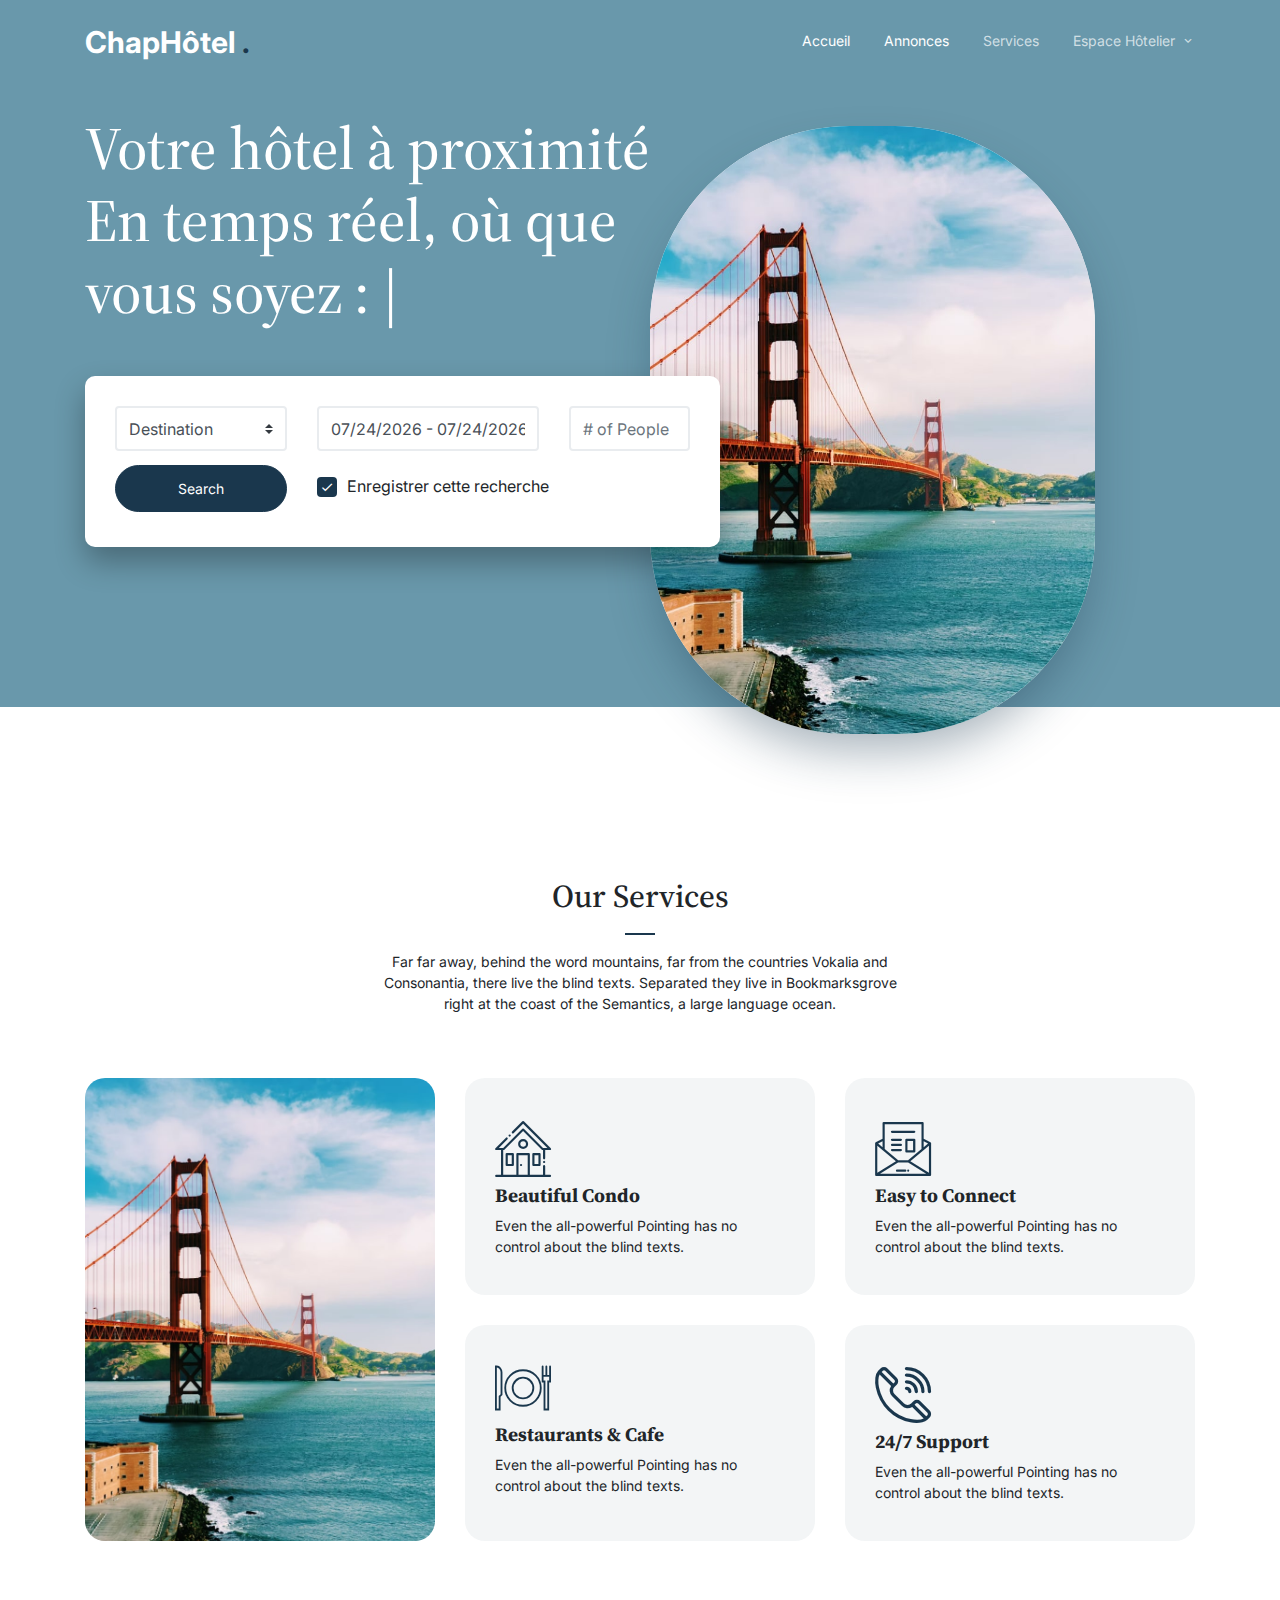
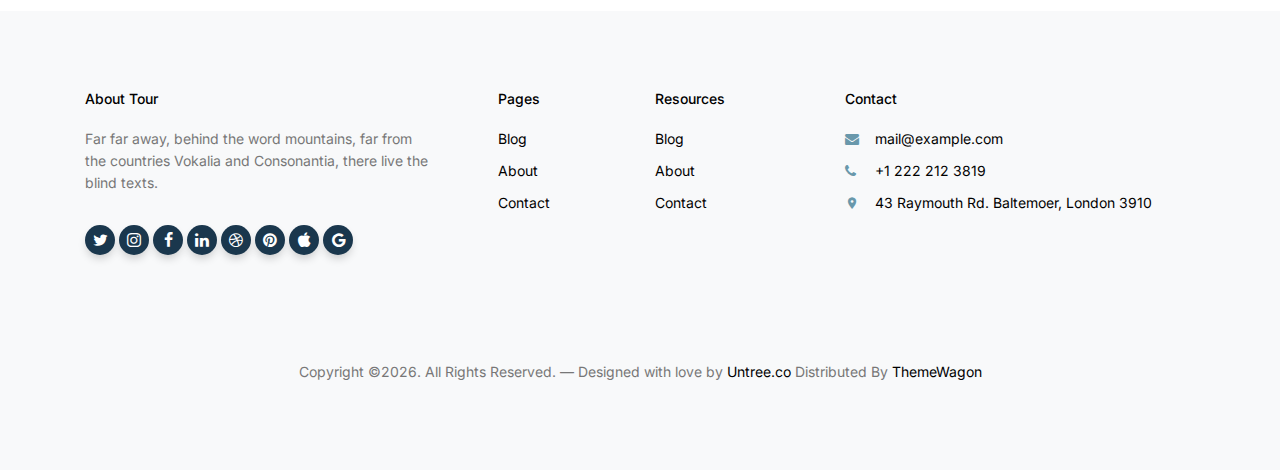
==== index.html @ 7b9534d4 "Mo projet" ====
<!-- /*
* Template Name: Tour
* Template Author: Untree.co
* Tempalte URI: https://untree.co/
* License: https://creativecommons.org/licenses/by/3.0/
*/ -->
<!doctype html>
<html lang="en">
<head>
	<meta charset="utf-8">
	<meta name="viewport" content="width=device-width, initial-scale=1, shrink-to-fit=no">
	<meta name="author" content="Untree.co">
	<link rel="shortcut icon" href="favicon.png">

	<meta name="description" content="" />
	<meta name="keywords" content="bootstrap, bootstrap4" />

	<link rel="preconnect" href="https://fonts.googleapis.com">
	<link rel="preconnect" href="https://fonts.gstatic.com" crossorigin>
	<link href="https://fonts.googleapis.com/css2?family=Inter:wght@400;700&family=Source+Serif+Pro:wght@400;700&display=swap" rel="stylesheet">

	<link rel="stylesheet" href="css/bootstrap.min.css">
	<link rel="stylesheet" href="css/owl.carousel.min.css">
	<link rel="stylesheet" href="css/owl.theme.default.min.css">
	<link rel="stylesheet" href="css/jquery.fancybox.min.css">
	<link rel="stylesheet" href="fonts/icomoon/style.css">
	<link rel="stylesheet" href="fonts/flaticon/font/flaticon.css">
	<link rel="stylesheet" href="css/daterangepicker.css">
	<link rel="stylesheet" href="css/aos.css">
	<link rel="stylesheet" href="css/style.css">

	<title>ChapHotel</title>
</head>

<body>


	<div class="site-mobile-menu site-navbar-target">
		<div class="site-mobile-menu-header">
			<div class="site-mobile-menu-close">
				<span class="icofont-close js-menu-toggle"></span>
			</div>
		</div>
		<div class="site-mobile-menu-body"></div>
	</div>

	<nav class="site-nav">
		<div class="container">
			<div class="site-navigation">
				<a href="index.html" class="logo m-0">ChapHôtel <span class="text-primary">.</span></a>

				<ul class="js-clone-nav d-none d-lg-inline-block text-left site-menu float-right">
					<li class="active"><a href="index.html">Accueil</a></li>
					<li class="active">
						<a href="annonces.html">Annonces</a>
					</li>
					<li><a href="services.html">Services</a></li>
					<li class="has-children">
						<a href="#">Espace Hôtelier</a>
						<ul class="dropdown">
							<li><a href="connexion.html">Se connecter</a></li>
							<li><a href="inscription.html">S'inscrire</a></li>
						</ul>
					</li>
				</ul>

				<a href="#" class="burger ml-auto float-right site-menu-toggle js-menu-toggle d-inline-block d-lg-none light" data-toggle="collapse" data-target="#main-navbar">
					<span></span>
				</a>

			</div>
		</div>
	</nav>


	<div class="hero">
		<div class="container">
			<div class="row align-items-center">
				<div class="col-lg-7">
					<div class="intro-wrap">
						<h1 class="mb-5"><span class="d-block">Votre hôtel à proximité </span> En temps réel, où que vous soyez : <span class="typed-words"></span></h1>
						<div class="row">
							<div class="col-12">
								<form class="form">
									<div class="row mb-2">
										<div class="col-sm-12 col-md-6 mb-3 mb-lg-0 col-lg-4">
											<select name="" id="" class="form-control custom-select">
												<option value="">Destination</option>
												<option value="">Peru</option>
												<option value="">Japan</option>
												<option value="">Thailand</option>
												<option value="">Brazil</option>
												<option value="">United States</option>
												<option value="">Israel</option>
												<option value="">China</option>
												<option value="">Russia</option>
											</select>
										</div>
										<div class="col-sm-12 col-md-6 mb-3 mb-lg-0 col-lg-5">
											<input type="text" class="form-control" name="daterange">
										</div>
										<div class="col-sm-12 col-md-6 mb-3 mb-lg-0 col-lg-3">
											<input type="text" class="form-control" placeholder="# of People">
										</div>

									</div>    
									<div class="row align-items-center">
										<div class="col-sm-12 col-md-6 mb-3 mb-lg-0 col-lg-4">
											<input type="submit" class="btn btn-primary btn-block" value="Search">
										</div>
										<div class="col-lg-8">
											<label class="control control--checkbox mt-3">
												<span class="caption">Enregistrer cette recherche</span>
												<input type="checkbox" checked="checked" />
												<div class="control__indicator"></div>
											</label>
										</div>
									</div>
								</form>
							</div>
						</div>
					</div>
				</div>
				<div class="col-lg-5">
					<div class="slides">
						<img src="images/hero-slider-1.jpg" alt="Image" class="img-fluid active">
						<img src="images/hero-slider-2.jpg" alt="Image" class="img-fluid">
						<img src="images/hero-slider-3.jpg" alt="Image" class="img-fluid">
						<img src="images/hero-slider-4.jpg" alt="Image" class="img-fluid">
						<img src="images/hero-slider-5.jpg" alt="Image" class="img-fluid">
					</div>
				</div>
			</div>
		</div>
	</div>


	<div class="untree_co-section">
		<div class="container">
			<div class="row mb-5 justify-content-center">
				<div class="col-lg-6 text-center">
					<h2 class="section-title text-center mb-3">Our Services</h2>
					<p>Far far away, behind the word mountains, far from the countries Vokalia and Consonantia, there live the blind texts. Separated they live in Bookmarksgrove right at the coast of the Semantics, a large language ocean.</p>
				</div>
			</div>
			<div class="row align-items-stretch">
				<div class="col-lg-4 order-lg-1">
					<div class="h-100"><div class="frame h-100"><div class="feature-img-bg h-100" style="background-image: url('images/hero-slider-1.jpg');"></div></div></div>
				</div>

				<div class="col-6 col-sm-6 col-lg-4 feature-1-wrap d-md-flex flex-md-column order-lg-1" >

					<div class="feature-1 d-md-flex">
						<div class="align-self-center">
							<span class="flaticon-house display-4 text-primary"></span>
							<h3>Beautiful Condo</h3>
							<p class="mb-0">Even the all-powerful Pointing has no control about the blind texts.</p>
						</div>
					</div>

					<div class="feature-1 ">
						<div class="align-self-center">
							<span class="flaticon-restaurant display-4 text-primary"></span>
							<h3>Restaurants & Cafe</h3>
							<p class="mb-0">Even the all-powerful Pointing has no control about the blind texts.</p>
						</div>
					</div>

				</div>

				<div class="col-6 col-sm-6 col-lg-4 feature-1-wrap d-md-flex flex-md-column order-lg-3" >

					<div class="feature-1 d-md-flex">
						<div class="align-self-center">
							<span class="flaticon-mail display-4 text-primary"></span>
							<h3>Easy to Connect</h3>
							<p class="mb-0">Even the all-powerful Pointing has no control about the blind texts.</p>
						</div>
					</div>

					<div class="feature-1 d-md-flex">
						<div class="align-self-center">
							<span class="flaticon-phone-call display-4 text-primary"></span>
							<h3>24/7 Support</h3>
							<p class="mb-0">Even the all-powerful Pointing has no control about the blind texts.</p>
						</div>
					</div>

				</div>

			</div>
		</div>
	</div>

	<div class="site-footer">
		<div class="inner first">
			<div class="container">
				<div class="row">
					<div class="col-md-6 col-lg-4">
						<div class="widget">
							<h3 class="heading">About Tour</h3>
							<p>Far far away, behind the word mountains, far from the countries Vokalia and Consonantia, there live the blind texts.</p>
						</div>
						<div class="widget">
							<ul class="list-unstyled social">
								<li><a href="#"><span class="icon-twitter"></span></a></li>
								<li><a href="#"><span class="icon-instagram"></span></a></li>
								<li><a href="#"><span class="icon-facebook"></span></a></li>
								<li><a href="#"><span class="icon-linkedin"></span></a></li>
								<li><a href="#"><span class="icon-dribbble"></span></a></li>
								<li><a href="#"><span class="icon-pinterest"></span></a></li>
								<li><a href="#"><span class="icon-apple"></span></a></li>
								<li><a href="#"><span class="icon-google"></span></a></li>
							</ul>
						</div>
					</div>
					<div class="col-md-6 col-lg-2 pl-lg-5">
						<div class="widget">
							<h3 class="heading">Pages</h3>
							<ul class="links list-unstyled">
								<li><a href="#">Blog</a></li>
								<li><a href="#">About</a></li>
								<li><a href="#">Contact</a></li>
							</ul>
						</div>
					</div>
					<div class="col-md-6 col-lg-2">
						<div class="widget">
							<h3 class="heading">Resources</h3>
							<ul class="links list-unstyled">
								<li><a href="#">Blog</a></li>
								<li><a href="#">About</a></li>
								<li><a href="#">Contact</a></li>
							</ul>
						</div>
					</div>
					<div class="col-md-6 col-lg-4">
						<div class="widget">
							<h3 class="heading">Contact</h3>
							<ul class="list-unstyled quick-info links">
								<li class="email"><a href="#">mail@example.com</a></li>
								<li class="phone"><a href="#">+1 222 212 3819</a></li>
								<li class="address"><a href="#">43 Raymouth Rd. Baltemoer, London 3910</a></li>
							</ul>
						</div>
					</div>
				</div>
			</div>
		</div>



		<div class="inner dark">
			<div class="container">
				<div class="row text-center">
					<div class="col-md-8 mb-3 mb-md-0 mx-auto">
						<p>Copyright &copy;<script>document.write(new Date().getFullYear());</script>. All Rights Reserved. &mdash; Designed with love by <a href="https://untree.co" class="link-highlight">Untree.co</a> <!-- License information: https://untree.co/license/ -->Distributed By <a href="https://themewagon.com" target="_blank" >ThemeWagon</a>
						</p>
					</div>
					
				</div>
			</div>
		</div>
	</div>

	<div id="overlayer"></div>
	<div class="loader">
		<div class="spinner-border" role="status">
			<span class="sr-only">Loading...</span>
		</div>
	</div>

	<script src="js/jquery-3.4.1.min.js"></script>
	<script src="js/popper.min.js"></script>
	<script src="js/bootstrap.min.js"></script>
	<script src="js/owl.carousel.min.js"></script>
	<script src="js/jquery.animateNumber.min.js"></script>
	<script src="js/jquery.waypoints.min.js"></script>
	<script src="js/jquery.fancybox.min.js"></script>
	<script src="js/aos.js"></script>
	<script src="js/moment.min.js"></script>
	<script src="js/daterangepicker.js"></script>

	<script src="js/typed.js"></script>
	<script>
		$(function() {
			var slides = $('.slides'),
			images = slides.find('img');

			images.each(function(i) {
				$(this).attr('data-id', i + 1);
			})

			var typed = new Typed('.typed-words', {
				strings: ["San Francisco."," Paris."," New Zealand.", " Maui.", " London."],
				typeSpeed: 80,
				backSpeed: 80,
				backDelay: 4000,
				startDelay: 1000,
				loop: true,
				showCursor: true,
				preStringTyped: (arrayPos, self) => {
					arrayPos++;
					console.log(arrayPos);
					$('.slides img').removeClass('active');
					$('.slides img[data-id="'+arrayPos+'"]').addClass('active');
				}

			});
		})
	</script>

	<script src="js/custom.js"></script>

</body>

</html>
---- fonts/icomoon/style.css ----
@font-face {
  font-family: 'icomoon';
  src:  url('fonts/icomoon.eot?10si43');
  src:  url('fonts/icomoon.eot?10si43#iefix') format('embedded-opentype'),
    url('fonts/icomoon.ttf?10si43') format('truetype'),
    url('fonts/icomoon.woff?10si43') format('woff'),
    url('fonts/icomoon.svg?10si43#icomoon') format('svg');
  font-weight: normal;
  font-style: normal;
}

[class^="icon-"], [class*=" icon-"] {
  /* use !important to prevent issues with browser extensions that change fonts */
  font-family: 'icomoon' !important;
  speak: none;
  font-style: normal;
  font-weight: normal;
  font-variant: normal;
  text-transform: none;
  line-height: 1;

  /* Better Font Rendering =========== */
  -webkit-font-smoothing: antialiased;
  -moz-osx-font-smoothing: grayscale;
}

.icon-asterisk:before {
  content: "\f069";
}
.icon-plus:before {
  content: "\f067";
}
.icon-question:before {
  content: "\f128";
}
.icon-minus:before {
  content: "\f068";
}
.icon-glass:before {
  content: "\f000";
}
.icon-music:before {
  content: "\f001";
}
.icon-search:before {
  content: "\f002";
}
.icon-envelope-o:before {
  content: "\f003";
}
.icon-heart:before {
  content: "\f004";
}
.icon-star:before {
  content: "\f005";
}
.icon-star-o:before {
  content: "\f006";
}
.icon-user:before {
  content: "\f007";
}
.icon-film:before {
  content: "\f008";
}
.icon-th-large:before {
  content: "\f009";
}
.icon-th:before {
  content: "\f00a";
}
.icon-th-list:before {
  content: "\f00b";
}
.icon-check:before {
  content: "\f00c";
}
.icon-close:before {
  content: "\f00d";
}
.icon-remove:before {
  content: "\f00d";
}
.icon-times:before {
  content: "\f00d";
}
.icon-search-plus:before {
  content: "\f00e";
}
.icon-search-minus:before {
  content: "\f010";
}
.icon-power-off:before {
  content: "\f011";
}
.icon-signal:before {
  content: "\f012";
}
.icon-cog:before {
  content: "\f013";
}
.icon-gear:before {
  content: "\f013";
}
.icon-trash-o:before {
  content: "\f014";
}
.icon-home:before {
  content: "\f015";
}
.icon-file-o:before {
  content: "\f016";
}
.icon-clock-o:before {
  content: "\f017";
}
.icon-road:before {
  content: "\f018";
}
.icon-download:before {
  content: "\f019";
}
.icon-arrow-circle-o-down:before {
  content: "\f01a";
}
.icon-arrow-circle-o-up:before {
  content: "\f01b";
}
.icon-inbox:before {
  content: "\f01c";
}
.icon-play-circle-o:before {
  content: "\f01d";
}
.icon-repeat:before {
  content: "\f01e";
}
.icon-rotate-right:before {
  content: "\f01e";
}
.icon-refresh:before {
  content: "\f021";
}
.icon-list-alt:before {
  content: "\f022";
}
.icon-lock:before {
  content: "\f023";
}
.icon-flag:before {
  content: "\f024";
}
.icon-headphones:before {
  content: "\f025";
}
.icon-volume-off:before {
  content: "\f026";
}
.icon-volume-down:before {
  content: "\f027";
}
.icon-volume-up:before {
  content: "\f028";
}
.icon-qrcode:before {
  content: "\f029";
}
.icon-barcode:before {
  content: "\f02a";
}
.icon-tag:before {
  content: "\f02b";
}
.icon-tags:before {
  content: "\f02c";
}
.icon-book:before {
  content: "\f02d";
}
.icon-bookmark:before {
  content: "\f02e";
}
.icon-print:before {
  content: "\f02f";
}
.icon-camera:before {
  content: "\f030";
}
.icon-font:before {
  content: "\f031";
}
.icon-bold:before {
  content: "\f032";
}
.icon-italic:before {
  content: "\f033";
}
.icon-text-height:before {
  content: "\f034";
}
.icon-text-width:before {
  content: "\f035";
}
.icon-align-left:before {
  content: "\f036";
}
.icon-align-center:before {
  content: "\f037";
}
.icon-align-right:before {
  content: "\f038";
}
.icon-align-justify:before {
  content: "\f039";
}
.icon-list:before {
  content: "\f03a";
}
.icon-dedent:before {
  content: "\f03b";
}
.icon-outdent:before {
  content: "\f03b";
}
.icon-indent:before {
  content: "\f03c";
}
.icon-video-camera:before {
  content: "\f03d";
}
.icon-image:before {
  content: "\f03e";
}
.icon-photo:before {
  content: "\f03e";
}
.icon-picture-o:before {
  content: "\f03e";
}
.icon-pencil:before {
  content: "\f040";
}
.icon-map-marker:before {
  content: "\f041";
}
.icon-adjust:before {
  content: "\f042";
}
.icon-tint:before {
  content: "\f043";
}
.icon-edit:before {
  content: "\f044";
}
.icon-pencil-square-o:before {
  content: "\f044";
}
.icon-share-square-o:before {
  content: "\f045";
}
.icon-check-square-o:before {
  content: "\f046";
}
.icon-arrows:before {
  content: "\f047";
}
.icon-step-backward:before {
  content: "\f048";
}
.icon-fast-backward:before {
  content: "\f049";
}
.icon-backward:before {
  content: "\f04a";
}
.icon-play:before {
  content: "\f04b";
}
.icon-pause:before {
  content: "\f04c";
}
.icon-stop:before {
  content: "\f04d";
}
.icon-forward:before {
  content: "\f04e";
}
.icon-fast-forward:before {
  content: "\f050";
}
.icon-step-forward:before {
  content: "\f051";
}
.icon-eject:before {
  content: "\f052";
}
.icon-chevron-left:before {
  content: "\f053";
}
.icon-chevron-right:before {
  content: "\f054";
}
.icon-plus-circle:before {
  content: "\f055";
}
.icon-minus-circle:before {
  content: "\f056";
}
.icon-times-circle:before {
  content: "\f057";
}
.icon-check-circle:before {
  content: "\f058";
}
.icon-question-circle:before {
  content: "\f059";
}
.icon-info-circle:before {
  content: "\f05a";
}
.icon-crosshairs:before {
  content: "\f05b";
}
.icon-times-circle-o:before {
  content: "\f05c";
}
.icon-check-circle-o:before {
  content: "\f05d";
}
.icon-ban:before {
  content: "\f05e";
}
.icon-arrow-left:before {
  content: "\f060";
}
.icon-arrow-right:before {
  content: "\f061";
}
.icon-arrow-up:before {
  content: "\f062";
}
.icon-arrow-down:before {
  content: "\f063";
}
.icon-mail-forward:before {
  content: "\f064";
}
.icon-share:before {
  content: "\f064";
}
.icon-expand:before {
  content: "\f065";
}
.icon-compress:before {
  content: "\f066";
}
.icon-exclamation-circle:before {
  content: "\f06a";
}
.icon-gift:before {
  content: "\f06b";
}
.icon-leaf:before {
  content: "\f06c";
}
.icon-fire:before {
  content: "\f06d";
}
.icon-eye:before {
  content: "\f06e";
}
.icon-eye-slash:before {
  content: "\f070";
}
.icon-exclamation-triangle:before {
  content: "\f071";
}
.icon-warning:before {
  content: "\f071";
}
.icon-plane:before {
  content: "\f072";
}
.icon-calendar:before {
  content: "\f073";
}
.icon-random:before {
  content: "\f074";
}
.icon-comment:before {
  content: "\f075";
}
.icon-magnet:before {
  content: "\f076";
}
.icon-chevron-up:before {
  content: "\f077";
}
.icon-chevron-down:before {
  content: "\f078";
}
.icon-retweet:before {
  content: "\f079";
}
.icon-shopping-cart:before {
  content: "\f07a";
}
.icon-folder:before {
  content: "\f07b";
}
.icon-folder-open:before {
  content: "\f07c";
}
.icon-arrows-v:before {
  content: "\f07d";
}
.icon-arrows-h:before {
  content: "\f07e";
}
.icon-bar-chart:before {
  content: "\f080";
}
.icon-bar-chart-o:before {
  content: "\f080";
}
.icon-twitter-square:before {
  content: "\f081";
}
.icon-facebook-square:before {
  content: "\f082";
}
.icon-camera-retro:before {
  content: "\f083";
}
.icon-key:before {
  content: "\f084";
}
.icon-cogs:before {
  content: "\f085";
}
.icon-gears:before {
  content: "\f085";
}
.icon-comments:before {
  content: "\f086";
}
.icon-thumbs-o-up:before {
  content: "\f087";
}
.icon-thumbs-o-down:before {
  content: "\f088";
}
.icon-star-half:before {
  content: "\f089";
}
.icon-heart-o:before {
  content: "\f08a";
}
.icon-sign-out:before {
  content: "\f08b";
}
.icon-linkedin-square:before {
  content: "\f08c";
}
.icon-thumb-tack:before {
  content: "\f08d";
}
.icon-external-link:before {
  content: "\f08e";
}
.icon-sign-in:before {
  content: "\f090";
}
.icon-trophy:before {
  content: "\f091";
}
.icon-github-square:before {
  content: "\f092";
}
.icon-upload:before {
  content: "\f093";
}
.icon-lemon-o:before {
  content: "\f094";
}
.icon-phone:before {
  content: "\f095";
}
.icon-square-o:before {
  content: "\f096";
}
.icon-bookmark-o:before {
  content: "\f097";
}
.icon-phone-square:before {
  content: "\f098";
}
.icon-twitter:before {
  content: "\f099";
}
.icon-facebook:before {
  content: "\f09a";
}
.icon-facebook-f:before {
  content: "\f09a";
}
.icon-github:before {
  content: "\f09b";
}
.icon-unlock:before {
  content: "\f09c";
}
.icon-credit-card:before {
  content: "\f09d";
}
.icon-feed:before {
  content: "\f09e";
}
.icon-rss:before {
  content: "\f09e";
}
.icon-hdd-o:before {
  content: "\f0a0";
}
.icon-bullhorn:before {
  content: "\f0a1";
}
.icon-bell-o:before {
  content: "\f0a2";
}
.icon-certificate:before {
  content: "\f0a3";
}
.icon-hand-o-right:before {
  content: "\f0a4";
}
.icon-hand-o-left:before {
  content: "\f0a5";
}
.icon-hand-o-up:before {
  content: "\f0a6";
}
.icon-hand-o-down:before {
  content: "\f0a7";
}
.icon-arrow-circle-left:before {
  content: "\f0a8";
}
.icon-arrow-circle-right:before {
  content: "\f0a9";
}
.icon-arrow-circle-up:before {
  content: "\f0aa";
}
.icon-arrow-circle-down:before {
  content: "\f0ab";
}
.icon-globe:before {
  content: "\f0ac";
}
.icon-wrench:before {
  content: "\f0ad";
}
.icon-tasks:before {
  content: "\f0ae";
}
.icon-filter:before {
  content: "\f0b0";
}
.icon-briefcase:before {
  content: "\f0b1";
}
.icon-arrows-alt:before {
  content: "\f0b2";
}
.icon-group:before {
  content: "\f0c0";
}
.icon-users:before {
  content: "\f0c0";
}
.icon-chain:before {
  content: "\f0c1";
}
.icon-link:before {
  content: "\f0c1";
}
.icon-cloud:before {
  content: "\f0c2";
}
.icon-flask:before {
  content: "\f0c3";
}
.icon-cut:before {
  content: "\f0c4";
}
.icon-scissors:before {
  content: "\f0c4";
}
.icon-copy:before {
  content: "\f0c5";
}
.icon-files-o:before {
  content: "\f0c5";
}
.icon-paperclip:before {
  content: "\f0c6";
}
.icon-floppy-o:before {
  content: "\f0c7";
}
.icon-save:before {
  content: "\f0c7";
}
.icon-square:before {
  content: "\f0c8";
}
.icon-bars:before {
  content: "\f0c9";
}
.icon-navicon:before {
  content: "\f0c9";
}
.icon-reorder:before {
  content: "\f0c9";
}
.icon-list-ul:before {
  content: "\f0ca";
}
.icon-list-ol:before {
  content: "\f0cb";
}
.icon-strikethrough:before {
  content: "\f0cc";
}
.icon-underline:before {
  content: "\f0cd";
}
.icon-table:before {
  content: "\f0ce";
}
.icon-magic:before {
  content: "\f0d0";
}
.icon-truck:before {
  content: "\f0d1";
}
.icon-pinterest:before {
  content: "\f0d2";
}
.icon-pinterest-square:before {
  content: "\f0d3";
}
.icon-google-plus-square:before {
  content: "\f0d4";
}
.icon-google-plus:before {
  content: "\f0d5";
}
.icon-money:before {
  content: "\f0d6";
}
.icon-caret-down:before {
  content: "\f0d7";
}
.icon-caret-up:before {
  content: "\f0d8";
}
.icon-caret-left:before {
  content: "\f0d9";
}
.icon-caret-right:before {
  content: "\f0da";
}
.icon-columns:before {
  content: "\f0db";
}
.icon-sort:before {
  content: "\f0dc";
}
.icon-unsorted:before {
  content: "\f0dc";
}
.icon-sort-desc:before {
  content: "\f0dd";
}
.icon-sort-down:before {
  content: "\f0dd";
}
.icon-sort-asc:before {
  content: "\f0de";
}
.icon-sort-up:before {
  content: "\f0de";
}
.icon-envelope:before {
  content: "\f0e0";
}
.icon-linkedin:before {
  content: "\f0e1";
}
.icon-rotate-left:before {
  content: "\f0e2";
}
.icon-undo:before {
  content: "\f0e2";
}
.icon-gavel:before {
  content: "\f0e3";
}
.icon-legal:before {
  content: "\f0e3";
}
.icon-dashboard:before {
  content: "\f0e4";
}
.icon-tachometer:before {
  content: "\f0e4";
}
.icon-comment-o:before {
  content: "\f0e5";
}
.icon-comments-o:before {
  content: "\f0e6";
}
.icon-bolt:before {
  content: "\f0e7";
}
.icon-flash:before {
  content: "\f0e7";
}
.icon-sitemap:before {
  content: "\f0e8";
}
.icon-umbrella:before {
  content: "\f0e9";
}
.icon-clipboard:before {
  content: "\f0ea";
}
.icon-paste:before {
  content: "\f0ea";
}
.icon-lightbulb-o:before {
  content: "\f0eb";
}
.icon-exchange:before {
  content: "\f0ec";
}
.icon-cloud-download:before {
  content: "\f0ed";
}
.icon-cloud-upload:before {
  content: "\f0ee";
}
.icon-user-md:before {
  content: "\f0f0";
}
.icon-stethoscope:before {
  content: "\f0f1";
}
.icon-suitcase:before {
  content: "\f0f2";
}
.icon-bell:before {
  content: "\f0f3";
}
.icon-coffee:before {
  content: "\f0f4";
}
.icon-cutlery:before {
  content: "\f0f5";
}
.icon-file-text-o:before {
  content: "\f0f6";
}
.icon-building-o:before {
  content: "\f0f7";
}
.icon-hospital-o:before {
  content: "\f0f8";
}
.icon-ambulance:before {
  content: "\f0f9";
}
.icon-medkit:before {
  content: "\f0fa";
}
.icon-fighter-jet:before {
  content: "\f0fb";
}
.icon-beer:before {
  content: "\f0fc";
}
.icon-h-square:before {
  content: "\f0fd";
}
.icon-plus-square:before {
  content: "\f0fe";
}
.icon-angle-double-left:before {
  content: "\f100";
}
.icon-angle-double-right:before {
  content: "\f101";
}
.icon-angle-double-up:before {
  content: "\f102";
}
.icon-angle-double-down:before {
  content: "\f103";
}
.icon-angle-left:before {
  content: "\f104";
}
.icon-angle-right:before {
  content: "\f105";
}
.icon-angle-up:before {
  content: "\f106";
}
.icon-angle-down:before {
  content: "\f107";
}
.icon-desktop:before {
  content: "\f108";
}
.icon-laptop:before {
  content: "\f109";
}
.icon-tablet:before {
  content: "\f10a";
}
.icon-mobile:before {
  content: "\f10b";
}
.icon-mobile-phone:before {
  content: "\f10b";
}
.icon-circle-o:before {
  content: "\f10c";
}
.icon-quote-left:before {
  content: "\f10d";
}
.icon-quote-right:before {
  content: "\f10e";
}
.icon-spinner:before {
  content: "\f110";
}
.icon-circle:before {
  content: "\f111";
}
.icon-mail-reply:before {
  content: "\f112";
}
.icon-reply:before {
  content: "\f112";
}
.icon-github-alt:before {
  content: "\f113";
}
.icon-folder-o:before {
  content: "\f114";
}
.icon-folder-open-o:before {
  content: "\f115";
}
.icon-smile-o:before {
  content: "\f118";
}
.icon-frown-o:before {
  content: "\f119";
}
.icon-meh-o:before {
  content: "\f11a";
}
.icon-gamepad:before {
  content: "\f11b";
}
.icon-keyboard-o:before {
  content: "\f11c";
}
.icon-flag-o:before {
  content: "\f11d";
}
.icon-flag-checkered:before {
  content: "\f11e";
}
.icon-terminal:before {
  content: "\f120";
}
.icon-code:before {
  content: "\f121";
}
.icon-mail-reply-all:before {
  content: "\f122";
}
.icon-reply-all:before {
  content: "\f122";
}
.icon-star-half-empty:before {
  content: "\f123";
}
.icon-star-half-full:before {
  content: "\f123";
}
.icon-star-half-o:before {
  content: "\f123";
}
.icon-location-arrow:before {
  content: "\f124";
}
.icon-crop:before {
  content: "\f125";
}
.icon-code-fork:before {
  content: "\f126";
}
.icon-chain-broken:before {
  content: "\f127";
}
.icon-unlink:before {
  content: "\f127";
}
.icon-info:before {
  content: "\f129";
}
.icon-exclamation:before {
  content: "\f12a";
}
.icon-superscript:before {
  content: "\f12b";
}
.icon-subscript:before {
  content: "\f12c";
}
.icon-eraser:before {
  content: "\f12d";
}
.icon-puzzle-piece:before {
  content: "\f12e";
}
.icon-microphone:before {
  content: "\f130";
}
.icon-microphone-slash:before {
  content: "\f131";
}
.icon-shield:before {
  content: "\f132";
}
.icon-calendar-o:before {
  content: "\f133";
}
.icon-fire-extinguisher:before {
  content: "\f134";
}
.icon-rocket:before {
  content: "\f135";
}
.icon-maxcdn:before {
  content: "\f136";
}
.icon-chevron-circle-left:before {
  content: "\f137";
}
.icon-chevron-circle-right:before {
  content: "\f138";
}
.icon-chevron-circle-up:before {
  content: "\f139";
}
.icon-chevron-circle-down:before {
  content: "\f13a";
}
.icon-html5:before {
  content: "\f13b";
}
.icon-css3:before {
  content: "\f13c";
}
.icon-anchor:before {
  content: "\f13d";
}
.icon-unlock-alt:before {
  content: "\f13e";
}
.icon-bullseye:before {
  content: "\f140";
}
.icon-ellipsis-h:before {
  content: "\f141";
}
.icon-ellipsis-v:before {
  content: "\f142";
}
.icon-rss-square:before {
  content: "\f143";
}
.icon-play-circle:before {
  content: "\f144";
}
.icon-ticket:before {
  content: "\f145";
}
.icon-minus-square:before {
  content: "\f146";
}
.icon-minus-square-o:before {
  content: "\f147";
}
.icon-level-up:before {
  content: "\f148";
}
.icon-level-down:before {
  content: "\f149";
}
.icon-check-square:before {
  content: "\f14a";
}
.icon-pencil-square:before {
  content: "\f14b";
}
.icon-external-link-square:before {
  content: "\f14c";
}
.icon-share-square:before {
  content: "\f14d";
}
.icon-compass:before {
  content: "\f14e";
}
.icon-caret-square-o-down:before {
  content: "\f150";
}
.icon-toggle-down:before {
  content: "\f150";
}
.icon-caret-square-o-up:before {
  content: "\f151";
}
.icon-toggle-up:before {
  content: "\f151";
}
.icon-caret-square-o-right:before {
  content: "\f152";
}
.icon-toggle-right:before {
  content: "\f152";
}
.icon-eur:before {
  content: "\f153";
}
.icon-euro:before {
  content: "\f153";
}
.icon-gbp:before {
  content: "\f154";
}
.icon-dollar:before {
  content: "\f155";
}
.icon-usd:before {
  content: "\f155";
}
.icon-inr:before {
  content: "\f156";
}
.icon-rupee:before {
  content: "\f156";
}
.icon-cny:before {
  content: "\f157";
}
.icon-jpy:before {
  content: "\f157";
}
.icon-rmb:before {
  content: "\f157";
}
.icon-yen:before {
  content: "\f157";
}
.icon-rouble:before {
  content: "\f158";
}
.icon-rub:before {
  content: "\f158";
}
.icon-ruble:before {
  content: "\f158";
}
.icon-krw:before {
  content: "\f159";
}
.icon-won:before {
  content: "\f159";
}
.icon-bitcoin:before {
  content: "\f15a";
}
.icon-btc:before {
  content: "\f15a";
}
.icon-file:before {
  content: "\f15b";
}
.icon-file-text:before {
  content: "\f15c";
}
.icon-sort-alpha-asc:before {
  content: "\f15d";
}
.icon-sort-alpha-desc:before {
  content: "\f15e";
}
.icon-sort-amount-asc:before {
  content: "\f160";
}
.icon-sort-amount-desc:before {
  content: "\f161";
}
.icon-sort-numeric-asc:before {
  content: "\f162";
}
.icon-sort-numeric-desc:before {
  content: "\f163";
}
.icon-thumbs-up:before {
  content: "\f164";
}
.icon-thumbs-down:before {
  content: "\f165";
}
.icon-youtube-square:before {
  content: "\f166";
}
.icon-youtube:before {
  content: "\f167";
}
.icon-xing:before {
  content: "\f168";
}
.icon-xing-square:before {
  content: "\f169";
}
.icon-youtube-play:before {
  content: "\f16a";
}
.icon-dropbox:before {
  content: "\f16b";
}
.icon-stack-overflow:before {
  content: "\f16c";
}
.icon-instagram:before {
  content: "\f16d";
}
.icon-flickr:before {
  content: "\f16e";
}
.icon-adn:before {
  content: "\f170";
}
.icon-bitbucket:before {
  content: "\f171";
}
.icon-bitbucket-square:before {
  content: "\f172";
}
.icon-tumblr:before {
  content: "\f173";
}
.icon-tumblr-square:before {
  content: "\f174";
}
.icon-long-arrow-down:before {
  content: "\f175";
}
.icon-long-arrow-up:before {
  content: "\f176";
}
.icon-long-arrow-left:before {
  content: "\f177";
}
.icon-long-arrow-right:before {
  content: "\f178";
}
.icon-apple:before {
  content: "\f179";
}
.icon-windows:before {
  content: "\f17a";
}
.icon-android:before {
  content: "\f17b";
}
.icon-linux:before {
  content: "\f17c";
}
.icon-dribbble:before {
  content: "\f17d";
}
.icon-skype:before {
  content: "\f17e";
}
.icon-foursquare:before {
  content: "\f180";
}
.icon-trello:before {
  content: "\f181";
}
.icon-female:before {
  content: "\f182";
}
.icon-male:before {
  content: "\f183";
}
.icon-gittip:before {
  content: "\f184";
}
.icon-gratipay:before {
  content: "\f184";
}
.icon-sun-o:before {
  content: "\f185";
}
.icon-moon-o:before {
  content: "\f186";
}
.icon-archive:before {
  content: "\f187";
}
.icon-bug:before {
  content: "\f188";
}
.icon-vk:before {
  content: "\f189";
}
.icon-weibo:before {
  content: "\f18a";
}
.icon-renren:before {
  content: "\f18b";
}
.icon-pagelines:before {
  content: "\f18c";
}
.icon-stack-exchange:before {
  content: "\f18d";
}
.icon-arrow-circle-o-right:before {
  content: "\f18e";
}
.icon-arrow-circle-o-left:before {
  content: "\f190";
}
.icon-caret-square-o-left:before {
  content: "\f191";
}
.icon-toggle-left:before {
  content: "\f191";
}
.icon-dot-circle-o:before {
  content: "\f192";
}
.icon-wheelchair:before {
  content: "\f193";
}
.icon-vimeo-square:before {
  content: "\f194";
}
.icon-try:before {
  content: "\f195";
}
.icon-turkish-lira:before {
  content: "\f195";
}
.icon-plus-square-o:before {
  content: "\f196";
}
.icon-space-shuttle:before {
  content: "\f197";
}
.icon-slack:before {
  content: "\f198";
}
.icon-envelope-square:before {
  content: "\f199";
}
.icon-wordpress:before {
  content: "\f19a";
}
.icon-openid:before {
  content: "\f19b";
}
.icon-bank:before {
  content: "\f19c";
}
.icon-institution:before {
  content: "\f19c";
}
.icon-university:before {
  content: "\f19c";
}
.icon-graduation-cap:before {
  content: "\f19d";
}
.icon-mortar-board:before {
  content: "\f19d";
}
.icon-yahoo:before {
  content: "\f19e";
}
.icon-google:before {
  content: "\f1a0";
}
.icon-reddit:before {
  content: "\f1a1";
}
.icon-reddit-square:before {
  content: "\f1a2";
}
.icon-stumbleupon-circle:before {
  content: "\f1a3";
}
.icon-stumbleupon:before {
  content: "\f1a4";
}
.icon-delicious:before {
  content: "\f1a5";
}
.icon-digg:before {
  content: "\f1a6";
}
.icon-pied-piper-pp:before {
  content: "\f1a7";
}
.icon-pied-piper-alt:before {
  content: "\f1a8";
}
.icon-drupal:before {
  content: "\f1a9";
}
.icon-joomla:before {
  content: "\f1aa";
}
.icon-language:before {
  content: "\f1ab";
}
.icon-fax:before {
  content: "\f1ac";
}
.icon-building:before {
  content: "\f1ad";
}
.icon-child:before {
  content: "\f1ae";
}
.icon-paw:before {
  content: "\f1b0";
}
.icon-spoon:before {
  content: "\f1b1";
}
.icon-cube:before {
  content: "\f1b2";
}
.icon-cubes:before {
  content: "\f1b3";
}
.icon-behance:before {
  content: "\f1b4";
}
.icon-behance-square:before {
  content: "\f1b5";
}
.icon-steam:before {
  content: "\f1b6";
}
.icon-steam-square:before {
  content: "\f1b7";
}
.icon-recycle:before {
  content: "\f1b8";
}
.icon-automobile:before {
  content: "\f1b9";
}
.icon-car:before {
  content: "\f1b9";
}
.icon-cab:before {
  content: "\f1ba";
}
.icon-taxi:before {
  content: "\f1ba";
}
.icon-tree:before {
  content: "\f1bb";
}
.icon-spotify:before {
  content: "\f1bc";
}
.icon-deviantart:before {
  content: "\f1bd";
}
.icon-soundcloud:before {
  content: "\f1be";
}
.icon-database:before {
  content: "\f1c0";
}
.icon-file-pdf-o:before {
  content: "\f1c1";
}
.icon-file-word-o:before {
  content: "\f1c2";
}
.icon-file-excel-o:before {
  content: "\f1c3";
}
.icon-file-powerpoint-o:before {
  content: "\f1c4";
}
.icon-file-image-o:before {
  content: "\f1c5";
}
.icon-file-photo-o:before {
  content: "\f1c5";
}
.icon-file-picture-o:before {
  content: "\f1c5";
}
.icon-file-archive-o:before {
  content: "\f1c6";
}
.icon-file-zip-o:before {
  content: "\f1c6";
}
.icon-file-audio-o:before {
  content: "\f1c7";
}
.icon-file-sound-o:before {
  content: "\f1c7";
}
.icon-file-movie-o:before {
  content: "\f1c8";
}
.icon-file-video-o:before {
  content: "\f1c8";
}
.icon-file-code-o:before {
  content: "\f1c9";
}
.icon-vine:before {
  content: "\f1ca";
}
.icon-codepen:before {
  content: "\f1cb";
}
.icon-jsfiddle:before {
  content: "\f1cc";
}
.icon-life-bouy:before {
  content: "\f1cd";
}
.icon-life-buoy:before {
  content: "\f1cd";
}
.icon-life-ring:before {
  content: "\f1cd";
}
.icon-life-saver:before {
  content: "\f1cd";
}
.icon-support:before {
  content: "\f1cd";
}
.icon-circle-o-notch:before {
  content: "\f1ce";
}
.icon-ra:before {
  content: "\f1d0";
}
.icon-rebel:before {
  content: "\f1d0";
}
.icon-resistance:before {
  content: "\f1d0";
}
.icon-empire:before {
  content: "\f1d1";
}
.icon-ge:before {
  content: "\f1d1";
}
.icon-git-square:before {
  content: "\f1d2";
}
.icon-git:before {
  content: "\f1d3";
}
.icon-hacker-news:before {
  content: "\f1d4";
}
.icon-y-combinator-square:before {
  content: "\f1d4";
}
.icon-yc-square:before {
  content: "\f1d4";
}
.icon-tencent-weibo:before {
  content: "\f1d5";
}
.icon-qq:before {
  content: "\f1d6";
}
.icon-wechat:before {
  content: "\f1d7";
}
.icon-weixin:before {
  content: "\f1d7";
}
.icon-paper-plane:before {
  content: "\f1d8";
}
.icon-send:before {
  content: "\f1d8";
}
.icon-paper-plane-o:before {
  content: "\f1d9";
}
.icon-send-o:before {
  content: "\f1d9";
}
.icon-history:before {
  content: "\f1da";
}
.icon-circle-thin:before {
  content: "\f1db";
}
.icon-header:before {
  content: "\f1dc";
}
.icon-paragraph:before {
  content: "\f1dd";
}
.icon-sliders:before {
  content: "\f1de";
}
.icon-share-alt:before {
  content: "\f1e0";
}
.icon-share-alt-square:before {
  content: "\f1e1";
}
.icon-bomb:before {
  content: "\f1e2";
}
.icon-futbol-o:before {
  content: "\f1e3";
}
.icon-soccer-ball-o:before {
  content: "\f1e3";
}
.icon-tty:before {
  content: "\f1e4";
}
.icon-binoculars:before {
  content: "\f1e5";
}
.icon-plug:before {
  content: "\f1e6";
}
.icon-slideshare:before {
  content: "\f1e7";
}
.icon-twitch:before {
  content: "\f1e8";
}
.icon-yelp:before {
  content: "\f1e9";
}
.icon-newspaper-o:before {
  content: "\f1ea";
}
.icon-wifi:before {
  content: "\f1eb";
}
.icon-calculator:before {
  content: "\f1ec";
}
.icon-paypal:before {
  content: "\f1ed";
}
.icon-google-wallet:before {
  content: "\f1ee";
}
.icon-cc-visa:before {
  content: "\f1f0";
}
.icon-cc-mastercard:before {
  content: "\f1f1";
}
.icon-cc-discover:before {
  content: "\f1f2";
}
.icon-cc-amex:before {
  content: "\f1f3";
}
.icon-cc-paypal:before {
  content: "\f1f4";
}
.icon-cc-stripe:before {
  content: "\f1f5";
}
.icon-bell-slash:before {
  content: "\f1f6";
}
.icon-bell-slash-o:before {
  content: "\f1f7";
}
.icon-trash:before {
  content: "\f1f8";
}
.icon-copyright:before {
  content: "\f1f9";
}
.icon-at:before {
  content: "\f1fa";
}
.icon-eyedropper:before {
  content: "\f1fb";
}
.icon-paint-brush:before {
  content: "\f1fc";
}
.icon-birthday-cake:before {
  content: "\f1fd";
}
.icon-area-chart:before {
  content: "\f1fe";
}
.icon-pie-chart:before {
  content: "\f200";
}
.icon-line-chart:before {
  content: "\f201";
}
.icon-lastfm:before {
  content: "\f202";
}
.icon-lastfm-square:before {
  content: "\f203";
}
.icon-toggle-off:before {
  content: "\f204";
}
.icon-toggle-on:before {
  content: "\f205";
}
.icon-bicycle:before {
  content: "\f206";
}
.icon-bus:before {
  content: "\f207";
}
.icon-ioxhost:before {
  content: "\f208";
}
.icon-angellist:before {
  content: "\f209";
}
.icon-cc:before {
  content: "\f20a";
}
.icon-ils:before {
  content: "\f20b";
}
.icon-shekel:before {
  content: "\f20b";
}
.icon-sheqel:before {
  content: "\f20b";
}
.icon-meanpath:before {
  content: "\f20c";
}
.icon-buysellads:before {
  content: "\f20d";
}
.icon-connectdevelop:before {
  content: "\f20e";
}
.icon-dashcube:before {
  content: "\f210";
}
.icon-forumbee:before {
  content: "\f211";
}
.icon-leanpub:before {
  content: "\f212";
}
.icon-sellsy:before {
  content: "\f213";
}
.icon-shirtsinbulk:before {
  content: "\f214";
}
.icon-simplybuilt:before {
  content: "\f215";
}
.icon-skyatlas:before {
  content: "\f216";
}
.icon-cart-plus:before {
  content: "\f217";
}
.icon-cart-arrow-down:before {
  content: "\f218";
}
.icon-diamond:before {
  content: "\f219";
}
.icon-ship:before {
  content: "\f21a";
}
.icon-user-secret:before {
  content: "\f21b";
}
.icon-motorcycle:before {
  content: "\f21c";
}
.icon-street-view:before {
  content: "\f21d";
}
.icon-heartbeat:before {
  content: "\f21e";
}
.icon-venus:before {
  content: "\f221";
}
.icon-mars:before {
  content: "\f222";
}
.icon-mercury:before {
  content: "\f223";
}
.icon-intersex:before {
  content: "\f224";
}
.icon-transgender:before {
  content: "\f224";
}
.icon-transgender-alt:before {
  content: "\f225";
}
.icon-venus-double:before {
  content: "\f226";
}
.icon-mars-double:before {
  content: "\f227";
}
.icon-venus-mars:before {
  content: "\f228";
}
.icon-mars-stroke:before {
  content: "\f229";
}
.icon-mars-stroke-v:before {
  content: "\f22a";
}
.icon-mars-stroke-h:before {
  content: "\f22b";
}
.icon-neuter:before {
  content: "\f22c";
}
.icon-genderless:before {
  content: "\f22d";
}
.icon-facebook-official:before {
  content: "\f230";
}
.icon-pinterest-p:before {
  content: "\f231";
}
.icon-whatsapp:before {
  content: "\f232";
}
.icon-server:before {
  content: "\f233";
}
.icon-user-plus:before {
  content: "\f234";
}
.icon-user-times:before {
  content: "\f235";
}
.icon-bed:before {
  content: "\f236";
}
.icon-hotel:before {
  content: "\f236";
}
.icon-viacoin:before {
  content: "\f237";
}
.icon-train:before {
  content: "\f238";
}
.icon-subway:before {
  content: "\f239";
}
.icon-medium:before {
  content: "\f23a";
}
.icon-y-combinator:before {
  content: "\f23b";
}
.icon-yc:before {
  content: "\f23b";
}
.icon-optin-monster:before {
  content: "\f23c";
}
.icon-opencart:before {
  content: "\f23d";
}
.icon-expeditedssl:before {
  content: "\f23e";
}
.icon-battery:before {
  content: "\f240";
}
.icon-battery-4:before {
  content: "\f240";
}
.icon-battery-full:before {
  content: "\f240";
}
.icon-battery-3:before {
  content: "\f241";
}
.icon-battery-three-quarters:before {
  content: "\f241";
}
.icon-battery-2:before {
  content: "\f242";
}
.icon-battery-half:before {
  content: "\f242";
}
.icon-battery-1:before {
  content: "\f243";
}
.icon-battery-quarter:before {
  content: "\f243";
}
.icon-battery-0:before {
  content: "\f244";
}
.icon-battery-empty:before {
  content: "\f244";
}
.icon-mouse-pointer:before {
  content: "\f245";
}
.icon-i-cursor:before {
  content: "\f246";
}
.icon-object-group:before {
  content: "\f247";
}
.icon-object-ungroup:before {
  content: "\f248";
}
.icon-sticky-note:before {
  content: "\f249";
}
.icon-sticky-note-o:before {
  content: "\f24a";
}
.icon-cc-jcb:before {
  content: "\f24b";
}
.icon-cc-diners-club:before {
  content: "\f24c";
}
.icon-clone:before {
  content: "\f24d";
}
.icon-balance-scale:before {
  content: "\f24e";
}
.icon-hourglass-o:before {
  content: "\f250";
}
.icon-hourglass-1:before {
  content: "\f251";
}
.icon-hourglass-start:before {
  content: "\f251";
}
.icon-hourglass-2:before {
  content: "\f252";
}
.icon-hourglass-half:before {
  content: "\f252";
}
.icon-hourglass-3:before {
  content: "\f253";
}
.icon-hourglass-end:before {
  content: "\f253";
}
.icon-hourglass:before {
  content: "\f254";
}
.icon-hand-grab-o:before {
  content: "\f255";
}
.icon-hand-rock-o:before {
  content: "\f255";
}
.icon-hand-paper-o:before {
  content: "\f256";
}
.icon-hand-stop-o:before {
  content: "\f256";
}
.icon-hand-scissors-o:before {
  content: "\f257";
}
.icon-hand-lizard-o:before {
  content: "\f258";
}
.icon-hand-spock-o:before {
  content: "\f259";
}
.icon-hand-pointer-o:before {
  content: "\f25a";
}
.icon-hand-peace-o:before {
  content: "\f25b";
}
.icon-trademark:before {
  content: "\f25c";
}
.icon-registered:before {
  content: "\f25d";
}
.icon-creative-commons:before {
  content: "\f25e";
}
.icon-gg:before {
  content: "\f260";
}
.icon-gg-circle:before {
  content: "\f261";
}
.icon-tripadvisor:before {
  content: "\f262";
}
.icon-odnoklassniki:before {
  content: "\f263";
}
.icon-odnoklassniki-square:before {
  content: "\f264";
}
.icon-get-pocket:before {
  content: "\f265";
}
.icon-wikipedia-w:before {
  content: "\f266";
}
.icon-safari:before {
  content: "\f267";
}
.icon-chrome:before {
  content: "\f268";
}
.icon-firefox:before {
  content: "\f269";
}
.icon-opera:before {
  content: "\f26a";
}
.icon-internet-explorer:before {
  content: "\f26b";
}
.icon-television:before {
  content: "\f26c";
}
.icon-tv:before {
  content: "\f26c";
}
.icon-contao:before {
  content: "\f26d";
}
.icon-500px:before {
  content: "\f26e";
}
.icon-amazon:before {
  content: "\f270";
}
.icon-calendar-plus-o:before {
  content: "\f271";
}
.icon-calendar-minus-o:before {
  content: "\f272";
}
.icon-calendar-times-o:before {
  content: "\f273";
}
.icon-calendar-check-o:before {
  content: "\f274";
}
.icon-industry:before {
  content: "\f275";
}
.icon-map-pin:before {
  content: "\f276";
}
.icon-map-signs:before {
  content: "\f277";
}
.icon-map-o:before {
  content: "\f278";
}
.icon-map:before {
  content: "\f279";
}
.icon-commenting:before {
  content: "\f27a";
}
.icon-commenting-o:before {
  content: "\f27b";
}
.icon-houzz:before {
  content: "\f27c";
}
.icon-vimeo:before {
  content: "\f27d";
}
.icon-black-tie:before {
  content: "\f27e";
}
.icon-fonticons:before {
  content: "\f280";
}
.icon-reddit-alien:before {
  content: "\f281";
}
.icon-edge:before {
  content: "\f282";
}
.icon-credit-card-alt:before {
  content: "\f283";
}
.icon-codiepie:before {
  content: "\f284";
}
.icon-modx:before {
  content: "\f285";
}
.icon-fort-awesome:before {
  content: "\f286";
}
.icon-usb:before {
  content: "\f287";
}
.icon-product-hunt:before {
  content: "\f288";
}
.icon-mixcloud:before {
  content: "\f289";
}
.icon-scribd:before {
  content: "\f28a";
}
.icon-pause-circle:before {
  content: "\f28b";
}
.icon-pause-circle-o:before {
  content: "\f28c";
}
.icon-stop-circle:before {
  content: "\f28d";
}
.icon-stop-circle-o:before {
  content: "\f28e";
}
.icon-shopping-bag:before {
  content: "\f290";
}
.icon-shopping-basket:before {
  content: "\f291";
}
.icon-hashtag:before {
  content: "\f292";
}
.icon-bluetooth:before {
  content: "\f293";
}
.icon-bluetooth-b:before {
  content: "\f294";
}
.icon-percent:before {
  content: "\f295";
}
.icon-gitlab:before {
  content: "\f296";
}
.icon-wpbeginner:before {
  content: "\f297";
}
.icon-wpforms:before {
  content: "\f298";
}
.icon-envira:before {
  content: "\f299";
}
.icon-universal-access:before {
  content: "\f29a";
}
.icon-wheelchair-alt:before {
  content: "\f29b";
}
.icon-question-circle-o:before {
  content: "\f29c";
}
.icon-blind:before {
  content: "\f29d";
}
.icon-audio-description:before {
  content: "\f29e";
}
.icon-volume-control-phone:before {
  content: "\f2a0";
}
.icon-braille:before {
  content: "\f2a1";
}
.icon-assistive-listening-systems:before {
  content: "\f2a2";
}
.icon-american-sign-language-interpreting:before {
  content: "\f2a3";
}
.icon-asl-interpreting:before {
  content: "\f2a3";
}
.icon-deaf:before {
  content: "\f2a4";
}
.icon-deafness:before {
  content: "\f2a4";
}
.icon-hard-of-hearing:before {
  content: "\f2a4";
}
.icon-glide:before {
  content: "\f2a5";
}
.icon-glide-g:before {
  content: "\f2a6";
}
.icon-sign-language:before {
  content: "\f2a7";
}
.icon-signing:before {
  content: "\f2a7";
}
.icon-low-vision:before {
  content: "\f2a8";
}
.icon-viadeo:before {
  content: "\f2a9";
}
.icon-viadeo-square:before {
  content: "\f2aa";
}
.icon-snapchat:before {
  content: "\f2ab";
}
.icon-snapchat-ghost:before {
  content: "\f2ac";
}
.icon-snapchat-square:before {
  content: "\f2ad";
}
.icon-pied-piper:before {
  content: "\f2ae";
}
.icon-first-order:before {
  content: "\f2b0";
}
.icon-yoast:before {
  content: "\f2b1";
}
.icon-themeisle:before {
  content: "\f2b2";
}
.icon-google-plus-circle:before {
  content: "\f2b3";
}
.icon-google-plus-official:before {
  content: "\f2b3";
}
.icon-fa:before {
  content: "\f2b4";
}
.icon-font-awesome:before {
  content: "\f2b4";
}
.icon-handshake-o:before {
  content: "\f2b5";
}
.icon-envelope-open:before {
  content: "\f2b6";
}
.icon-envelope-open-o:before {
  content: "\f2b7";
}
.icon-linode:before {
  content: "\f2b8";
}
.icon-address-book:before {
  content: "\f2b9";
}
.icon-address-book-o:before {
  content: "\f2ba";
}
.icon-address-card:before {
  content: "\f2bb";
}
.icon-vcard:before {
  content: "\f2bb";
}
.icon-address-card-o:before {
  content: "\f2bc";
}
.icon-vcard-o:before {
  content: "\f2bc";
}
.icon-user-circle:before {
  content: "\f2bd";
}
.icon-user-circle-o:before {
  content: "\f2be";
}
.icon-user-o:before {
  content: "\f2c0";
}
.icon-id-badge:before {
  content: "\f2c1";
}
.icon-drivers-license:before {
  content: "\f2c2";
}
.icon-id-card:before {
  content: "\f2c2";
}
.icon-drivers-license-o:before {
  content: "\f2c3";
}
.icon-id-card-o:before {
  content: "\f2c3";
}
.icon-quora:before {
  content: "\f2c4";
}
.icon-free-code-camp:before {
  content: "\f2c5";
}
.icon-telegram:before {
  content: "\f2c6";
}
.icon-thermometer:before {
  content: "\f2c7";
}
.icon-thermometer-4:before {
  content: "\f2c7";
}
.icon-thermometer-full:before {
  content: "\f2c7";
}
.icon-thermometer-3:before {
  content: "\f2c8";
}
.icon-thermometer-three-quarters:before {
  content: "\f2c8";
}
.icon-thermometer-2:before {
  content: "\f2c9";
}
.icon-thermometer-half:before {
  content: "\f2c9";
}
.icon-thermometer-1:before {
  content: "\f2ca";
}
.icon-thermometer-quarter:before {
  content: "\f2ca";
}
.icon-thermometer-0:before {
  content: "\f2cb";
}
.icon-thermometer-empty:before {
  content: "\f2cb";
}
.icon-shower:before {
  content: "\f2cc";
}
.icon-bath:before {
  content: "\f2cd";
}
.icon-bathtub:before {
  content: "\f2cd";
}
.icon-s15:before {
  content: "\f2cd";
}
.icon-podcast:before {
  content: "\f2ce";
}
.icon-window-maximize:before {
  content: "\f2d0";
}
.icon-window-minimize:before {
  content: "\f2d1";
}
.icon-window-restore:before {
  content: "\f2d2";
}
.icon-times-rectangle:before {
  content: "\f2d3";
}
.icon-window-close:before {
  content: "\f2d3";
}
.icon-times-rectangle-o:before {
  content: "\f2d4";
}
.icon-window-close-o:before {
  content: "\f2d4";
}
.icon-bandcamp:before {
  content: "\f2d5";
}
.icon-grav:before {
  content: "\f2d6";
}
.icon-etsy:before {
  content: "\f2d7";
}
.icon-imdb:before {
  content: "\f2d8";
}
.icon-ravelry:before {
  content: "\f2d9";
}
.icon-eercast:before {
  content: "\f2da";
}
.icon-microchip:before {
  content: "\f2db";
}
.icon-snowflake-o:before {
  content: "\f2dc";
}
.icon-superpowers:before {
  content: "\f2dd";
}
.icon-wpexplorer:before {
  content: "\f2de";
}
.icon-meetup:before {
  content: "\f2e0";
}
.icon-3d_rotation:before {
  content: "\e84d";
}
.icon-ac_unit:before {
  content: "\eb3b";
}
.icon-alarm:before {
  content: "\e855";
}
.icon-access_alarms:before {
  content: "\e191";
}
.icon-schedule:before {
  content: "\e8b5";
}
.icon-accessibility:before {
  content: "\e84e";
}
.icon-accessible:before {
  content: "\e914";
}
.icon-account_balance:before {
  content: "\e84f";
}
.icon-account_balance_wallet:before {
  content: "\e850";
}
.icon-account_box:before {
  content: "\e851";
}
.icon-account_circle:before {
  content: "\e853";
}
.icon-adb:before {
  content: "\e60e";
}
.icon-add:before {
  content: "\e145";
}
.icon-add_a_photo:before {
  content: "\e439";
}
.icon-alarm_add:before {
  content: "\e856";
}
.icon-add_alert:before {
  content: "\e003";
}
.icon-add_box:before {
  content: "\e146";
}
.icon-add_circle:before {
  content: "\e147";
}
.icon-control_point:before {
  content: "\e3ba";
}
.icon-add_location:before {
  content: "\e567";
}
.icon-add_shopping_cart:before {
  content: "\e854";
}
.icon-queue:before {
  content: "\e03c";
}
.icon-add_to_queue:before {
  content: "\e05c";
}
.icon-adjust2:before {
  content: "\e39e";
}
.icon-airline_seat_flat:before {
  content: "\e630";
}
.icon-airline_seat_flat_angled:before {
  content: "\e631";
}
.icon-airline_seat_individual_suite:before {
  content: "\e632";
}
.icon-airline_seat_legroom_extra:before {
  content: "\e633";
}
.icon-airline_seat_legroom_normal:before {
  content: "\e634";
}
.icon-airline_seat_legroom_reduced:before {
  content: "\e635";
}
.icon-airline_seat_recline_extra:before {
  content: "\e636";
}
.icon-airline_seat_recline_normal:before {
  content: "\e637";
}
.icon-flight:before {
  content: "\e539";
}
.icon-airplanemode_inactive:before {
  content: "\e194";
}
.icon-airplay:before {
  content: "\e055";
}
.icon-airport_shuttle:before {
  content: "\eb3c";
}
.icon-alarm_off:before {
  content: "\e857";
}
.icon-alarm_on:before {
  content: "\e858";
}
.icon-album:before {
  content: "\e019";
}
.icon-all_inclusive:before {
  content: "\eb3d";
}
.icon-all_out:before {
  content: "\e90b";
}
.icon-android2:before {
  content: "\e859";
}
.icon-announcement:before {
  content: "\e85a";
}
.icon-apps:before {
  content: "\e5c3";
}
.icon-archive2:before {
  content: "\e149";
}
.icon-arrow_back:before {
  content: "\e5c4";
}
.icon-arrow_downward:before {
  content: "\e5db";
}
.icon-arrow_drop_down:before {
  content: "\e5c5";
}
.icon-arrow_drop_down_circle:before {
  content: "\e5c6";
}
.icon-arrow_drop_up:before {
  content: "\e5c7";
}
.icon-arrow_forward:before {
  content: "\e5c8";
}
.icon-arrow_upward:before {
  content: "\e5d8";
}
.icon-art_track:before {
  content: "\e060";
}
.icon-aspect_ratio:before {
  content: "\e85b";
}
.icon-poll:before {
  content: "\e801";
}
.icon-assignment:before {
  content: "\e85d";
}
.icon-assignment_ind:before {
  content: "\e85e";
}
.icon-assignment_late:before {
  content: "\e85f";
}
.icon-assignment_return:before {
  content: "\e860";
}
.icon-assignment_returned:before {
  content: "\e861";
}
.icon-assignment_turned_in:before {
  content: "\e862";
}
.icon-assistant:before {
  content: "\e39f";
}
.icon-flag2:before {
  content: "\e153";
}
.icon-attach_file:before {
  content: "\e226";
}
.icon-attach_money:before {
  content: "\e227";
}
.icon-attachment:before {
  content: "\e2bc";
}
.icon-audiotrack:before {
  content: "\e3a1";
}
.icon-autorenew:before {
  content: "\e863";
}
.icon-av_timer:before {
  content: "\e01b";
}
.icon-backspace:before {
  content: "\e14a";
}
.icon-cloud_upload:before {
  content: "\e2c3";
}
.icon-battery_alert:before {
  content: "\e19c";
}
.icon-battery_charging_full:before {
  content: "\e1a3";
}
.icon-battery_std:before {
  content: "\e1a5";
}
.icon-battery_unknown:before {
  content: "\e1a6";
}
.icon-beach_access:before {
  content: "\eb3e";
}
.icon-beenhere:before {
  content: "\e52d";
}
.icon-block:before {
  content: "\e14b";
}
.icon-bluetooth2:before {
  content: "\e1a7";
}
.icon-bluetooth_searching:before {
  content: "\e1aa";
}
.icon-bluetooth_connected:before {
  content: "\e1a8";
}
.icon-bluetooth_disabled:before {
  content: "\e1a9";
}
.icon-blur_circular:before {
  content: "\e3a2";
}
.icon-blur_linear:before {
  content: "\e3a3";
}
.icon-blur_off:before {
  content: "\e3a4";
}
.icon-blur_on:before {
  content: "\e3a5";
}
.icon-class:before {
  content: "\e86e";
}
.icon-turned_in:before {
  content: "\e8e6";
}
.icon-turned_in_not:before {
  content: "\e8e7";
}
.icon-border_all:before {
  content: "\e228";
}
.icon-border_bottom:before {
  content: "\e229";
}
.icon-border_clear:before {
  content: "\e22a";
}
.icon-border_color:before {
  content: "\e22b";
}
.icon-border_horizontal:before {
  content: "\e22c";
}
.icon-border_inner:before {
  content: "\e22d";
}
.icon-border_left:before {
  content: "\e22e";
}
.icon-border_outer:before {
  content: "\e22f";
}
.icon-border_right:before {
  content: "\e230";
}
.icon-border_style:before {
  content: "\e231";
}
.icon-border_top:before {
  content: "\e232";
}
.icon-border_vertical:before {
  content: "\e233";
}
.icon-branding_watermark:before {
  content: "\e06b";
}
.icon-brightness_1:before {
  content: "\e3a6";
}
.icon-brightness_2:before {
  content: "\e3a7";
}
.icon-brightness_3:before {
  content: "\e3a8";
}
.icon-brightness_4:before {
  content: "\e3a9";
}
.icon-brightness_low:before {
  content: "\e1ad";
}
.icon-brightness_medium:before {
  content: "\e1ae";
}
.icon-brightness_high:before {
  content: "\e1ac";
}
.icon-brightness_auto:before {
  content: "\e1ab";
}
.icon-broken_image:before {
  content: "\e3ad";
}
.icon-brush:before {
  content: "\e3ae";
}
.icon-bubble_chart:before {
  content: "\e6dd";
}
.icon-bug_report:before {
  content: "\e868";
}
.icon-build:before {
  content: "\e869";
}
.icon-burst_mode:before {
  content: "\e43c";
}
.icon-domain:before {
  content: "\e7ee";
}
.icon-business_center:before {
  content: "\eb3f";
}
.icon-cached:before {
  content: "\e86a";
}
.icon-cake:before {
  content: "\e7e9";
}
.icon-phone2:before {
  content: "\e0cd";
}
.icon-call_end:before {
  content: "\e0b1";
}
.icon-call_made:before {
  content: "\e0b2";
}
.icon-merge_type:before {
  content: "\e252";
}
.icon-call_missed:before {
  content: "\e0b4";
}
.icon-call_missed_outgoing:before {
  content: "\e0e4";
}
.icon-call_received:before {
  content: "\e0b5";
}
.icon-call_split:before {
  content: "\e0b6";
}
.icon-call_to_action:before {
  content: "\e06c";
}
.icon-camera2:before {
  content: "\e3af";
}
.icon-photo_camera:before {
  content: "\e412";
}
.icon-camera_enhance:before {
  content: "\e8fc";
}
.icon-camera_front:before {
  content: "\e3b1";
}
.icon-camera_rear:before {
  content: "\e3b2";
}
.icon-camera_roll:before {
  content: "\e3b3";
}
.icon-cancel:before {
  content: "\e5c9";
}
.icon-redeem:before {
  content: "\e8b1";
}
.icon-card_membership:before {
  content: "\e8f7";
}
.icon-card_travel:before {
  content: "\e8f8";
}
.icon-casino:before {
  content: "\eb40";
}
.icon-cast:before {
  content: "\e307";
}
.icon-cast_connected:before {
  content: "\e308";
}
.icon-center_focus_strong:before {
  content: "\e3b4";
}
.icon-center_focus_weak:before {
  content: "\e3b5";
}
.icon-change_history:before {
  content: "\e86b";
}
.icon-chat:before {
  content: "\e0b7";
}
.icon-chat_bubble:before {
  content: "\e0ca";
}
.icon-chat_bubble_outline:before {
  content: "\e0cb";
}
.icon-check2:before {
  content: "\e5ca";
}
.icon-check_box:before {
  content: "\e834";
}
.icon-check_box_outline_blank:before {
  content: "\e835";
}
.icon-check_circle:before {
  content: "\e86c";
}
.icon-navigate_before:before {
  content: "\e408";
}
.icon-navigate_next:before {
  content: "\e409";
}
.icon-child_care:before {
  content: "\eb41";
}
.icon-child_friendly:before {
  content: "\eb42";
}
.icon-chrome_reader_mode:before {
  content: "\e86d";
}
.icon-close2:before {
  content: "\e5cd";
}
.icon-clear_all:before {
  content: "\e0b8";
}
.icon-closed_caption:before {
  content: "\e01c";
}
.icon-wb_cloudy:before {
  content: "\e42d";
}
.icon-cloud_circle:before {
  content: "\e2be";
}
.icon-cloud_done:before {
  content: "\e2bf";
}
.icon-cloud_download:before {
  content: "\e2c0";
}
.icon-cloud_off:before {
  content: "\e2c1";
}
.icon-cloud_queue:before {
  content: "\e2c2";
}
.icon-code2:before {
  content: "\e86f";
}
.icon-photo_library:before {
  content: "\e413";
}
.icon-collections_bookmark:before {
  content: "\e431";
}
.icon-palette:before {
  content: "\e40a";
}
.icon-colorize:before {
  content: "\e3b8";
}
.icon-comment2:before {
  content: "\e0b9";
}
.icon-compare:before {
  content: "\e3b9";
}
.icon-compare_arrows:before {
  content: "\e915";
}
.icon-laptop2:before {
  content: "\e31e";
}
.icon-confirmation_number:before {
  content: "\e638";
}
.icon-contact_mail:before {
  content: "\e0d0";
}
.icon-contact_phone:before {
  content: "\e0cf";
}
.icon-contacts:before {
  content: "\e0ba";
}
.icon-content_copy:before {
  content: "\e14d";
}
.icon-content_cut:before {
  content: "\e14e";
}
.icon-content_paste:before {
  content: "\e14f";
}
.icon-control_point_duplicate:before {
  content: "\e3bb";
}
.icon-copyright2:before {
  content: "\e90c";
}
.icon-mode_edit:before {
  content: "\e254";
}
.icon-create_new_folder:before {
  content: "\e2cc";
}
.icon-payment:before {
  content: "\e8a1";
}
.icon-crop2:before {
  content: "\e3be";
}
.icon-crop_16_9:before {
  content: "\e3bc";
}
.icon-crop_3_2:before {
  content: "\e3bd";
}
.icon-crop_landscape:before {
  content: "\e3c3";
}
.icon-crop_7_5:before {
  content: "\e3c0";
}
.icon-crop_din:before {
  content: "\e3c1";
}
.icon-crop_free:before {
  content: "\e3c2";
}
.icon-crop_original:before {
  content: "\e3c4";
}
.icon-crop_portrait:before {
  content: "\e3c5";
}
.icon-crop_rotate:before {
  content: "\e437";
}
.icon-crop_square:before {
  content: "\e3c6";
}
.icon-dashboard2:before {
  content: "\e871";
}
.icon-data_usage:before {
  content: "\e1af";
}
.icon-date_range:before {
  content: "\e916";
}
.icon-dehaze:before {
  content: "\e3c7";
}
.icon-delete:before {
  content: "\e872";
}
.icon-delete_forever:before {
  content: "\e92b";
}
.icon-delete_sweep:before {
  content: "\e16c";
}
.icon-description:before {
  content: "\e873";
}
.icon-desktop_mac:before {
  content: "\e30b";
}
.icon-desktop_windows:before {
  content: "\e30c";
}
.icon-details:before {
  content: "\e3c8";
}
.icon-developer_board:before {
  content: "\e30d";
}
.icon-developer_mode:before {
  content: "\e1b0";
}
.icon-device_hub:before {
  content: "\e335";
}
.icon-phonelink:before {
  content: "\e326";
}
.icon-devices_other:before {
  content: "\e337";
}
.icon-dialer_sip:before {
  content: "\e0bb";
}
.icon-dialpad:before {
  content: "\e0bc";
}
.icon-directions:before {
  content: "\e52e";
}
.icon-directions_bike:before {
  content: "\e52f";
}
.icon-directions_boat:before {
  content: "\e532";
}
.icon-directions_bus:before {
  content: "\e530";
}
.icon-directions_car:before {
  content: "\e531";
}
.icon-directions_railway:before {
  content: "\e534";
}
.icon-directions_run:before {
  content: "\e566";
}
.icon-directions_transit:before {
  content: "\e535";
}
.icon-directions_walk:before {
  content: "\e536";
}
.icon-disc_full:before {
  content: "\e610";
}
.icon-dns:before {
  content: "\e875";
}
.icon-not_interested:before {
  content: "\e033";
}
.icon-do_not_disturb_alt:before {
  content: "\e611";
}
.icon-do_not_disturb_off:before {
  content: "\e643";
}
.icon-remove_circle:before {
  content: "\e15c";
}
.icon-dock:before {
  content: "\e30e";
}
.icon-done:before {
  content: "\e876";
}
.icon-done_all:before {
  content: "\e877";
}
.icon-donut_large:before {
  content: "\e917";
}
.icon-donut_small:before {
  content: "\e918";
}
.icon-drafts:before {
  content: "\e151";
}
.icon-drag_handle:before {
  content: "\e25d";
}
.icon-time_to_leave:before {
  content: "\e62c";
}
.icon-dvr:before {
  content: "\e1b2";
}
.icon-edit_location:before {
  content: "\e568";
}
.icon-eject2:before {
  content: "\e8fb";
}
.icon-markunread:before {
  content: "\e159";
}
.icon-enhanced_encryption:before {
  content: "\e63f";
}
.icon-equalizer:before {
  content: "\e01d";
}
.icon-error:before {
  content: "\e000";
}
.icon-error_outline:before {
  content: "\e001";
}
.icon-euro_symbol:before {
  content: "\e926";
}
.icon-ev_station:before {
  content: "\e56d";
}
.icon-insert_invitation:before {
  content: "\e24f";
}
.icon-event_available:before {
  content: "\e614";
}
.icon-event_busy:before {
  content: "\e615";
}
.icon-event_note:before {
  content: "\e616";
}
.icon-event_seat:before {
  content: "\e903";
}
.icon-exit_to_app:before {
  content: "\e879";
}
.icon-expand_less:before {
  content: "\e5ce";
}
.icon-expand_more:before {
  content: "\e5cf";
}
.icon-explicit:before {
  content: "\e01e";
}
.icon-explore:before {
  content: "\e87a";
}
.icon-exposure:before {
  content: "\e3ca";
}
.icon-exposure_neg_1:before {
  content: "\e3cb";
}
.icon-exposure_neg_2:before {
  content: "\e3cc";
}
.icon-exposure_plus_1:before {
  content: "\e3cd";
}
.icon-exposure_plus_2:before {
  content: "\e3ce";
}
.icon-exposure_zero:before {
  content: "\e3cf";
}
.icon-extension:before {
  content: "\e87b";
}
.icon-face:before {
  content: "\e87c";
}
.icon-fast_forward:before {
  content: "\e01f";
}
.icon-fast_rewind:before {
  content: "\e020";
}
.icon-favorite:before {
  content: "\e87d";
}
.icon-favorite_border:before {
  content: "\e87e";
}
.icon-featured_play_list:before {
  content: "\e06d";
}
.icon-featured_video:before {
  content: "\e06e";
}
.icon-sms_failed:before {
  content: "\e626";
}
.icon-fiber_dvr:before {
  content: "\e05d";
}
.icon-fiber_manual_record:before {
  content: "\e061";
}
.icon-fiber_new:before {
  content: "\e05e";
}
.icon-fiber_pin:before {
  content: "\e06a";
}
.icon-fiber_smart_record:before {
  content: "\e062";
}
.icon-get_app:before {
  content: "\e884";
}
.icon-file_upload:before {
  content: "\e2c6";
}
.icon-filter2:before {
  content: "\e3d3";
}
.icon-filter_1:before {
  content: "\e3d0";
}
.icon-filter_2:before {
  content: "\e3d1";
}
.icon-filter_3:before {
  content: "\e3d2";
}
.icon-filter_4:before {
  content: "\e3d4";
}
.icon-filter_5:before {
  content: "\e3d5";
}
.icon-filter_6:before {
  content: "\e3d6";
}
.icon-filter_7:before {
  content: "\e3d7";
}
.icon-filter_8:before {
  content: "\e3d8";
}
.icon-filter_9:before {
  content: "\e3d9";
}
.icon-filter_9_plus:before {
  content: "\e3da";
}
.icon-filter_b_and_w:before {
  content: "\e3db";
}
.icon-filter_center_focus:before {
  content: "\e3dc";
}
.icon-filter_drama:before {
  content: "\e3dd";
}
.icon-filter_frames:before {
  content: "\e3de";
}
.icon-terrain:before {
  content: "\e564";
}
.icon-filter_list:before {
  content: "\e152";
}
.icon-filter_none:before {
  content: "\e3e0";
}
.icon-filter_tilt_shift:before {
  content: "\e3e2";
}
.icon-filter_vintage:before {
  content: "\e3e3";
}
.icon-find_in_page:before {
  content: "\e880";
}
.icon-find_replace:before {
  content: "\e881";
}
.icon-fingerprint:before {
  content: "\e90d";
}
.icon-first_page:before {
  content: "\e5dc";
}
.icon-fitness_center:before {
  content: "\eb43";
}
.icon-flare:before {
  content: "\e3e4";
}
.icon-flash_auto:before {
  content: "\e3e5";
}
.icon-flash_off:before {
  content: "\e3e6";
}
.icon-flash_on:before {
  content: "\e3e7";
}
.icon-flight_land:before {
  content: "\e904";
}
.icon-flight_takeoff:before {
  content: "\e905";
}
.icon-flip:before {
  content: "\e3e8";
}
.icon-flip_to_back:before {
  content: "\e882";
}
.icon-flip_to_front:before {
  content: "\e883";
}
.icon-folder2:before {
  content: "\e2c7";
}
.icon-folder_open:before {
  content: "\e2c8";
}
.icon-folder_shared:before {
  content: "\e2c9";
}
.icon-folder_special:before {
  content: "\e617";
}
.icon-font_download:before {
  content: "\e167";
}
.icon-format_align_center:before {
  content: "\e234";
}
.icon-format_align_justify:before {
  content: "\e235";
}
.icon-format_align_left:before {
  content: "\e236";
}
.icon-format_align_right:before {
  content: "\e237";
}
.icon-format_bold:before {
  content: "\e238";
}
.icon-format_clear:before {
  content: "\e239";
}
.icon-format_color_fill:before {
  content: "\e23a";
}
.icon-format_color_reset:before {
  content: "\e23b";
}
.icon-format_color_text:before {
  content: "\e23c";
}
.icon-format_indent_decrease:before {
  content: "\e23d";
}
.icon-format_indent_increase:before {
  content: "\e23e";
}
.icon-format_italic:before {
  content: "\e23f";
}
.icon-format_line_spacing:before {
  content: "\e240";
}
.icon-format_list_bulleted:before {
  content: "\e241";
}
.icon-format_list_numbered:before {
  content: "\e242";
}
.icon-format_paint:before {
  content: "\e243";
}
.icon-format_quote:before {
  content: "\e244";
}
.icon-format_shapes:before {
  content: "\e25e";
}
.icon-format_size:before {
  content: "\e245";
}
.icon-format_strikethrough:before {
  content: "\e246";
}
.icon-format_textdirection_l_to_r:before {
  content: "\e247";
}
.icon-format_textdirection_r_to_l:before {
  content: "\e248";
}
.icon-format_underlined:before {
  content: "\e249";
}
.icon-question_answer:before {
  content: "\e8af";
}
.icon-forward2:before {
  content: "\e154";
}
.icon-forward_10:before {
  content: "\e056";
}
.icon-forward_30:before {
  content: "\e057";
}
.icon-forward_5:before {
  content: "\e058";
}
.icon-free_breakfast:before {
  content: "\eb44";
}
.icon-fullscreen:before {
  content: "\e5d0";
}
.icon-fullscreen_exit:before {
  content: "\e5d1";
}
.icon-functions:before {
  content: "\e24a";
}
.icon-g_translate:before {
  content: "\e927";
}
.icon-games:before {
  content: "\e021";
}
.icon-gavel2:before {
  content: "\e90e";
}
.icon-gesture:before {
  content: "\e155";
}
.icon-gif:before {
  content: "\e908";
}
.icon-goat:before {
  content: "\e900";
}
.icon-golf_course:before {
  content: "\eb45";
}
.icon-my_location:before {
  content: "\e55c";
}
.icon-location_searching:before {
  content: "\e1b7";
}
.icon-location_disabled:before {
  content: "\e1b6";
}
.icon-star2:before {
  content: "\e838";
}
.icon-gradient:before {
  content: "\e3e9";
}
.icon-grain:before {
  content: "\e3ea";
}
.icon-graphic_eq:before {
  content: "\e1b8";
}
.icon-grid_off:before {
  content: "\e3eb";
}
.icon-grid_on:before {
  content: "\e3ec";
}
.icon-people:before {
  content: "\e7fb";
}
.icon-group_add:before {
  content: "\e7f0";
}
.icon-group_work:before {
  content: "\e886";
}
.icon-hd:before {
  content: "\e052";
}
.icon-hdr_off:before {
  content: "\e3ed";
}
.icon-hdr_on:before {
  content: "\e3ee";
}
.icon-hdr_strong:before {
  content: "\e3f1";
}
.icon-hdr_weak:before {
  content: "\e3f2";
}
.icon-headset:before {
  content: "\e310";
}
.icon-headset_mic:before {
  content: "\e311";
}
.icon-healing:before {
  content: "\e3f3";
}
.icon-hearing:before {
  content: "\e023";
}
.icon-help:before {
  content: "\e887";
}
.icon-help_outline:before {
  content: "\e8fd";
}
.icon-high_quality:before {
  content: "\e024";
}
.icon-highlight:before {
  content: "\e25f";
}
.icon-highlight_off:before {
  content: "\e888";
}
.icon-restore:before {
  content: "\e8b3";
}
.icon-home2:before {
  content: "\e88a";
}
.icon-hot_tub:before {
  content: "\eb46";
}
.icon-local_hotel:before {
  content: "\e549";
}
.icon-hourglass_empty:before {
  content: "\e88b";
}
.icon-hourglass_full:before {
  content: "\e88c";
}
.icon-http:before {
  content: "\e902";
}
.icon-lock2:before {
  content: "\e897";
}
.icon-photo2:before {
  content: "\e410";
}
.icon-image_aspect_ratio:before {
  content: "\e3f5";
}
.icon-import_contacts:before {
  content: "\e0e0";
}
.icon-import_export:before {
  content: "\e0c3";
}
.icon-important_devices:before {
  content: "\e912";
}
.icon-inbox2:before {
  content: "\e156";
}
.icon-indeterminate_check_box:before {
  content: "\e909";
}
.icon-info2:before {
  content: "\e88e";
}
.icon-info_outline:before {
  content: "\e88f";
}
.icon-input:before {
  content: "\e890";
}
.icon-insert_comment:before {
  content: "\e24c";
}
.icon-insert_drive_file:before {
  content: "\e24d";
}
.icon-tag_faces:before {
  content: "\e420";
}
.icon-link2:before {
  content: "\e157";
}
.icon-invert_colors:before {
  content: "\e891";
}
.icon-invert_colors_off:before {
  content: "\e0c4";
}
.icon-iso:before {
  content: "\e3f6";
}
.icon-keyboard:before {
  content: "\e312";
}
.icon-keyboard_arrow_down:before {
  content: "\e313";
}
.icon-keyboard_arrow_left:before {
  content: "\e314";
}
.icon-keyboard_arrow_right:before {
  content: "\e315";
}
.icon-keyboard_arrow_up:before {
  content: "\e316";
}
.icon-keyboard_backspace:before {
  content: "\e317";
}
.icon-keyboard_capslock:before {
  content: "\e318";
}
.icon-keyboard_hide:before {
  content: "\e31a";
}
.icon-keyboard_return:before {
  content: "\e31b";
}
.icon-keyboard_tab:before {
  content: "\e31c";
}
.icon-keyboard_voice:before {
  content: "\e31d";
}
.icon-kitchen:before {
  content: "\eb47";
}
.icon-label:before {
  content: "\e892";
}
.icon-label_outline:before {
  content: "\e893";
}
.icon-language2:before {
  content: "\e894";
}
.icon-laptop_chromebook:before {
  content: "\e31f";
}
.icon-laptop_mac:before {
  content: "\e320";
}
.icon-laptop_windows:before {
  content: "\e321";
}
.icon-last_page:before {
  content: "\e5dd";
}
.icon-open_in_new:before {
  content: "\e89e";
}
.icon-layers:before {
  content: "\e53b";
}
.icon-layers_clear:before {
  content: "\e53c";
}
.icon-leak_add:before {
  content: "\e3f8";
}
.icon-leak_remove:before {
  content: "\e3f9";
}
.icon-lens:before {
  content: "\e3fa";
}
.icon-library_books:before {
  content: "\e02f";
}
.icon-library_music:before {
  content: "\e030";
}
.icon-lightbulb_outline:before {
  content: "\e90f";
}
.icon-line_style:before {
  content: "\e919";
}
.icon-line_weight:before {
  content: "\e91a";
}
.icon-linear_scale:before {
  content: "\e260";
}
.icon-linked_camera:before {
  content: "\e438";
}
.icon-list2:before {
  content: "\e896";
}
.icon-live_help:before {
  content: "\e0c6";
}
.icon-live_tv:before {
  content: "\e639";
}
.icon-local_play:before {
  content: "\e553";
}
.icon-local_airport:before {
  content: "\e53d";
}
.icon-local_atm:before {
  content: "\e53e";
}
.icon-local_bar:before {
  content: "\e540";
}
.icon-local_cafe:before {
  content: "\e541";
}
.icon-local_car_wash:before {
  content: "\e542";
}
.icon-local_convenience_store:before {
  content: "\e543";
}
.icon-restaurant_menu:before {
  content: "\e561";
}
.icon-local_drink:before {
  content: "\e544";
}
.icon-local_florist:before {
  content: "\e545";
}
.icon-local_gas_station:before {
  content: "\e546";
}
.icon-shopping_cart:before {
  content: "\e8cc";
}
.icon-local_hospital:before {
  content: "\e548";
}
.icon-local_laundry_service:before {
  content: "\e54a";
}
.icon-local_library:before {
  content: "\e54b";
}
.icon-local_mall:before {
  content: "\e54c";
}
.icon-theaters:before {
  content: "\e8da";
}
.icon-local_offer:before {
  content: "\e54e";
}
.icon-local_parking:before {
  content: "\e54f";
}
.icon-local_pharmacy:before {
  content: "\e550";
}
.icon-local_pizza:before {
  content: "\e552";
}
.icon-print2:before {
  content: "\e8ad";
}
.icon-local_shipping:before {
  content: "\e558";
}
.icon-local_taxi:before {
  content: "\e559";
}
.icon-location_city:before {
  content: "\e7f1";
}
.icon-location_off:before {
  content: "\e0c7";
}
.icon-room:before {
  content: "\e8b4";
}
.icon-lock_open:before {
  content: "\e898";
}
.icon-lock_outline:before {
  content: "\e899";
}
.icon-looks:before {
  content: "\e3fc";
}
.icon-looks_3:before {
  content: "\e3fb";
}
.icon-looks_4:before {
  content: "\e3fd";
}
.icon-looks_5:before {
  content: "\e3fe";
}
.icon-looks_6:before {
  content: "\e3ff";
}
.icon-looks_one:before {
  content: "\e400";
}
.icon-looks_two:before {
  content: "\e401";
}
.icon-sync:before {
  content: "\e627";
}
.icon-loupe:before {
  content: "\e402";
}
.icon-low_priority:before {
  content: "\e16d";
}
.icon-loyalty:before {
  content: "\e89a";
}
.icon-mail_outline:before {
  content: "\e0e1";
}
.icon-map2:before {
  content: "\e55b";
}
.icon-markunread_mailbox:before {
  content: "\e89b";
}
.icon-memory:before {
  content: "\e322";
}
.icon-menu:before {
  content: "\e5d2";
}
.icon-message:before {
  content: "\e0c9";
}
.icon-mic:before {
  content: "\e029";
}
.icon-mic_none:before {
  content: "\e02a";
}
.icon-mic_off:before {
  content: "\e02b";
}
.icon-mms:before {
  content: "\e618";
}
.icon-mode_comment:before {
  content: "\e253";
}
.icon-monetization_on:before {
  content: "\e263";
}
.icon-money_off:before {
  content: "\e25c";
}
.icon-monochrome_photos:before {
  content: "\e403";
}
.icon-mood_bad:before {
  content: "\e7f3";
}
.icon-more:before {
  content: "\e619";
}
.icon-more_horiz:before {
  content: "\e5d3";
}
.icon-more_vert:before {
  content: "\e5d4";
}
.icon-motorcycle2:before {
  content: "\e91b";
}
.icon-mouse:before {
  content: "\e323";
}
.icon-move_to_inbox:before {
  content: "\e168";
}
.icon-movie_creation:before {
  content: "\e404";
}
.icon-movie_filter:before {
  content: "\e43a";
}
.icon-multiline_chart:before {
  content: "\e6df";
}
.icon-music_note:before {
  content: "\e405";
}
.icon-music_video:before {
  content: "\e063";
}
.icon-nature:before {
  content: "\e406";
}
.icon-nature_people:before {
  content: "\e407";
}
.icon-navigation:before {
  content: "\e55d";
}
.icon-near_me:before {
  content: "\e569";
}
.icon-network_cell:before {
  content: "\e1b9";
}
.icon-network_check:before {
  content: "\e640";
}
.icon-network_locked:before {
  content: "\e61a";
}
.icon-network_wifi:before {
  content: "\e1ba";
}
.icon-new_releases:before {
  content: "\e031";
}
.icon-next_week:before {
  content: "\e16a";
}
.icon-nfc:before {
  content: "\e1bb";
}
.icon-no_encryption:before {
  content: "\e641";
}
.icon-signal_cellular_no_sim:before {
  content: "\e1ce";
}
.icon-note:before {
  content: "\e06f";
}
.icon-note_add:before {
  content: "\e89c";
}
.icon-notifications:before {
  content: "\e7f4";
}
.icon-notifications_active:before {
  content: "\e7f7";
}
.icon-notifications_none:before {
  content: "\e7f5";
}
.icon-notifications_off:before {
  content: "\e7f6";
}
.icon-notifications_paused:before {
  content: "\e7f8";
}
.icon-offline_pin:before {
  content: "\e90a";
}
.icon-ondemand_video:before {
  content: "\e63a";
}
.icon-opacity:before {
  content: "\e91c";
}
.icon-open_in_browser:before {
  content: "\e89d";
}
.icon-open_with:before {
  content: "\e89f";
}
.icon-pages:before {
  content: "\e7f9";
}
.icon-pageview:before {
  content: "\e8a0";
}
.icon-pan_tool:before {
  content: "\e925";
}
.icon-panorama:before {
  content: "\e40b";
}
.icon-radio_button_unchecked:before {
  content: "\e836";
}
.icon-panorama_horizontal:before {
  content: "\e40d";
}
.icon-panorama_vertical:before {
  content: "\e40e";
}
.icon-panorama_wide_angle:before {
  content: "\e40f";
}
.icon-party_mode:before {
  content: "\e7fa";
}
.icon-pause2:before {
  content: "\e034";
}
.icon-pause_circle_filled:before {
  content: "\e035";
}
.icon-pause_circle_outline:before {
  content: "\e036";
}
.icon-people_outline:before {
  content: "\e7fc";
}
.icon-perm_camera_mic:before {
  content: "\e8a2";
}
.icon-perm_contact_calendar:before {
  content: "\e8a3";
}
.icon-perm_data_setting:before {
  content: "\e8a4";
}
.icon-perm_device_information:before {
  content: "\e8a5";
}
.icon-person_outline:before {
  content: "\e7ff";
}
.icon-perm_media:before {
  content: "\e8a7";
}
.icon-perm_phone_msg:before {
  content: "\e8a8";
}
.icon-perm_scan_wifi:before {
  content: "\e8a9";
}
.icon-person:before {
  content: "\e7fd";
}
.icon-person_add:before {
  content: "\e7fe";
}
.icon-person_pin:before {
  content: "\e55a";
}
.icon-person_pin_circle:before {
  content: "\e56a";
}
.icon-personal_video:before {
  content: "\e63b";
}
.icon-pets:before {
  content: "\e91d";
}
.icon-phone_android:before {
  content: "\e324";
}
.icon-phone_bluetooth_speaker:before {
  content: "\e61b";
}
.icon-phone_forwarded:before {
  content: "\e61c";
}
.icon-phone_in_talk:before {
  content: "\e61d";
}
.icon-phone_iphone:before {
  content: "\e325";
}
.icon-phone_locked:before {
  content: "\e61e";
}
.icon-phone_missed:before {
  content: "\e61f";
}
.icon-phone_paused:before {
  content: "\e620";
}
.icon-phonelink_erase:before {
  content: "\e0db";
}
.icon-phonelink_lock:before {
  content: "\e0dc";
}
.icon-phonelink_off:before {
  content: "\e327";
}
.icon-phonelink_ring:before {
  content: "\e0dd";
}
.icon-phonelink_setup:before {
  content: "\e0de";
}
.icon-photo_album:before {
  content: "\e411";
}
.icon-photo_filter:before {
  content: "\e43b";
}
.icon-photo_size_select_actual:before {
  content: "\e432";
}
.icon-photo_size_select_large:before {
  content: "\e433";
}
.icon-photo_size_select_small:before {
  content: "\e434";
}
.icon-picture_as_pdf:before {
  content: "\e415";
}
.icon-picture_in_picture:before {
  content: "\e8aa";
}
.icon-picture_in_picture_alt:before {
  content: "\e911";
}
.icon-pie_chart:before {
  content: "\e6c4";
}
.icon-pie_chart_outlined:before {
  content: "\e6c5";
}
.icon-pin_drop:before {
  content: "\e55e";
}
.icon-play_arrow:before {
  content: "\e037";
}
.icon-play_circle_filled:before {
  content: "\e038";
}
.icon-play_circle_outline:before {
  content: "\e039";
}
.icon-play_for_work:before {
  content: "\e906";
}
.icon-playlist_add:before {
  content: "\e03b";
}
.icon-playlist_add_check:before {
  content: "\e065";
}
.icon-playlist_play:before {
  content: "\e05f";
}
.icon-plus_one:before {
  content: "\e800";
}
.icon-polymer:before {
  content: "\e8ab";
}
.icon-pool:before {
  content: "\eb48";
}
.icon-portable_wifi_off:before {
  content: "\e0ce";
}
.icon-portrait:before {
  content: "\e416";
}
.icon-power:before {
  content: "\e63c";
}
.icon-power_input:before {
  content: "\e336";
}
.icon-power_settings_new:before {
  content: "\e8ac";
}
.icon-pregnant_woman:before {
  content: "\e91e";
}
.icon-present_to_all:before {
  content: "\e0df";
}
.icon-priority_high:before {
  content: "\e645";
}
.icon-public:before {
  content: "\e80b";
}
.icon-publish:before {
  content: "\e255";
}
.icon-queue_music:before {
  content: "\e03d";
}
.icon-queue_play_next:before {
  content: "\e066";
}
.icon-radio:before {
  content: "\e03e";
}
.icon-radio_button_checked:before {
  content: "\e837";
}
.icon-rate_review:before {
  content: "\e560";
}
.icon-receipt:before {
  content: "\e8b0";
}
.icon-recent_actors:before {
  content: "\e03f";
}
.icon-record_voice_over:before {
  content: "\e91f";
}
.icon-redo:before {
  content: "\e15a";
}
.icon-refresh2:before {
  content: "\e5d5";
}
.icon-remove2:before {
  content: "\e15b";
}
.icon-remove_circle_outline:before {
  content: "\e15d";
}
.icon-remove_from_queue:before {
  content: "\e067";
}
.icon-visibility:before {
  content: "\e8f4";
}
.icon-remove_shopping_cart:before {
  content: "\e928";
}
.icon-reorder2:before {
  content: "\e8fe";
}
.icon-repeat2:before {
  content: "\e040";
}
.icon-repeat_one:before {
  content: "\e041";
}
.icon-replay:before {
  content: "\e042";
}
.icon-replay_10:before {
  content: "\e059";
}
.icon-replay_30:before {
  content: "\e05a";
}
.icon-replay_5:before {
  content: "\e05b";
}
.icon-reply2:before {
  content: "\e15e";
}
.icon-reply_all:before {
  content: "\e15f";
}
.icon-report:before {
  content: "\e160";
}
.icon-warning2:before {
  content: "\e002";
}
.icon-restaurant:before {
  content: "\e56c";
}
.icon-restore_page:before {
  content: "\e929";
}
.icon-ring_volume:before {
  content: "\e0d1";
}
.icon-room_service:before {
  content: "\eb49";
}
.icon-rotate_90_degrees_ccw:before {
  content: "\e418";
}
.icon-rotate_left:before {
  content: "\e419";
}
.icon-rotate_right:before {
  content: "\e41a";
}
.icon-rounded_corner:before {
  content: "\e920";
}
.icon-router:before {
  content: "\e328";
}
.icon-rowing:before {
  content: "\e921";
}
.icon-rss_feed:before {
  content: "\e0e5";
}
.icon-rv_hookup:before {
  content: "\e642";
}
.icon-satellite:before {
  content: "\e562";
}
.icon-save2:before {
  content: "\e161";
}
.icon-scanner:before {
  content: "\e329";
}
.icon-school:before {
  content: "\e80c";
}
.icon-screen_lock_landscape:before {
  content: "\e1be";
}
.icon-screen_lock_portrait:before {
  content: "\e1bf";
}
.icon-screen_lock_rotation:before {
  content: "\e1c0";
}
.icon-screen_rotation:before {
  content: "\e1c1";
}
.icon-screen_share:before {
  content: "\e0e2";
}
.icon-sd_storage:before {
  content: "\e1c2";
}
.icon-search2:before {
  content: "\e8b6";
}
.icon-security:before {
  content: "\e32a";
}
.icon-select_all:before {
  content: "\e162";
}
.icon-send2:before {
  content: "\e163";
}
.icon-sentiment_dissatisfied:before {
  content: "\e811";
}
.icon-sentiment_neutral:before {
  content: "\e812";
}
.icon-sentiment_satisfied:before {
  content: "\e813";
}
.icon-sentiment_very_dissatisfied:before {
  content: "\e814";
}
.icon-sentiment_very_satisfied:before {
  content: "\e815";
}
.icon-settings:before {
  content: "\e8b8";
}
.icon-settings_applications:before {
  content: "\e8b9";
}
.icon-settings_backup_restore:before {
  content: "\e8ba";
}
.icon-settings_bluetooth:before {
  content: "\e8bb";
}
.icon-settings_brightness:before {
  content: "\e8bd";
}
.icon-settings_cell:before {
  content: "\e8bc";
}
.icon-settings_ethernet:before {
  content: "\e8be";
}
.icon-settings_input_antenna:before {
  content: "\e8bf";
}
.icon-settings_input_composite:before {
  content: "\e8c1";
}
.icon-settings_input_hdmi:before {
  content: "\e8c2";
}
.icon-settings_input_svideo:before {
  content: "\e8c3";
}
.icon-settings_overscan:before {
  content: "\e8c4";
}
.icon-settings_phone:before {
  content: "\e8c5";
}
.icon-settings_power:before {
  content: "\e8c6";
}
.icon-settings_remote:before {
  content: "\e8c7";
}
.icon-settings_system_daydream:before {
  content: "\e1c3";
}
.icon-settings_voice:before {
  content: "\e8c8";
}
.icon-share2:before {
  content: "\e80d";
}
.icon-shop:before {
  content: "\e8c9";
}
.icon-shop_two:before {
  content: "\e8ca";
}
.icon-shopping_basket:before {
  content: "\e8cb";
}
.icon-short_text:before {
  content: "\e261";
}
.icon-show_chart:before {
  content: "\e6e1";
}
.icon-shuffle:before {
  content: "\e043";
}
.icon-signal_cellular_4_bar:before {
  content: "\e1c8";
}
.icon-signal_cellular_connected_no_internet_4_bar:before {
  content: "\e1cd";
}
.icon-signal_cellular_null:before {
  content: "\e1cf";
}
.icon-signal_cellular_off:before {
  content: "\e1d0";
}
.icon-signal_wifi_4_bar:before {
  content: "\e1d8";
}
.icon-signal_wifi_4_bar_lock:before {
  content: "\e1d9";
}
.icon-signal_wifi_off:before {
  content: "\e1da";
}
.icon-sim_card:before {
  content: "\e32b";
}
.icon-sim_card_alert:before {
  content: "\e624";
}
.icon-skip_next:before {
  content: "\e044";
}
.icon-skip_previous:before {
  content: "\e045";
}
.icon-slideshow:before {
  content: "\e41b";
}
.icon-slow_motion_video:before {
  content: "\e068";
}
.icon-stay_primary_portrait:before {
  content: "\e0d6";
}
.icon-smoke_free:before {
  content: "\eb4a";
}
.icon-smoking_rooms:before {
  content: "\eb4b";
}
.icon-textsms:before {
  content: "\e0d8";
}
.icon-snooze:before {
  content: "\e046";
}
.icon-sort2:before {
  content: "\e164";
}
.icon-sort_by_alpha:before {
  content: "\e053";
}
.icon-spa:before {
  content: "\eb4c";
}
.icon-space_bar:before {
  content: "\e256";
}
.icon-speaker:before {
  content: "\e32d";
}
.icon-speaker_group:before {
  content: "\e32e";
}
.icon-speaker_notes:before {
  content: "\e8cd";
}
.icon-speaker_notes_off:before {
  content: "\e92a";
}
.icon-speaker_phone:before {
  content: "\e0d2";
}
.icon-spellcheck:before {
  content: "\e8ce";
}
.icon-star_border:before {
  content: "\e83a";
}
.icon-star_half:before {
  content: "\e839";
}
.icon-stars:before {
  content: "\e8d0";
}
.icon-stay_primary_landscape:before {
  content: "\e0d5";
}
.icon-stop2:before {
  content: "\e047";
}
.icon-stop_screen_share:before {
  content: "\e0e3";
}
.icon-storage:before {
  content: "\e1db";
}
.icon-store_mall_directory:before {
  content: "\e563";
}
.icon-straighten:before {
  content: "\e41c";
}
.icon-streetview:before {
  content: "\e56e";
}
.icon-strikethrough_s:before {
  content: "\e257";
}
.icon-style:before {
  content: "\e41d";
}
.icon-subdirectory_arrow_left:before {
  content: "\e5d9";
}
.icon-subdirectory_arrow_right:before {
  content: "\e5da";
}
.icon-subject:before {
  content: "\e8d2";
}
.icon-subscriptions:before {
  content: "\e064";
}
.icon-subtitles:before {
  content: "\e048";
}
.icon-subway2:before {
  content: "\e56f";
}
.icon-supervisor_account:before {
  content: "\e8d3";
}
.icon-surround_sound:before {
  content: "\e049";
}
.icon-swap_calls:before {
  content: "\e0d7";
}
.icon-swap_horiz:before {
  content: "\e8d4";
}
.icon-swap_vert:before {
  content: "\e8d5";
}
.icon-swap_vertical_circle:before {
  content: "\e8d6";
}
.icon-switch_camera:before {
  content: "\e41e";
}
.icon-switch_video:before {
  content: "\e41f";
}
.icon-sync_disabled:before {
  content: "\e628";
}
.icon-sync_problem:before {
  content: "\e629";
}
.icon-system_update:before {
  content: "\e62a";
}
.icon-system_update_alt:before {
  content: "\e8d7";
}
.icon-tab:before {
  content: "\e8d8";
}
.icon-tab_unselected:before {
  content: "\e8d9";
}
.icon-tablet2:before {
  content: "\e32f";
}
.icon-tablet_android:before {
  content: "\e330";
}
.icon-tablet_mac:before {
  content: "\e331";
}
.icon-tap_and_play:before {
  content: "\e62b";
}
.icon-text_fields:before {
  content: "\e262";
}
.icon-text_format:before {
  content: "\e165";
}
.icon-texture:before {
  content: "\e421";
}
.icon-thumb_down:before {
  content: "\e8db";
}
.icon-thumb_up:before {
  content: "\e8dc";
}
.icon-thumbs_up_down:before {
  content: "\e8dd";
}
.icon-timelapse:before {
  content: "\e422";
}
.icon-timeline:before {
  content: "\e922";
}
.icon-timer:before {
  content: "\e425";
}
.icon-timer_10:before {
  content: "\e423";
}
.icon-timer_3:before {
  content: "\e424";
}
.icon-timer_off:before {
  content: "\e426";
}
.icon-title:before {
  content: "\e264";
}
.icon-toc:before {
  content: "\e8de";
}
.icon-today:before {
  content: "\e8df";
}
.icon-toll:before {
  content: "\e8e0";
}
.icon-tonality:before {
  content: "\e427";
}
.icon-touch_app:before {
  content: "\e913";
}
.icon-toys:before {
  content: "\e332";
}
.icon-track_changes:before {
  content: "\e8e1";
}
.icon-traffic:before {
  content: "\e565";
}
.icon-train2:before {
  content: "\e570";
}
.icon-tram:before {
  content: "\e571";
}
.icon-transfer_within_a_station:before {
  content: "\e572";
}
.icon-transform:before {
  content: "\e428";
}
.icon-translate:before {
  content: "\e8e2";
}
.icon-trending_down:before {
  content: "\e8e3";
}
.icon-trending_flat:before {
  content: "\e8e4";
}
.icon-trending_up:before {
  content: "\e8e5";
}
.icon-tune:before {
  content: "\e429";
}
.icon-tv2:before {
  content: "\e333";
}
.icon-unarchive:before {
  content: "\e169";
}
.icon-undo2:before {
  content: "\e166";
}
.icon-unfold_less:before {
  content: "\e5d6";
}
.icon-unfold_more:before {
  content: "\e5d7";
}
.icon-update:before {
  content: "\e923";
}
.icon-usb2:before {
  content: "\e1e0";
}
.icon-verified_user:before {
  content: "\e8e8";
}
.icon-vertical_align_bottom:before {
  content: "\e258";
}
.icon-vertical_align_center:before {
  content: "\e259";
}
.icon-vertical_align_top:before {
  content: "\e25a";
}
.icon-vibration:before {
  content: "\e62d";
}
.icon-video_call:before {
  content: "\e070";
}
.icon-video_label:before {
  content: "\e071";
}
.icon-video_library:before {
  content: "\e04a";
}
.icon-videocam:before {
  content: "\e04b";
}
.icon-videocam_off:before {
  content: "\e04c";
}
.icon-videogame_asset:before {
  content: "\e338";
}
.icon-view_agenda:before {
  content: "\e8e9";
}
.icon-view_array:before {
  content: "\e8ea";
}
.icon-view_carousel:before {
  content: "\e8eb";
}
.icon-view_column:before {
  content: "\e8ec";
}
.icon-view_comfy:before {
  content: "\e42a";
}
.icon-view_compact:before {
  content: "\e42b";
}
.icon-view_day:before {
  content: "\e8ed";
}
.icon-view_headline:before {
  content: "\e8ee";
}
.icon-view_list:before {
  content: "\e8ef";
}
.icon-view_module:before {
  content: "\e8f0";
}
.icon-view_quilt:before {
  content: "\e8f1";
}
.icon-view_stream:before {
  content: "\e8f2";
}
.icon-view_week:before {
  content: "\e8f3";
}
.icon-vignette:before {
  content: "\e435";
}
.icon-visibility_off:before {
  content: "\e8f5";
}
.icon-voice_chat:before {
  content: "\e62e";
}
.icon-voicemail:before {
  content: "\e0d9";
}
.icon-volume_down:before {
  content: "\e04d";
}
.icon-volume_mute:before {
  content: "\e04e";
}
.icon-volume_off:before {
  content: "\e04f";
}
.icon-volume_up:before {
  content: "\e050";
}
.icon-vpn_key:before {
  content: "\e0da";
}
.icon-vpn_lock:before {
  content: "\e62f";
}
.icon-wallpaper:before {
  content: "\e1bc";
}
.icon-watch:before {
  content: "\e334";
}
.icon-watch_later:before {
  content: "\e924";
}
.icon-wb_auto:before {
  content: "\e42c";
}
.icon-wb_incandescent:before {
  content: "\e42e";
}
.icon-wb_iridescent:before {
  content: "\e436";
}
.icon-wb_sunny:before {
  content: "\e430";
}
.icon-wc:before {
  content: "\e63d";
}
.icon-web:before {
  content: "\e051";
}
.icon-web_asset:before {
  content: "\e069";
}
.icon-weekend:before {
  content: "\e16b";
}
.icon-whatshot:before {
  content: "\e80e";
}
.icon-widgets:before {
  content: "\e1bd";
}
.icon-wifi2:before {
  content: "\e63e";
}
.icon-wifi_lock:before {
  content: "\e1e1";
}
.icon-wifi_tethering:before {
  content: "\e1e2";
}
.icon-work:before {
  content: "\e8f9";
}
.icon-wrap_text:before {
  content: "\e25b";
}
.icon-youtube_searched_for:before {
  content: "\e8fa";
}
.icon-zoom_in:before {
  content: "\e8ff";
}
.icon-zoom_out:before {
  content: "\e901";
}
.icon-zoom_out_map:before {
  content: "\e56b";
}
---- fonts/flaticon/font/flaticon.css ----
/*
  	Flaticon icon font: Flaticon
  	Creation date: 17/08/2020 06:54
  	*/

    @font-face {
      font-family: "Flaticon";
      src: url("./Flaticon.eot");
      src: url("./Flaticon.eot?#iefix") format("embedded-opentype"),
      url("./Flaticon.woff2") format("woff2"),
      url("./Flaticon.woff") format("woff"),
      url("./Flaticon.ttf") format("truetype"),
      url("./Flaticon.svg#Flaticon") format("svg");
      font-weight: normal;
      font-style: normal;
    }

    @media screen and (-webkit-min-device-pixel-ratio:0) {
      @font-face {
        font-family: "Flaticon";
        src: url("./Flaticon.svg#Flaticon") format("svg");
      }
    }

    [class^="flaticon-"]:before, [class*=" flaticon-"]:before,
    [class^="flaticon-"]:after, [class*=" flaticon-"]:after {   
      font-family: Flaticon;
      
    }

    .flaticon-restaurant:before { content: "\f100"; }
    .flaticon-playground:before { content: "\f101"; }
    .flaticon-plane:before { content: "\f102"; }
    .flaticon-mail:before { content: "\f103"; }
    .flaticon-phone-call:before { content: "\f104"; }
    .flaticon-house:before { content: "\f105"; }
    .flaticon-swimming:before { content: "\f106"; }
---- css/daterangepicker.css ----
.daterangepicker {
  position: absolute;
  color: inherit;
  background-color: #fff;
  border-radius: 4px;
  border: 1px solid #ddd;
  width: 278px;
  max-width: none;
  padding: 0;
  margin-top: 7px;
  top: 100px;
  left: 20px;
  z-index: 3001;
  display: none;
  font-family: arial;
  font-size: 15px;
  line-height: 1em;
}

.daterangepicker:before, .daterangepicker:after {
  position: absolute;
  display: inline-block;
  border-bottom-color: rgba(0, 0, 0, 0.2);
  content: '';
}

.daterangepicker:before {
  top: -7px;
  border-right: 7px solid transparent;
  border-left: 7px solid transparent;
  border-bottom: 7px solid #ccc;
}

.daterangepicker:after {
  top: -6px;
  border-right: 6px solid transparent;
  border-bottom: 6px solid #fff;
  border-left: 6px solid transparent;
}

.daterangepicker.opensleft:before {
  right: 9px;
}

.daterangepicker.opensleft:after {
  right: 10px;
}

.daterangepicker.openscenter:before {
  left: 0;
  right: 0;
  width: 0;
  margin-left: auto;
  margin-right: auto;
}

.daterangepicker.openscenter:after {
  left: 0;
  right: 0;
  width: 0;
  margin-left: auto;
  margin-right: auto;
}

.daterangepicker.opensright:before {
  left: 9px;
}

.daterangepicker.opensright:after {
  left: 10px;
}

.daterangepicker.drop-up {
  margin-top: -7px;
}

.daterangepicker.drop-up:before {
  top: initial;
  bottom: -7px;
  border-bottom: initial;
  border-top: 7px solid #ccc;
}

.daterangepicker.drop-up:after {
  top: initial;
  bottom: -6px;
  border-bottom: initial;
  border-top: 6px solid #fff;
}

.daterangepicker.single .daterangepicker .ranges, .daterangepicker.single .drp-calendar {
  float: none;
}

.daterangepicker.single .drp-selected {
  display: none;
}

.daterangepicker.show-calendar .drp-calendar {
  display: block;
}

.daterangepicker.show-calendar .drp-buttons {
  display: block;
}

.daterangepicker.auto-apply .drp-buttons {
  display: none;
}

.daterangepicker .drp-calendar {
  display: none;
  max-width: 270px;
}

.daterangepicker .drp-calendar.left {
  padding: 8px 0 8px 8px;
}

.daterangepicker .drp-calendar.right {
  padding: 8px;
}

.daterangepicker .drp-calendar.single .calendar-table {
  border: none;
}

.daterangepicker .calendar-table .next span, .daterangepicker .calendar-table .prev span {
  color: #fff;
  border: solid black;
  border-width: 0 2px 2px 0;
  border-radius: 0;
  display: inline-block;
  padding: 3px;
}

.daterangepicker .calendar-table .next span {
  transform: rotate(-45deg);
  -webkit-transform: rotate(-45deg);
}

.daterangepicker .calendar-table .prev span {
  transform: rotate(135deg);
  -webkit-transform: rotate(135deg);
}

.daterangepicker .calendar-table th, .daterangepicker .calendar-table td {
  white-space: nowrap;
  text-align: center;
  vertical-align: middle;
  min-width: 32px;
  width: 32px;
  height: 24px;
  line-height: 24px;
  font-size: 12px;
  border-radius: 4px;
  border: 1px solid transparent;
  white-space: nowrap;
  cursor: pointer;
}

.daterangepicker .calendar-table {
  border: 1px solid #fff;
  border-radius: 4px;
  background-color: #fff;
}

.daterangepicker .calendar-table table {
  width: 100%;
  margin: 0;
  border-spacing: 0;
  border-collapse: collapse;
}

.daterangepicker td.available:hover, .daterangepicker th.available:hover {
  background-color: #eee;
  border-color: transparent;
  color: inherit;
}

.daterangepicker td.week, .daterangepicker th.week {
  font-size: 80%;
  color: #ccc;
}

.daterangepicker td.off, .daterangepicker td.off.in-range, .daterangepicker td.off.start-date, .daterangepicker td.off.end-date {
  background-color: #fff;
  border-color: transparent;
  color: #999;
}

.daterangepicker td.in-range {
  background-color: #ebf4f8;
  border-color: transparent;
  color: #000;
  border-radius: 0;
}

.daterangepicker td.start-date {
  border-radius: 4px 0 0 4px;
}

.daterangepicker td.end-date {
  border-radius: 0 4px 4px 0;
}

.daterangepicker td.start-date.end-date {
  border-radius: 4px;
}

.daterangepicker td.active, .daterangepicker td.active:hover {
  background-color: #1A374D;
  border-color: transparent;
  color: #fff;
}

.daterangepicker th.month {
  width: auto;
}

.daterangepicker td.disabled, .daterangepicker option.disabled {
  color: #999;
  cursor: not-allowed;
  text-decoration: line-through;
}

.daterangepicker select.monthselect, .daterangepicker select.yearselect {
  font-size: 12px;
  padding: 1px;
  height: auto;
  margin: 0;
  cursor: default;
}

.daterangepicker select.monthselect {
  margin-right: 2%;
  width: 56%;
}

.daterangepicker select.yearselect {
  width: 40%;
}

.daterangepicker select.hourselect, .daterangepicker select.minuteselect, .daterangepicker select.secondselect, .daterangepicker select.ampmselect {
  width: 50px;
  margin: 0 auto;
  background: #eee;
  border: 1px solid #eee;
  padding: 2px;
  outline: 0;
  font-size: 12px;
}

.daterangepicker .calendar-time {
  text-align: center;
  margin: 4px auto 0 auto;
  line-height: 30px;
  position: relative;
}

.daterangepicker .calendar-time select.disabled {
  color: #ccc;
  cursor: not-allowed;
}

.daterangepicker .drp-buttons {
  clear: both;
  text-align: right;
  padding: 8px;
  border-top: 1px solid #ddd;
  display: none;
  line-height: 12px;
  vertical-align: middle;
}

.daterangepicker .drp-selected {
  display: inline-block;
  font-size: 12px;
  padding-right: 8px;
}

.daterangepicker .drp-buttons .btn {
  margin-left: 8px;
  font-size: 12px;
  font-weight: bold;
  padding: 4px 8px;
}

.daterangepicker.show-ranges.single.rtl .drp-calendar.left {
  border-right: 1px solid #ddd;
}

.daterangepicker.show-ranges.single.ltr .drp-calendar.left {
  border-left: 1px solid #ddd;
}

.daterangepicker.show-ranges.rtl .drp-calendar.right {
  border-right: 1px solid #ddd;
}

.daterangepicker.show-ranges.ltr .drp-calendar.left {
  border-left: 1px solid #ddd;
}

.daterangepicker .ranges {
  float: none;
  text-align: left;
  margin: 0;
}

.daterangepicker.show-calendar .ranges {
  margin-top: 8px;
}

.daterangepicker .ranges ul {
  list-style: none;
  margin: 0 auto;
  padding: 0;
  width: 100%;
}

.daterangepicker .ranges li {
  font-size: 12px;
  padding: 8px 12px;
  cursor: pointer;
}

.daterangepicker .ranges li:hover {
  background-color: #eee;
}

.daterangepicker .ranges li.active {
  background-color: #08c;
  color: #fff;
}

/*  Larger Screen Styling */
@media (min-width: 564px) {
  .daterangepicker {
    width: auto;
  }

  .daterangepicker .ranges ul {
    width: 140px;
  }

  .daterangepicker.single .ranges ul {
    width: 100%;
  }

  .daterangepicker.single .drp-calendar.left {
    clear: none;
  }

  .daterangepicker.single .ranges, .daterangepicker.single .drp-calendar {
    float: left;
  }

  .daterangepicker {
    direction: ltr;
    text-align: left;
  }

  .daterangepicker .drp-calendar.left {
    clear: left;
    margin-right: 0;
  }

  .daterangepicker .drp-calendar.left .calendar-table {
    border-right: none;
    border-top-right-radius: 0;
    border-bottom-right-radius: 0;
  }

  .daterangepicker .drp-calendar.right {
    margin-left: 0;
  }

  .daterangepicker .drp-calendar.right .calendar-table {
    border-left: none;
    border-top-left-radius: 0;
    border-bottom-left-radius: 0;
  }

  .daterangepicker .drp-calendar.left .calendar-table {
    padding-right: 8px;
  }

  .daterangepicker .ranges, .daterangepicker .drp-calendar {
    float: left;
  }
}

@media (min-width: 730px) {
  .daterangepicker .ranges {
    width: auto;
  }

  .daterangepicker .ranges {
    float: left;
  }

  .daterangepicker.rtl .ranges {
    float: right;
  }

  .daterangepicker .drp-calendar.left {
    clear: none !important;
  }
}
---- css/style.css ----
body {
  font-family: "Inter", sans-serif;
  line-height: 1.5;
  background: #ffffff;
  overflow-x: hidden;
  font-size: 14px; }
  body:before {
    content: "";
    position: fixed;
    top: 0;
    left: 0;
    z-index: 99;
    right: 0;
    bottom: 0;
    background: rgba(0, 0, 0, 0.2);
    opacity: 0;
    visibility: hidden;
    -webkit-transition: .3s all ease;
    -o-transition: .3s all ease;
    transition: .3s all ease; }
  body.offcanvas-menu:before {
    opacity: 1;
    visibility: visible; }

.bg-primary {
  background-color: #1A374D !important; }

.text-black {
  color: #000000 !important; }

a {
  color: #1A374D;
  -webkit-transition: .3s all ease;
  -o-transition: .3s all ease;
  transition: .3s all ease; }
  a:hover {
    color: #1A374D;
    text-decoration: none; }

::-moz-selection {
  background: #000000;
  color: #ffffff; }

::selection {
  background: #000000;
  color: #ffffff; }

.text-primary {
  color: #1A374D !important; }

a.text-primary {
  color: #1A374D !important; }
  a.text-primary:hover {
    color: #1A374D !important; }

h1, .h1, h2, .h2, h3, .h3, h4, .h4 {
  font-family: "Source Serif Pro", serif; }

.btn {
  padding-top: 12px;
  padding-bottom: 12px;
  padding-left: 30px;
  padding-right: 30px;
  border-radius: 30px;
  font-size: 14px; }
  .btn:active, .btn:focus {
    outline: none;
    -webkit-box-shadow: none;
    box-shadow: none; }
  .btn.btn-primary {
    background: #1A374D;
    border-color: #1A374D; }
    .btn.btn-primary:hover {
      border-color: #1f425c;
      background: #1f425c; }
  .btn.btn-outline-white {
    border: 2px solid #ffffff; }
    .btn.btn-outline-white:hover {
      background: #ffffff;
      color: #1A374D !important; }

.text-white-opacity {
  opacity: .7; }

.form-control, .custom-select {
  border: 2px solid #e9ecef;
  font-size: 16px;
  height: 45px; }
  .form-control:active, .form-control:focus, .custom-select:active, .custom-select:focus {
    border-color: #1A374D;
    -webkit-box-shadow: none;
    box-shadow: none; }

.gutter-v1 {
  margin-right: -20px;
  margin-left: -20px; }
  @media (max-width: 991.98px) {
    .gutter-v1 {
      margin-left: -15px;
      margin-right: -15px; } }
  .gutter-v1 > .col,
  .gutter-v1 > [class*="col-"] {
    padding-right: 20px;
    padding-left: 20px; }
    @media (max-width: 991.98px) {
      .gutter-v1 > .col,
      .gutter-v1 > [class*="col-"] {
        padding-right: 15px;
        padding-left: 15px; } }

.gutter-v2 {
  margin-right: -5px;
  margin-left: -5px; }
  @media (max-width: 991.98px) {
    .gutter-v2 {
      margin-left: -15px;
      margin-right: -15px; } }
  .gutter-v2 > .col,
  .gutter-v2 > [class*="col-"] {
    padding-right: 5px;
    padding-left: 5px; }
    @media (max-width: 991.98px) {
      .gutter-v2 > .col,
      .gutter-v2 > [class*="col-"] {
        padding-right: 15px;
        padding-left: 15px; } }

.spinner-border {
  color: #1A374D; }

/*PRELOADING------------ */
#overlayer {
  width: 100%;
  height: 100%;
  position: fixed;
  z-index: 7100;
  background: #ffffff;
  top: 0;
  left: 0;
  right: 0;
  bottom: 0; }

.loader {
  z-index: 7700;
  position: fixed;
  top: 50%;
  left: 50%;
  -webkit-transform: translate(-50%, -50%);
  -ms-transform: translate(-50%, -50%);
  transform: translate(-50%, -50%); }

.position-relative {
  position: relative; }

.logo {
  font-size: 30px;
  color: #ffffff;
  font-weight: 700; }
  .logo:hover {
    color: #ffffff; }

.site-nav {
  position: absolute;
  top: 0;
  z-index: 9;
  width: 100%; }

.site-nav {
  padding-top: 20px;
  padding-bottom: 20px; }
  .site-nav h1 {
    margin: 0;
    padding: 0;
    font-size: 24px; }
  .site-nav .site-navigation .site-menu {
    margin-bottom: 0; }
    .site-nav .site-navigation .site-menu > li {
      display: inline-block; }
      .site-nav .site-navigation .site-menu > li > a {
        font-size: 14px;
        padding: 10px 15px;
        display: inline-block;
        text-decoration: none !important;
        color: rgba(255, 255, 255, 0.7); }
        .site-nav .site-navigation .site-menu > li > a:hover {
          color: #ffffff; }
      .site-nav .site-navigation .site-menu > li.cta-button a {
        padding: 6px 20px;
        border: 2px solid rgba(255, 255, 255, 0.1);
        color: #000000;
        border-radius: 30px; }
        .site-nav .site-navigation .site-menu > li.cta-button a:hover {
          color: #000000;
          background: #1A374D;
          border-color: #1A374D; }
      .site-nav .site-navigation .site-menu > li.active > a {
        color: #ffffff; }
    .site-nav .site-navigation .site-menu .has-children {
      position: relative; }
      .site-nav .site-navigation .site-menu .has-children > a {
        position: relative;
        padding-right: 20px; }
        .site-nav .site-navigation .site-menu .has-children > a:before {
          position: absolute;
          content: "\e313";
          font-size: 14px;
          top: 50%;
          right: 0;
          -webkit-transform: translateY(-50%);
          -ms-transform: translateY(-50%);
          transform: translateY(-50%);
          font-family: 'icomoon'; }
      .site-nav .site-navigation .site-menu .has-children .dropdown {
        visibility: hidden;
        opacity: 0;
        top: 100%;
        z-index: 999;
        position: absolute;
        text-align: left;
        -webkit-box-shadow: 0 2px 10px -2px rgba(0, 0, 0, 0.1);
        box-shadow: 0 2px 10px -2px rgba(0, 0, 0, 0.1);
        border-radius: 20px;
        padding: 20px 0;
        margin-top: 20px;
        margin-left: 0px;
        background: #ffffff;
        -webkit-transition: 0.2s 0s;
        -o-transition: 0.2s 0s;
        transition: 0.2s 0s; }
        .site-nav .site-navigation .site-menu .has-children .dropdown.arrow-top {
          position: absolute; }
          .site-nav .site-navigation .site-menu .has-children .dropdown.arrow-top:before {
            display: none;
            bottom: 100%;
            left: 20%;
            border: solid transparent;
            content: " ";
            height: 0;
            width: 0;
            position: absolute;
            pointer-events: none; }
          .site-nav .site-navigation .site-menu .has-children .dropdown.arrow-top:before {
            display: none;
            border-color: rgba(136, 183, 213, 0);
            border-bottom-color: #ffffff;
            border-width: 10px;
            margin-left: -10px; }
        .site-nav .site-navigation .site-menu .has-children .dropdown a {
          font-size: 14px;
          text-transform: none;
          letter-spacing: normal;
          -webkit-transition: 0s all;
          -o-transition: 0s all;
          transition: 0s all;
          color: #000000; }
        .site-nav .site-navigation .site-menu .has-children .dropdown .active a {
          color: #1A374D !important; }
        .site-nav .site-navigation .site-menu .has-children .dropdown > li {
          list-style: none;
          padding: 0;
          margin: 0;
          min-width: 180px; }
          .site-nav .site-navigation .site-menu .has-children .dropdown > li > a {
            padding: 5px 20px;
            display: block; }
            .site-nav .site-navigation .site-menu .has-children .dropdown > li > a:hover {
              color: #1A374D; }
          .site-nav .site-navigation .site-menu .has-children .dropdown > li.has-children > a:before {
            content: "\e315";
            right: 20px; }
          .site-nav .site-navigation .site-menu .has-children .dropdown > li.has-children > .dropdown, .site-nav .site-navigation .site-menu .has-children .dropdown > li.has-children > ul {
            left: 100%;
            top: 0; }
            .site-nav .site-navigation .site-menu .has-children .dropdown > li.has-children > .dropdown li a:hover, .site-nav .site-navigation .site-menu .has-children .dropdown > li.has-children > ul li a:hover {
              color: #1A374D; }
          .site-nav .site-navigation .site-menu .has-children .dropdown > li.has-children:hover > a, .site-nav .site-navigation .site-menu .has-children .dropdown > li.has-children:active > a, .site-nav .site-navigation .site-menu .has-children .dropdown > li.has-children:focus > a {
            color: #1A374D; }
      .site-nav .site-navigation .site-menu .has-children:hover > a, .site-nav .site-navigation .site-menu .has-children:focus > a, .site-nav .site-navigation .site-menu .has-children:active > a {
        color: #ffffff; }
      .site-nav .site-navigation .site-menu .has-children:hover, .site-nav .site-navigation .site-menu .has-children:focus, .site-nav .site-navigation .site-menu .has-children:active {
        cursor: pointer; }
        .site-nav .site-navigation .site-menu .has-children:hover > .dropdown, .site-nav .site-navigation .site-menu .has-children:focus > .dropdown, .site-nav .site-navigation .site-menu .has-children:active > .dropdown {
          -webkit-transition-delay: 0s;
          -o-transition-delay: 0s;
          transition-delay: 0s;
          margin-top: 0px;
          visibility: visible;
          opacity: 1; }

.site-mobile-menu-close {
  display: block;
  position: relative;
  height: 30px;
  width: 30px;
  z-index: 99;
  cursor: pointer;
  top: -20px; }
  .site-mobile-menu-close > span {
    cursor: pointer;
    display: block;
    position: absolute;
    height: 30px;
    width: 30px; }
    .site-mobile-menu-close > span:before, .site-mobile-menu-close > span:after {
      position: absolute;
      content: "";
      width: 2px;
      height: 30px;
      background: #000000; }
    .site-mobile-menu-close > span:before {
      -webkit-transform: rotate(45deg);
      -ms-transform: rotate(45deg);
      transform: rotate(45deg); }
    .site-mobile-menu-close > span:after {
      -webkit-transform: rotate(-45deg);
      -ms-transform: rotate(-45deg);
      transform: rotate(-45deg); }

.site-mobile-menu {
  width: 300px;
  position: fixed;
  right: 0;
  z-index: 2000;
  padding-top: 20px;
  background: #ffffff;
  height: calc(100vh);
  -webkit-transform: translateX(100%);
  -ms-transform: translateX(100%);
  transform: translateX(100%);
  -webkit-transition: 0.8s all cubic-bezier(0.23, 1, 0.32, 1);
  -o-transition: 0.8s all cubic-bezier(0.23, 1, 0.32, 1);
  transition: 0.8s all cubic-bezier(0.23, 1, 0.32, 1); }
  .offcanvas-menu .site-mobile-menu {
    -webkit-box-shadow: -10px 0 20px -10px rgba(0, 0, 0, 0.1);
    box-shadow: -10px 0 20px -10px rgba(0, 0, 0, 0.1);
    -webkit-transform: translateX(0%);
    -ms-transform: translateX(0%);
    transform: translateX(0%); }
  .site-mobile-menu .site-mobile-menu-header {
    width: 100%;
    float: left;
    padding-left: 20px;
    padding-right: 20px; }
    .site-mobile-menu .site-mobile-menu-header .site-mobile-menu-close {
      float: right;
      margin-top: 8px; }
      .site-mobile-menu .site-mobile-menu-header .site-mobile-menu-close span {
        font-size: 30px;
        display: inline-block;
        padding-left: 10px;
        padding-right: 0px;
        line-height: 1;
        cursor: pointer;
        -webkit-transition: .3s all ease;
        -o-transition: .3s all ease;
        transition: .3s all ease; }
    .site-mobile-menu .site-mobile-menu-header .site-mobile-menu-logo {
      float: left;
      margin-top: 10px;
      margin-left: 0px; }
      .site-mobile-menu .site-mobile-menu-header .site-mobile-menu-logo a {
        display: inline-block;
        text-transform: uppercase; }
        .site-mobile-menu .site-mobile-menu-header .site-mobile-menu-logo a img {
          max-width: 70px; }
        .site-mobile-menu .site-mobile-menu-header .site-mobile-menu-logo a:hover {
          text-decoration: none; }
  .site-mobile-menu .site-mobile-menu-body {
    overflow-y: scroll;
    -webkit-overflow-scrolling: touch;
    position: relative;
    padding: 0 20px 20px 20px;
    height: calc(100vh - 52px);
    padding-bottom: 150px; }
  .site-mobile-menu .site-nav-wrap {
    padding: 0;
    margin: 0;
    list-style: none;
    position: relative; }
    .site-mobile-menu .site-nav-wrap a {
      padding: 5px 20px;
      display: block;
      position: relative;
      color: #000000; }
      .site-mobile-menu .site-nav-wrap a:hover {
        color: #1A374D; }
    .site-mobile-menu .site-nav-wrap li {
      position: relative;
      display: block; }
      .site-mobile-menu .site-nav-wrap li.active > a {
        color: #1A374D; }
    .site-mobile-menu .site-nav-wrap .arrow-collapse {
      position: absolute;
      right: 0px;
      top: 0px;
      z-index: 20;
      width: 36px;
      height: 36px;
      text-align: center;
      cursor: pointer;
      border-radius: 50%;
      border: 1px solid #f8f9fa; }
      .site-mobile-menu .site-nav-wrap .arrow-collapse:before {
        font-size: 14px;
        z-index: 20;
        font-family: "icomoon";
        content: "\e313";
        position: absolute;
        top: 50%;
        left: 50%;
        -webkit-transform: translate(-50%, -50%) rotate(-180deg);
        -ms-transform: translate(-50%, -50%) rotate(-180deg);
        transform: translate(-50%, -50%) rotate(-180deg);
        -webkit-transition: .3s all ease;
        -o-transition: .3s all ease;
        transition: .3s all ease; }
      .site-mobile-menu .site-nav-wrap .arrow-collapse.collapsed:before {
        -webkit-transform: translate(-50%, -50%);
        -ms-transform: translate(-50%, -50%);
        transform: translate(-50%, -50%); }
    .site-mobile-menu .site-nav-wrap > li {
      display: block;
      position: relative;
      float: left;
      width: 100%; }
      .site-mobile-menu .site-nav-wrap > li > a {
        padding-left: 20px;
        font-size: 14px; }
      .site-mobile-menu .site-nav-wrap > li > ul {
        padding: 0;
        margin: 0;
        list-style: none; }
        .site-mobile-menu .site-nav-wrap > li > ul > li {
          display: block; }
          .site-mobile-menu .site-nav-wrap > li > ul > li > a {
            padding-left: 40px;
            font-size: 14px; }
          .site-mobile-menu .site-nav-wrap > li > ul > li > ul {
            padding: 0;
            margin: 0; }
            .site-mobile-menu .site-nav-wrap > li > ul > li > ul > li {
              display: block; }
              .site-mobile-menu .site-nav-wrap > li > ul > li > ul > li > a {
                font-size: 14px;
                padding-left: 60px; }

.sticky-wrapper {
  position: absolute;
  z-index: 100;
  width: 100%; }
  .sticky-wrapper .site-navbar {
    -webkit-transition: .3s all ease;
    -o-transition: .3s all ease;
    transition: .3s all ease; }
  .sticky-wrapper .site-navbar .site-menu-toggle {
    color: #000000; }
  .sticky-wrapper .site-navbar .site-logo a {
    color: #000000; }
  .sticky-wrapper .site-navbar .site-menu > li > a {
    color: rgba(0, 0, 0, 0.8) !important; }
    .sticky-wrapper .site-navbar .site-menu > li > a:hover, .sticky-wrapper .site-navbar .site-menu > li > a.active {
      color: #000000 !important; }
  .sticky-wrapper.is-sticky .burger:before, .sticky-wrapper.is-sticky .burger span, .sticky-wrapper.is-sticky .burger:after {
    background: #000000;
    -webkit-transition: .0s all ease;
    -o-transition: .0s all ease;
    transition: .0s all ease; }
  .sticky-wrapper.is-sticky .site-navbar {
    background: #000000;
    border-bottom: 1px solid transparent;
    -webkit-box-shadow: 4px 0 20px -5px rgba(0, 0, 0, 0.1);
    box-shadow: 4px 0 20px -5px rgba(0, 0, 0, 0.1); }
    .sticky-wrapper.is-sticky .site-navbar .site-logo a {
      color: #000000 !important; }
    .sticky-wrapper.is-sticky .site-navbar .site-menu > li > a {
      color: #000000 !important; }
      .sticky-wrapper.is-sticky .site-navbar .site-menu > li > a:hover, .sticky-wrapper.is-sticky .site-navbar .site-menu > li > a.active {
        color: #1A374D !important; }
    .sticky-wrapper.is-sticky .site-navbar .site-menu > li.active a {
      color: #1A374D !important; }
  .sticky-wrapper .shrink {
    padding-top: 0px !important;
    padding-bottom: 0px !important; }

/* Burger */
.burger {
  width: 28px;
  height: 32px;
  cursor: pointer;
  position: relative; }
  .burger.light:before, .burger.light span, .burger.light:after {
    background: #ffffff; }

.burger:before, .burger span, .burger:after {
  width: 100%;
  height: 2px;
  display: block;
  background: #000;
  border-radius: 2px;
  position: absolute;
  opacity: 1; }

.burger:before, .burger:after {
  -webkit-transition: top 0.35s cubic-bezier(0.23, 1, 0.32, 1), opacity 0.35s cubic-bezier(0.23, 1, 0.32, 1), background-color 1.15s cubic-bezier(0.86, 0, 0.07, 1), -webkit-transform 0.35s cubic-bezier(0.23, 1, 0.32, 1);
  transition: top 0.35s cubic-bezier(0.23, 1, 0.32, 1), opacity 0.35s cubic-bezier(0.23, 1, 0.32, 1), background-color 1.15s cubic-bezier(0.86, 0, 0.07, 1), -webkit-transform 0.35s cubic-bezier(0.23, 1, 0.32, 1);
  -o-transition: top 0.35s cubic-bezier(0.23, 1, 0.32, 1), transform 0.35s cubic-bezier(0.23, 1, 0.32, 1), opacity 0.35s cubic-bezier(0.23, 1, 0.32, 1), background-color 1.15s cubic-bezier(0.86, 0, 0.07, 1);
  transition: top 0.35s cubic-bezier(0.23, 1, 0.32, 1), transform 0.35s cubic-bezier(0.23, 1, 0.32, 1), opacity 0.35s cubic-bezier(0.23, 1, 0.32, 1), background-color 1.15s cubic-bezier(0.86, 0, 0.07, 1);
  transition: top 0.35s cubic-bezier(0.23, 1, 0.32, 1), transform 0.35s cubic-bezier(0.23, 1, 0.32, 1), opacity 0.35s cubic-bezier(0.23, 1, 0.32, 1), background-color 1.15s cubic-bezier(0.86, 0, 0.07, 1), -webkit-transform 0.35s cubic-bezier(0.23, 1, 0.32, 1);
  -webkit-transition: top 0.35s cubic-bezier(0.23, 1, 0.32, 1), -webkit-transform 0.35s cubic-bezier(0.23, 1, 0.32, 1), opacity 0.35s cubic-bezier(0.23, 1, 0.32, 1), background-color 1.15s cubic-bezier(0.86, 0, 0.07, 1);
  content: ""; }

.burger:before {
  top: 4px; }

.burger span {
  top: 15px; }

.burger:after {
  top: 26px; }

/* Hover */
.burger:hover:before {
  top: 7px; }

.burger:hover:after {
  top: 23px; }

/* Click */
.burger.active span {
  opacity: 0; }

.burger.active:before, .burger.active:after {
  top: 40%; }

.burger.active:before {
  -webkit-transform: rotate(45deg);
  -moz-transform: rotate(45deg);
  filter: progid:DXImageTransform.Microsoft.BasicImage(rotation=5);
  /*for IE*/ }

.burger.active:after {
  -webkit-transform: rotate(-45deg);
  -moz-transform: rotate(-45deg);
  filter: progid:DXImageTransform.Microsoft.BasicImage(rotation=-5);
  /*for IE*/ }

.burger:focus {
  outline: none; }

.hero {
  padding: 7rem 0 10rem 0;
  background: #6998AB;
  margin-bottom: 100px; }
  .hero.hero-inner {
    padding: 9rem 0 7rem 0;
    margin-bottom: auto;
    background: #1A374D; }
  .hero h1 {
    color: #ffffff;
    font-size: 60px; }
    @media (max-width: 991.98px) {
      .hero h1 {
        text-align: center;
        font-size: 45px; } }
    .hero h1 .typed-words {
      position: relative; }
      .hero h1 .typed-words:before {
        position: absolute;
        height: 7px;
        background-color: #B1D0E0;
        bottom: 0;
        left: 0;
        right: 0;
        content: ""; }
  .hero .intro-wrap {
    position: relative;
    z-index: 1
    ;
   }
  .hero .slides {
    background: #ffffff;
    max-width: 800px;
    left: -100px;
    z-index: 0;
    position: relative;
    border-radius: 200px;
    -webkit-box-shadow: 0 25px 50px -10px rgba(26, 55, 77, 0.4);
    box-shadow: 0 25px 50px -10px rgba(26, 55, 77, 0.4);
    height: 608px;
    margin-bottom: -200px; }
    @media (max-width: 991.98px) {
      .hero .slides {
        left: 0; } }
    .hero .slides img {
      position: absolute;
      border-radius: 200px;
      opacity: 0;
      -webkit-transition: 4s opacity ease;
      -o-transition: 4s opacity ease;
      transition: 4s opacity ease;
      background: #ffffff; }
      .hero .slides img.active {
        opacity: 1;
        z-index: 1; }

.untree_co-section {
  padding: 70px 0; }

.media-thumb {
  position: relative;
  display: block;
  cursor: pointer;
  overflow: hidden;
  border-radius: 20px; }
  .media-thumb:after {
    position: absolute;
    top: 0;
    left: 0;
    right: 0;
    bottom: 0;
    content: "";
    background: rgba(26, 55, 77, 0.8);
    z-index: 1;
    opacity: 0;
    visibility: hidden;
    -webkit-transition: .3s all ease;
    -o-transition: .3s all ease;
    transition: .3s all ease; }
  .media-thumb img {
    -webkit-transform: scale(1.03);
    -ms-transform: scale(1.03);
    transform: scale(1.03);
    -webkit-transition: .3s transform ease;
    -o-transition: .3s transform ease;
    transition: .3s transform ease; }
  .media-thumb .media-text {
    position: absolute;
    top: 20px;
    left: 40px;
    z-index: 2;
    opacity: 1;
    visibility: visible;
    -webkit-transition: .3s all ease;
    -o-transition: .3s all ease;
    transition: .3s all ease;
    margin-top: 20px; }
    .media-thumb .media-text h3 {
      font-size: 1rem;
      font-weight: 900;
      color: #1A374D;
      margin: 0;
      padding: 0; }
    .media-thumb .media-text .location {
      font-size: .8rem;
      color: rgba(26, 55, 77, 0.5); }
    .media-thumb .media-text h3, .media-thumb .media-text .location {
      -webkit-transition: .3s all ease;
      -o-transition: .3s all ease;
      transition: .3s all ease; }
  .media-thumb:hover {
    z-index: 3; }
    .media-thumb:hover h3 {
      color: #ffffff; }
    .media-thumb:hover .location {
      color: rgba(255, 255, 255, 0.5); }
    .media-thumb:hover img {
      -webkit-transform: scale(1);
      -ms-transform: scale(1);
      transform: scale(1); }
    .media-thumb:hover:after {
      opacity: 1;
      visibility: visible; }
    .media-thumb:hover .media-text {
      -webkit-transition-delay: .2s;
      -o-transition-delay: .2s;
      transition-delay: .2s;
      opacity: 1;
      visibility: visible; }

.section-title {
  position: relative;
  padding-bottom: 20px;
  display: inline-block; }
  .section-title:before {
    content: "";
    position: absolute;
    left: 0;
    bottom: 0;
    width: 30px;
    height: 2px;
    background: #1A374D; }
  .section-title.text-center:before {
    left: 50%;
    -webkit-transform: translateX(-50%);
    -ms-transform: translateX(-50%);
    transform: translateX(-50%); }

.media-1 {
  text-align: left; }
  .media-1 img {
    border-radius: 20px; }
  .media-1 .loc .icon-room {
    position: relative; }
    .media-1 .loc .icon-room:after {
      content: "";
      width: 24px;
      height: 24px;
      background: rgba(26, 55, 77, 0.1);
      position: absolute;
      left: 50%;
      top: 50%;
      border-radius: 50%;
      -webkit-transform: translate(-50%, -50%);
      -ms-transform: translate(-50%, -50%);
      transform: translate(-50%, -50%); }
  .media-1 .deal {
    font-size: 16px;
    margin-bottom: 20px;
    display: block; }
  .media-1 h3 {
    font-size: 20px; }
    .media-1 h3 a {
      color: #000000; }
  .media-1 .price {
    font-size: 15px;
    color: #1A374D;
    font-weight: 700;
    position: relative;
    top: -2px; }
    .media-1 .price sup {
      font-weight: 400;
      font-size: 16px;
      top: -7px; }

.owl-3-slider .owl-nav {
  position: absolute;
  top: 50%;
  -webkit-transform: translateY(-50%);
  -ms-transform: translateY(-50%);
  transform: translateY(-50%);
  width: 100%;
  opacity: 0;
  visibility: hidden;
  -webkit-transition: .3s all ease;
  -o-transition: .3s all ease;
  transition: .3s all ease; }
  .owl-3-slider .owl-nav .owl-prev, .owl-3-slider .owl-nav .owl-next {
    position: absolute;
    top: 50%;
    -webkit-transform: translateY(-50%);
    -ms-transform: translateY(-50%);
    transform: translateY(-50%);
    font-size: 30px;
    -webkit-transition: .3s all ease;
    -o-transition: .3s all ease;
    transition: .3s all ease; }
    @media (max-width: 767.98px) {
      .owl-3-slider .owl-nav .owl-prev, .owl-3-slider .owl-nav .owl-next {
        display: none; } }
  .owl-3-slider .owl-nav .owl-prev {
    left: -50px; }
    .owl-3-slider .owl-nav .owl-prev:hover {
      left: -65px;
      color: #1A374D; }
  .owl-3-slider .owl-nav .owl-next {
    right: -50px; }
    .owl-3-slider .owl-nav .owl-next:hover {
      color: #1A374D;
      right: -65px; }
    .owl-3-slider .owl-nav .owl-next span {
      display: inline-block;
      -webkit-transform: rotate(-180deg);
      -ms-transform: rotate(-180deg);
      transform: rotate(-180deg); }

.owl-3-slider:hover .owl-nav {
  opacity: 1;
  visibility: visible; }

.title-with-bg {
  font-size: 50px;
  color: #ffffff;
  line-height: 1.2;
  margin-bottom: 30px;
  margin-left: 0.5em; }
  .title-with-bg.overlap-right {
    position: relative;
    right: -30px;
    top: 20px;
    z-index: 2; }
    @media (max-width: 991.98px) {
      .title-with-bg.overlap-right {
        right: auto; } }
  .title-with-bg span {
    color: white;
    background-color: #1A374D;
    -webkit-box-shadow: 0.5em 0 0 #1A374D, -0.5em 0 0 #1A374D;
    box-shadow: 0.5em 0 0 #1A374D, -0.5em 0 0 #1A374D; }
  @media (max-width: 991.98px) {
    .title-with-bg {
      font-size: 40px; } }

.feature-1-wrap {
  position: relative; }

.feature-1 {
  padding: 30px;
  background: rgba(26, 55, 77, 0.05);
  border-radius: 20px;
  min-height: calc(50% - 15px);
  top: 0;
  margin-bottom: 30px !important; }
  @media (max-width: 991.98px) {
    .feature-1 {
      display: block !important; } }
  .feature-1 h3 {
    font-size: 1.2rem;
    font-weight: 700; }

.form {
  position: relative;
  -webkit-box-shadow: 0 15px 30px 0 rgba(0, 0, 0, 0.3);
  box-shadow: 0 15px 30px 0 rgba(0, 0, 0, 0.3);
  border-radius: 10px;
  z-index: 9;
  padding: 30px;
  background: #ffffff; }

#map {
  position: relative;
  width: 100%;
  height: 400px; }
  #map iframe {
    position: absolute;
    top: 0;
    right: 0;
    left: 0;
    bottom: 0;
    width: 100%;
    height: 100%; }

.quick-contact-item [class*="flaticon-"] {
  font-size: 2rem;
  display: inline-block;
  width: 80px;
  height: 80px;
  -webkit-box-flex: 0;
  -ms-flex: 0 0 80px;
  flex: 0 0 80px;
  margin-right: 30px;
  border-radius: 50%;
  border: 2px solid #f8f9fa;
  text-align: center;
  position: relative; }
  .quick-contact-item [class*="flaticon-"]:before {
    position: absolute;
    top: 50%;
    left: 50%;
    -webkit-transform: translate(-50%, -50%);
    -ms-transform: translate(-50%, -50%);
    transform: translate(-50%, -50%); }

.quick-contact-item .text {
  font-size: 20px; }

.video-play-button {
  position: absolute;
  z-index: 10;
  top: 50%;
  left: 50%;
  -webkit-transform: translateX(-50%) translateY(-50%);
  -ms-transform: translateX(-50%) translateY(-50%);
  transform: translateX(-50%) translateY(-50%);
  -webkit-box-sizing: content-box;
  box-sizing: content-box;
  display: block;
  width: 32px;
  height: 44px;
  /* background: $primary; */
  border-radius: 50%;
  padding: 18px 20px 18px 28px; }

.video-play-button:before {
  content: "";
  position: absolute;
  z-index: 0;
  left: 50%;
  top: 50%;
  -webkit-transform: translateX(-50%) translateY(-50%);
  -ms-transform: translateX(-50%) translateY(-50%);
  transform: translateX(-50%) translateY(-50%);
  display: block;
  width: 80px;
  height: 80px;
  background: #204560;
  border-radius: 50%;
  -webkit-animation: pulse-border 1500ms ease-out infinite;
  animation: pulse-border 1500ms ease-out infinite; }

.video-play-button:after {
  content: "";
  position: absolute;
  z-index: 1;
  left: 50%;
  top: 50%;
  -webkit-transform: translateX(-50%) translateY(-50%);
  -ms-transform: translateX(-50%) translateY(-50%);
  transform: translateX(-50%) translateY(-50%);
  display: block;
  width: 80px;
  height: 80px;
  background: #1A374D;
  border-radius: 50%;
  -webkit-transition: all 200ms;
  -o-transition: all 200ms;
  transition: all 200ms; }

.video-play-button:hover:after {
  background-color: #204560; }

.video-play-button img {
  position: relative;
  z-index: 3;
  max-width: 100%;
  width: auto;
  height: auto; }

.video-play-button span {
  display: block;
  position: relative;
  z-index: 3;
  width: 0;
  height: 0;
  top: 50%;
  left: 50%;
  -webkit-transform: translate(-50%, -50%);
  -ms-transform: translate(-50%, -50%);
  transform: translate(-50%, -50%);
  border-left: 22px solid #fff;
  border-top: 12px solid transparent;
  border-bottom: 12px solid transparent; }

@-webkit-keyframes pulse-border {
  0% {
    -webkit-transform: translateX(-50%) translateY(-50%) translateZ(0) scale(1);
    transform: translateX(-50%) translateY(-50%) translateZ(0) scale(1);
    opacity: 1; }
  100% {
    -webkit-transform: translateX(-50%) translateY(-50%) translateZ(0) scale(1.5);
    transform: translateX(-50%) translateY(-50%) translateZ(0) scale(1.5);
    opacity: 0; } }

@keyframes pulse-border {
  0% {
    -webkit-transform: translateX(-50%) translateY(-50%) translateZ(0) scale(1);
    transform: translateX(-50%) translateY(-50%) translateZ(0) scale(1);
    opacity: 1; }
  100% {
    -webkit-transform: translateX(-50%) translateY(-50%) translateZ(0) scale(1.5);
    transform: translateX(-50%) translateY(-50%) translateZ(0) scale(1.5);
    opacity: 0; } }

.img-play-video {
  position: relative; }

.service [class*="icon-"] {
  font-size: 30px;
  margin-bottom: 20px;
  display: block; }

.service h3 {
  margin-bottom: 20px;
  font-size: 18px;
  font-weight: 700; }

.feature-img-bg {
  border-radius: 20px;
  background-size: cover; }
  @media (max-width: 991.98px) {
    .feature-img-bg {
      height: 300px !important;
      margin-bottom: 30px; } }

@media (max-width: 991.98px) {
  .counter-wrap {
    margin-bottom: 30px; } }

.counter-wrap .caption {
  color: #1A374D;
  font-weight: bold; }

.counter-wrap .counter {
  font-size: 3rem; }
  .counter-wrap .counter span {
    color: #1A374D; }
  @media (max-width: 991.98px) {
    .counter-wrap .counter {
      font-size: 2.5rem; } }

.rounded-20 {
  border-radius: 20px; }

.owl-dots {
  position: relative;
  margin-top: 25px; }

.testimonial-section {
  background: #f8f9fa;
  padding-top: 5rem !important;
  padding-bottom: 7rem !important; }

.two-col li {
  display: inline-block;
  width: 48%;
  position: relative;
  padding-left: 30px;
  margin-bottom: 10px;
  vertical-align: text-top;
  float: left; }
  .two-col li:before {
    content: "";
    position: absolute;
    width: 7px;
    height: 7px;
    border: 1px solid #1A374D;
    left: 0;
    top: 7px;
    border-radius: 50%; }

.cta-section {
  background: #1A374D; }

.custom-block {
  margin-bottom: 30px; }
  .custom-block .section-title {
    font-size: 18px;
    font-weight: 700; }

.custom-accordion .accordion-item {
  background-color: #f9f9f9;
  margin-bottom: 0px;
  position: relative;
  border-radius: 0px;
  overflow: hidden; }
  .custom-accordion .accordion-item .btn-link {
    display: block;
    width: 100%;
    padding: 15px 0;
    text-decoration: none;
    text-align: left;
    color: #999;
    border: none;
    padding-left: 40px;
    border-radius: 0;
    position: relative;
    background: #ffffff; }
    .custom-accordion .accordion-item .btn-link:before {
      font-family: 'icomoon';
      content: "\f067";
      position: absolute;
      top: 50%;
      -webkit-transform: translateY(-50%);
      -ms-transform: translateY(-50%);
      transform: translateY(-50%);
      left: 15px; }
    .custom-accordion .accordion-item .btn-link[aria-expanded="true"] {
      font-weight: 700;
      color: #1A374D; }
      .custom-accordion .accordion-item .btn-link[aria-expanded="true"]:before {
        font-family: 'icomoon';
        content: "\f068";
        position: absolute;
        color: #1A374D;
        top: 50%;
        -webkit-transform: translateY(-50%);
        -ms-transform: translateY(-50%);
        transform: translateY(-50%);
        left: 15px; }
  .custom-accordion .accordion-item.active {
    z-index: 2; }
    .custom-accordion .accordion-item.active .btn-link {
      color: #1A374D;
      -webkit-box-shadow: 0 1px 10px 0 rgba(0, 0, 0, 0.1);
      box-shadow: 0 1px 10px 0 rgba(0, 0, 0, 0.1); }
  .custom-accordion .accordion-item .accordion-body {
    padding: 20px 20px 20px 20px;
    color: #888; }

.control {
  display: block;
  position: relative;
  padding-left: 30px;
  margin-bottom: 15px;
  cursor: pointer;
  font-size: 18px; }
  .control .caption {
    position: relative;
    top: -3px;
    font-size: 16px; }

.control input {
  position: absolute;
  z-index: -1;
  opacity: 0; }

.control__indicator {
  position: absolute;
  top: 2px;
  left: 0;
  height: 20px;
  width: 20px;
  background: #e6e6e6;
  border-radius: 4px; }

.control--radio .control__indicator {
  border-radius: 50%; }

.control:hover input ~ .control__indicator,
.control input:focus ~ .control__indicator {
  background: #ccc; }

.control input:checked ~ .control__indicator {
  background: #1A374D; }

.control:hover input:not([disabled]):checked ~ .control__indicator,
.control input:checked:focus ~ .control__indicator {
  background: #204560; }

.control input:disabled ~ .control__indicator {
  background: #e6e6e6;
  opacity: 0.9;
  pointer-events: none; }

.control__indicator:after {
  font-family: 'icomoon';
  content: '\e5ca';
  position: absolute;
  display: none;
  font-size: 14px;
  -webkit-transition: .3s all ease;
  -o-transition: .3s all ease;
  transition: .3s all ease; }

.control input:checked ~ .control__indicator:after {
  display: block;
  color: #fff; }

.control--checkbox .control__indicator:after {
  top: 50%;
  left: 50%;
  -webkit-transform: translate(-50%, -50%);
  -ms-transform: translate(-50%, -50%);
  transform: translate(-50%, -50%); }

.control--checkbox input:disabled ~ .control__indicator:after {
  border-color: #7b7b7b; }

.control--checkbox input:disabled:checked ~ .control__indicator {
  background-color: #1A374D;
  opacity: .2; }

.gal-item {
  display: block;
  margin-bottom: 8px; }
  .gal-item img {
    border-radius: 4px;
    -webkit-transition: .3s all ease;
    -o-transition: .3s all ease;
    transition: .3s all ease;
    opacity: 1; }
  .gal-item:hover img {
    opacity: .5; }

.social-icons li {
  display: inline-block; }
  .social-icons li a {
    color: rgba(255, 255, 255, 0.5);
    display: inline-block;
    width: 40px;
    height: 40px;
    position: relative;
    border-radius: 50%;
    background: #303030; }
    .social-icons li a span {
      position: absolute;
      top: 50%;
      left: 50%;
      -webkit-transform: translate(-50%, -50%);
      -ms-transform: translate(-50%, -50%);
      transform: translate(-50%, -50%); }
    .social-icons li a:hover {
      color: #ffffff; }
  .social-icons li:first-child a {
    padding-left: 0; }

.social-icons.light li a {
  color: #000000;
  display: inline-block;
  width: 40px;
  height: 40px;
  position: relative;
  border-radius: 50%;
  background: #f8f9fa; }

.video-wrap {
  position: relative;
  display: block; }
  .video-wrap .play-wrap {
    position: absolute;
    top: 50%;
    left: 50%;
    -webkit-transform: translate(-50%, -50%);
    -ms-transform: translate(-50%, -50%);
    transform: translate(-50%, -50%);
    width: 50px;
    height: 50px;
    background: rgba(0, 0, 0, 0.2);
    border-radius: 50%;
    -webkit-transition: .3s all ease;
    -o-transition: .3s all ease;
    transition: .3s all ease; }
    .video-wrap .play-wrap > span {
      position: absolute;
      top: 50%;
      left: 50%;
      color: #ffffff;
      -webkit-transform: translate(-50%, -50%);
      -ms-transform: translate(-50%, -50%);
      transform: translate(-50%, -50%); }
  .video-wrap:hover .play-wrap {
    width: 60px;
    height: 60px; }

.owl-single.dots-absolute .owl-dots, .owl-carousel.dots-absolute .owl-dots {
  bottom: 40px; }
  .owl-single.dots-absolute .owl-dots .owl-dot span, .owl-carousel.dots-absolute .owl-dots .owl-dot span {
    background: rgba(255, 255, 255, 0.5); }

.owl-single .owl-dots, .owl-carousel .owl-dots {
  text-align: center;
  position: absolute;
  width: 100%;
  left: 50%;
  -webkit-transform: translateX(-50%);
  -ms-transform: translateX(-50%);
  transform: translateX(-50%); }
  .owl-single .owl-dots .owl-dot, .owl-carousel .owl-dots .owl-dot {
    display: inline-block;
    margin: 5px; }
    .owl-single .owl-dots .owl-dot span, .owl-carousel .owl-dots .owl-dot span {
      display: inline-block;
      width: 8px;
      height: 8px;
      border-radius: 50%;
      background: rgba(0, 0, 0, 0.2); }
    .owl-single .owl-dots .owl-dot.active span, .owl-carousel .owl-dots .owl-dot.active span {
      background: #1A374D; }

.owl-single.no-dots .owl-dots, .owl-carousel.no-dots .owl-dots {
  display: none; }

.owl-single.no-nav .owl-nav, .owl-carousel.no-nav .owl-nav {
  display: none; }

.testimonial {
  max-width: 500px;
  text-align: center;
  margin-bottom: 30px; }
  .testimonial .name {
    font-size: 18px;
    color: #000000; }
  .testimonial .img-wrap img {
    margin: 0 auto;
    width: 70px;
    border-radius: 50%; }

.list-check li {
  display: block;
  padding-left: 30px;
  position: relative; }
  .list-check li:before {
    content: "\e5ca";
    font-family: 'icomoon';
    position: absolute;
    top: -.3rem;
    font-size: 20px;
    left: 0; }

.owl-single .owl-nav {
  position: absolute;
  top: 50%;
  width: 100%;
  -webkit-transform: translateY(-50%);
  -ms-transform: translateY(-50%);
  transform: translateY(-50%); }
  @media (max-width: 767.98px) {
    .owl-single .owl-nav {
      display: none; } }
  .owl-single .owl-nav .owl-prev, .owl-single .owl-nav .owl-next {
    position: absolute;
    top: 0; }
    .owl-single .owl-nav .owl-prev span, .owl-single .owl-nav .owl-next span {
      display: block;
      background: #ffffff;
      padding: 15px; }
  .owl-single .owl-nav .owl-prev {
    left: -30px; }
  .owl-single .owl-nav .owl-next {
    right: -30px; }
    .owl-single .owl-nav .owl-next > span {
      position: relative;
      -webkit-transform: rotate(-180deg);
      -ms-transform: rotate(-180deg);
      transform: rotate(-180deg); }

.team h3 {
  font-size: 20px; }

.site-footer {
  font-size: 14px;
  color: #777;
  line-height: 1.6; }
  .site-footer .inner {
    padding-top: 0px;
    padding-bottom: 70px;
    background: #f8f9fa; }
    .site-footer .inner.first {
      padding-top: 80px; }
  @media (max-width: 991.98px) {
    .site-footer {
      padding-top: 30px; } }
  .site-footer a {
    color: #000000; }
    .site-footer a:hover {
      color: #000000;
      text-decoration: underline; }
  .site-footer .widget {
    margin-bottom: 30px; }
    .site-footer .widget h3 {
      font-size: 14px;
      margin-bottom: 20px;
      color: #000000;
      font-family: "Inter", sans-serif; }
    .site-footer .widget .social li {
      display: inline-block; }
      .site-footer .widget .social li a {
        width: 30px;
        height: 30px;
        border-radius: 50%;
        background: #1A374D;
        display: inline-block;
        position: relative;
        color: #ffffff;
        -webkit-box-shadow: 0 5px 10px -2px rgba(0, 0, 0, 0.2);
        box-shadow: 0 5px 10px -2px rgba(0, 0, 0, 0.2); }
        .site-footer .widget .social li a span {
          font-size: 16px;
          position: absolute;
          top: 50%;
          left: 50%;
          -webkit-transform: translate(-50%, -50%);
          -ms-transform: translate(-50%, -50%);
          transform: translate(-50%, -50%); }
        .site-footer .widget .social li a:hover {
          background-color: #1A374D;
          color: #ffffff; }
    .site-footer .widget .links li {
      display: block;
      margin-bottom: 10px; }
      .site-footer .widget .links li a {
        color: #000000; }
        .site-footer .widget .links li a:hover {
          color: #000000;
          text-decoration: underline; }
  .site-footer ul.quick-info li {
    position: relative;
    padding-left: 30px; }
    .site-footer ul.quick-info li:before {
      left: 0;
      position: absolute;
      content: "";
      font-family: 'icomoon';
      color: #6998AB; }
    .site-footer ul.quick-info li.email:before {
      content: "\f0e0"; }
    .site-footer ul.quick-info li.phone:before {
      content: "\f095"; }
    .site-footer ul.quick-info li.address:before {
      content: "\e8b4"; }
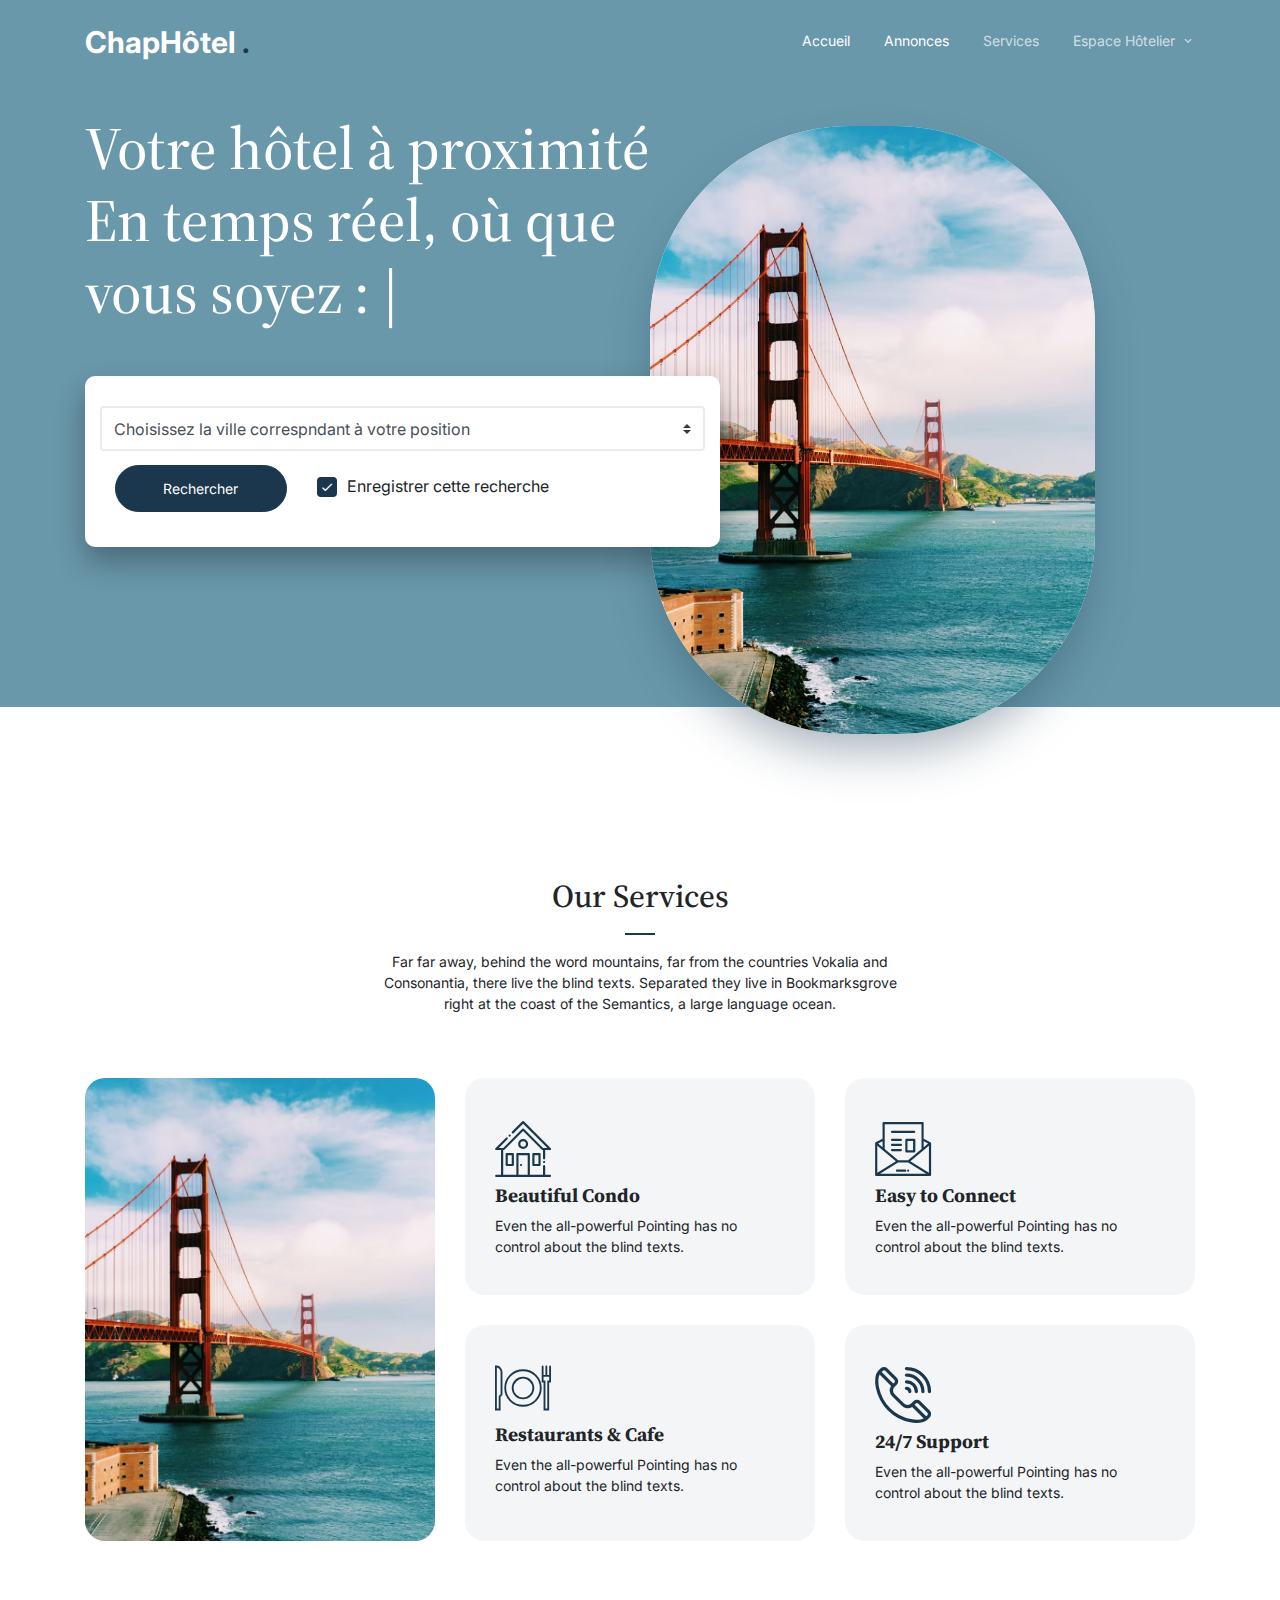
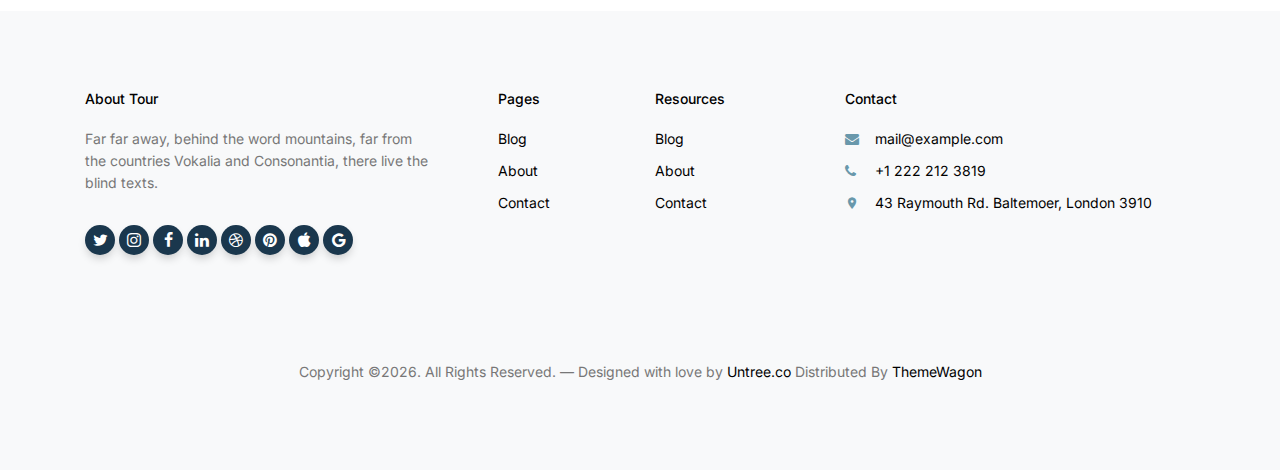
==== commit 2e5b362c: "Barre de recherche modifié" ====
--- a/index.html
+++ b/index.html
@@ -83,30 +83,28 @@
 							<div class="col-12">
 								<form class="form">
 									<div class="row mb-2">
-										<div class="col-sm-12 col-md-6 mb-3 mb-lg-0 col-lg-4">
+										
 											<select name="" id="" class="form-control custom-select">
-												<option value="">Destination</option>
-												<option value="">Peru</option>
-												<option value="">Japan</option>
-												<option value="">Thailand</option>
-												<option value="">Brazil</option>
-												<option value="">United States</option>
-												<option value="">Israel</option>
-												<option value="">China</option>
-												<option value="">Russia</option>
+												<option value="">Choisissez la ville correspndant à votre position </option>
+												<option value="">Abidjan</option>
+												<option value="">Yamoussoukro</option>
+												<option value="">San-Pédro</option>
+												<option value="">Bouaké</option>
+												<option value="">Man</option>
+												<option value="">Gagnoa</option>
+												<option value="">Dimbokro</option>
+												<option value="">Korhogo</option>
+												<option value="">Odienné</option>
+												<option value="">Sassandra</option>
+												<option value="">Vavoua</option>
+												<option value="">FerKé</option>
 											</select>
-										</div>
-										<div class="col-sm-12 col-md-6 mb-3 mb-lg-0 col-lg-5">
-											<input type="text" class="form-control" name="daterange">
-										</div>
-										<div class="col-sm-12 col-md-6 mb-3 mb-lg-0 col-lg-3">
-											<input type="text" class="form-control" placeholder="# of People">
-										</div>
+										
 
 									</div>    
 									<div class="row align-items-center">
 										<div class="col-sm-12 col-md-6 mb-3 mb-lg-0 col-lg-4">
-											<input type="submit" class="btn btn-primary btn-block" value="Search">
+											<input type="submit" class="btn btn-primary btn-block" value="Rechercher">
 										</div>
 										<div class="col-lg-8">
 											<label class="control control--checkbox mt-3">
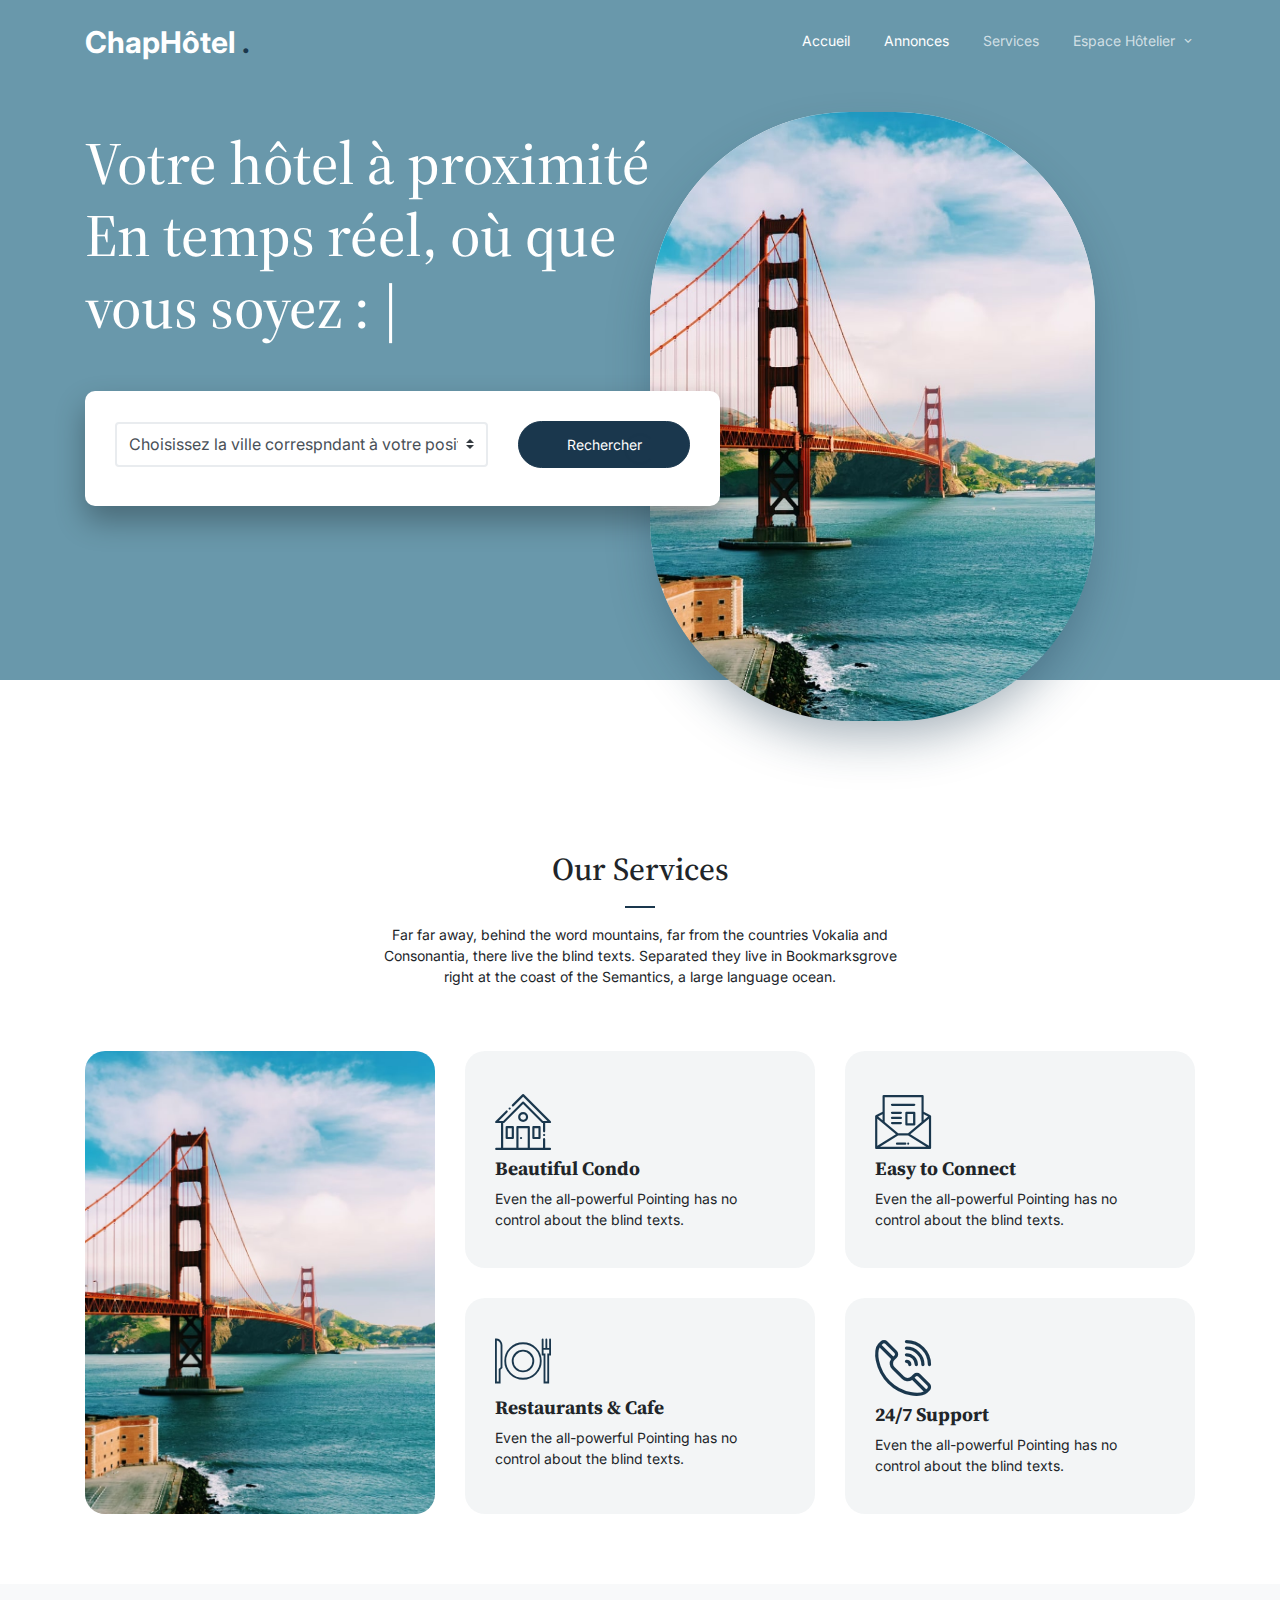
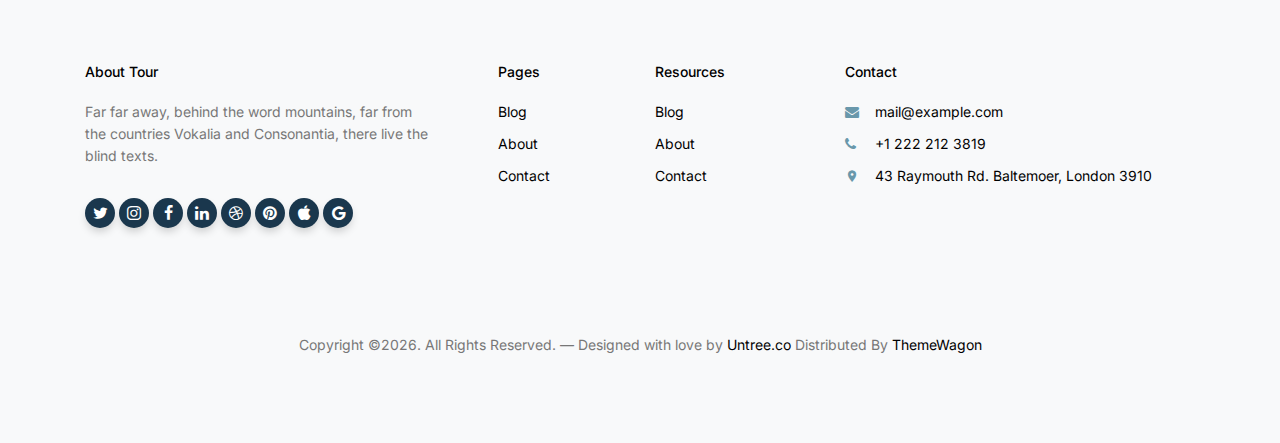
==== commit 5aa89ade: "Ajout de nouveau fichier" ====
--- a/index.html
+++ b/index.html
@@ -82,38 +82,16 @@
 						<div class="row">
 							<div class="col-12">
 								<form class="form">
-									<div class="row mb-2">
-										
+									<div class="row align-items-center mb-2">
+										<div class="col-sm-12 col-md-6 mb-3 mb-lg-0 col-lg-8">
 											<select name="" id="" class="form-control custom-select">
 												<option value="">Choisissez la ville correspndant à votre position </option>
-												<option value="">Abidjan</option>
-												<option value="">Yamoussoukro</option>
-												<option value="">San-Pédro</option>
-												<option value="">Bouaké</option>
-												<option value="">Man</option>
-												<option value="">Gagnoa</option>
-												<option value="">Dimbokro</option>
-												<option value="">Korhogo</option>
-												<option value="">Odienné</option>
-												<option value="">Sassandra</option>
-												<option value="">Vavoua</option>
-												<option value="">FerKé</option>
 											</select>
-										
-
-									</div>    
-									<div class="row align-items-center">
+										</div>
 										<div class="col-sm-12 col-md-6 mb-3 mb-lg-0 col-lg-4">
 											<input type="submit" class="btn btn-primary btn-block" value="Rechercher">
 										</div>
-										<div class="col-lg-8">
-											<label class="control control--checkbox mt-3">
-												<span class="caption">Enregistrer cette recherche</span>
-												<input type="checkbox" checked="checked" />
-												<div class="control__indicator"></div>
-											</label>
-										</div>
-									</div>
+									</div>    
 								</form>
 							</div>
 						</div>
@@ -290,7 +268,7 @@
 			})
 
 			var typed = new Typed('.typed-words', {
-				strings: ["San Francisco."," Paris."," New Zealand.", " Maui.", " London."],
+				strings: ["Abidjan."," Daloa."," Bouaké.", " Gagnoa.", " Divo."],
 				typeSpeed: 80,
 				backSpeed: 80,
 				backDelay: 4000,
@@ -309,6 +287,7 @@
 	</script>
 
 	<script src="js/custom.js"></script>
+	<script src="js/custom/main.js"></script>
 
 </body>
 
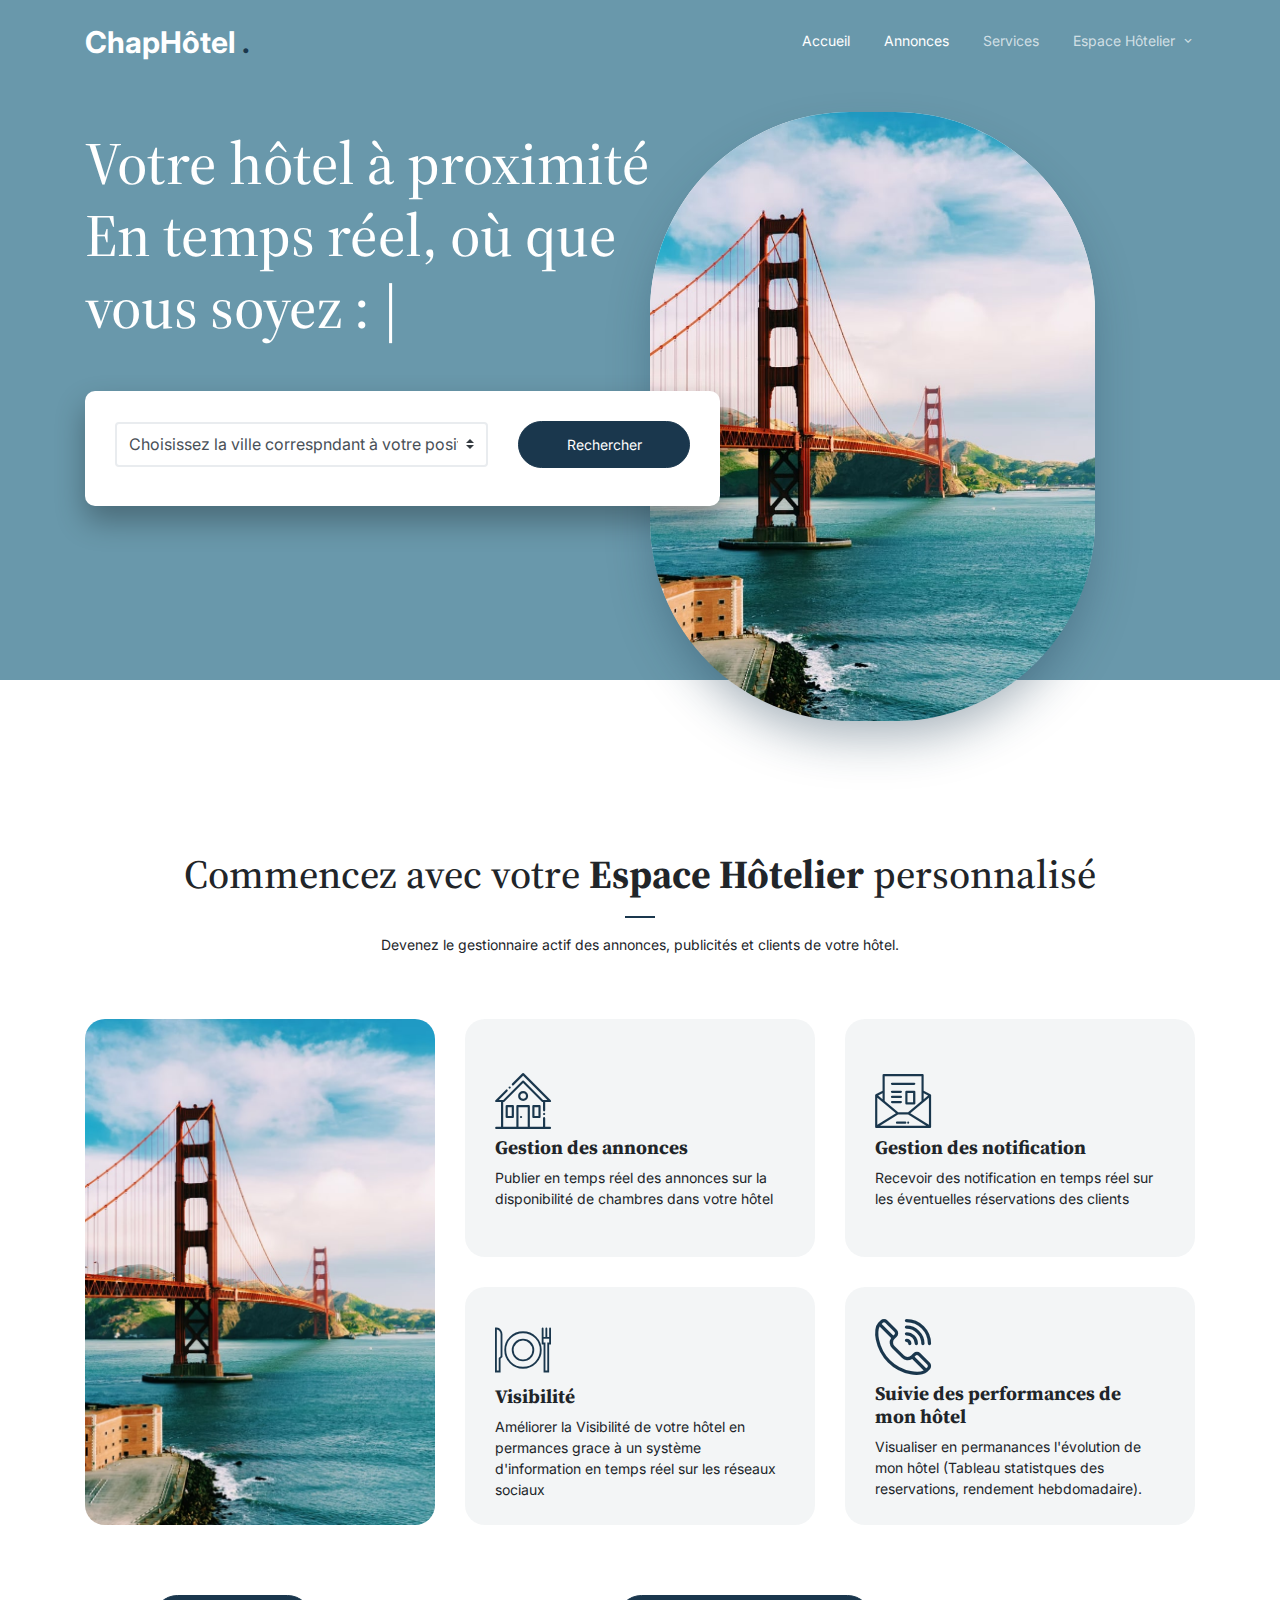
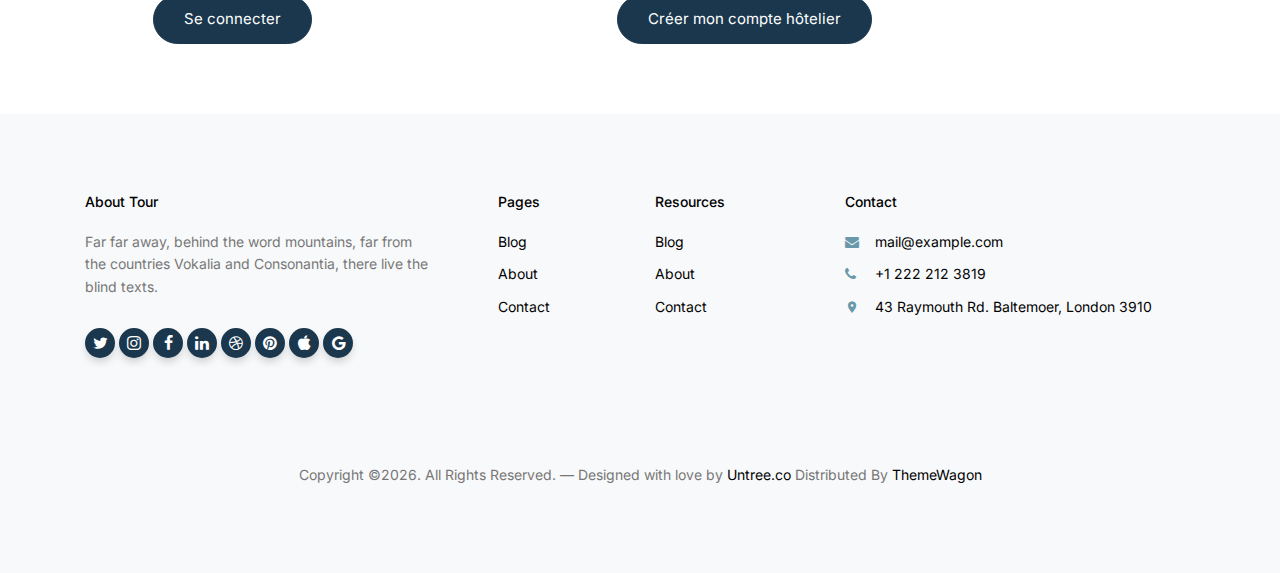
==== commit 300d8b91: "Auto stash before merge of "main" and "origin/main"" ====
--- a/index.html
+++ b/index.html
@@ -114,10 +114,8 @@
 	<div class="untree_co-section">
 		<div class="container">
 			<div class="row mb-5 justify-content-center">
-				<div class="col-lg-6 text-center">
-					<h2 class="section-title text-center mb-3">Our Services</h2>
-					<p>Far far away, behind the word mountains, far from the countries Vokalia and Consonantia, there live the blind texts. Separated they live in Bookmarksgrove right at the coast of the Semantics, a large language ocean.</p>
-				</div>
+					<h1 class="section-title text-center mb-3">Commencez avec votre <strong>Espace Hôtelier</strong> personnalisé</h1>
+					<p>Devenez le gestionnaire actif des annonces, publicités et clients  de votre hôtel.</p>
 			</div>
 			<div class="row align-items-stretch">
 				<div class="col-lg-4 order-lg-1">
@@ -129,16 +127,16 @@
 					<div class="feature-1 d-md-flex">
 						<div class="align-self-center">
 							<span class="flaticon-house display-4 text-primary"></span>
-							<h3>Beautiful Condo</h3>
-							<p class="mb-0">Even the all-powerful Pointing has no control about the blind texts.</p>
+							<h3>Gestion des annonces</h3>
+							<p class="mb-0">Publier en temps réel des annonces sur la disponibilité de chambres dans votre hôtel </p>
 						</div>
 					</div>
 
 					<div class="feature-1 ">
 						<div class="align-self-center">
 							<span class="flaticon-restaurant display-4 text-primary"></span>
-							<h3>Restaurants & Cafe</h3>
-							<p class="mb-0">Even the all-powerful Pointing has no control about the blind texts.</p>
+							<h3>Visibilité </h3>
+							<p class="mb-0">Améliorer la Visibilité de votre hôtel en permances grace à un système d'information en temps réel sur les réseaux sociaux</p>
 						</div>
 					</div>
 
@@ -149,23 +147,26 @@
 					<div class="feature-1 d-md-flex">
 						<div class="align-self-center">
 							<span class="flaticon-mail display-4 text-primary"></span>
-							<h3>Easy to Connect</h3>
-							<p class="mb-0">Even the all-powerful Pointing has no control about the blind texts.</p>
+							<h3>Gestion des notification </h3>
+							<p class="mb-0">Recevoir des notification en temps réel sur les éventuelles réservations des clients </p>
 						</div>
 					</div>
 
 					<div class="feature-1 d-md-flex">
 						<div class="align-self-center">
 							<span class="flaticon-phone-call display-4 text-primary"></span>
-							<h3>24/7 Support</h3>
-							<p class="mb-0">Even the all-powerful Pointing has no control about the blind texts.</p>
-						</div>
-					</div>
-
-				</div>
-
-			</div>
-		</div>
+							<h3>Suivie des performances de mon hôtel</h3>
+							<p class="mb-0">Visualiser en permanances l'évolution de mon hôtel (Tableau statistques des reservations, rendement hebdomadaire). </p>
+						</div>
+					</div>
+				</div>
+
+			</div>
+		</div>
+	</div>
+
+	<div class="choix1">
+		<a href="connexion.html" class="btn btn-primary">Se connecter</a><a href="inscription.html" class="btn btn-primary">Créer mon compte hôtelier</a>
 	</div>
 
 	<div class="site-footer">
--- a/css/style.css
+++ b/css/style.css
@@ -28,6 +28,28 @@
 .text-black {
   color: #000000 !important; }
 
+  .choix{
+    display: flex;
+    flex-direction: row;
+    justify-content: space-around;
+    align-content: space-around;
+    margin-bottom: 10px;
+  }
+.choix a{
+  font-size: 15px;
+}
+
+.choix1{
+  margin-bottom: 70px;
+  width: 80%;
+  display: flex;
+  flex-direction: row;
+  justify-content: space-around;
+  align-items: center;
+}
+.choix1 a{
+font-size: 15px;
+}
 a {
   color: #1A374D;
   -webkit-transition: .3s all ease;
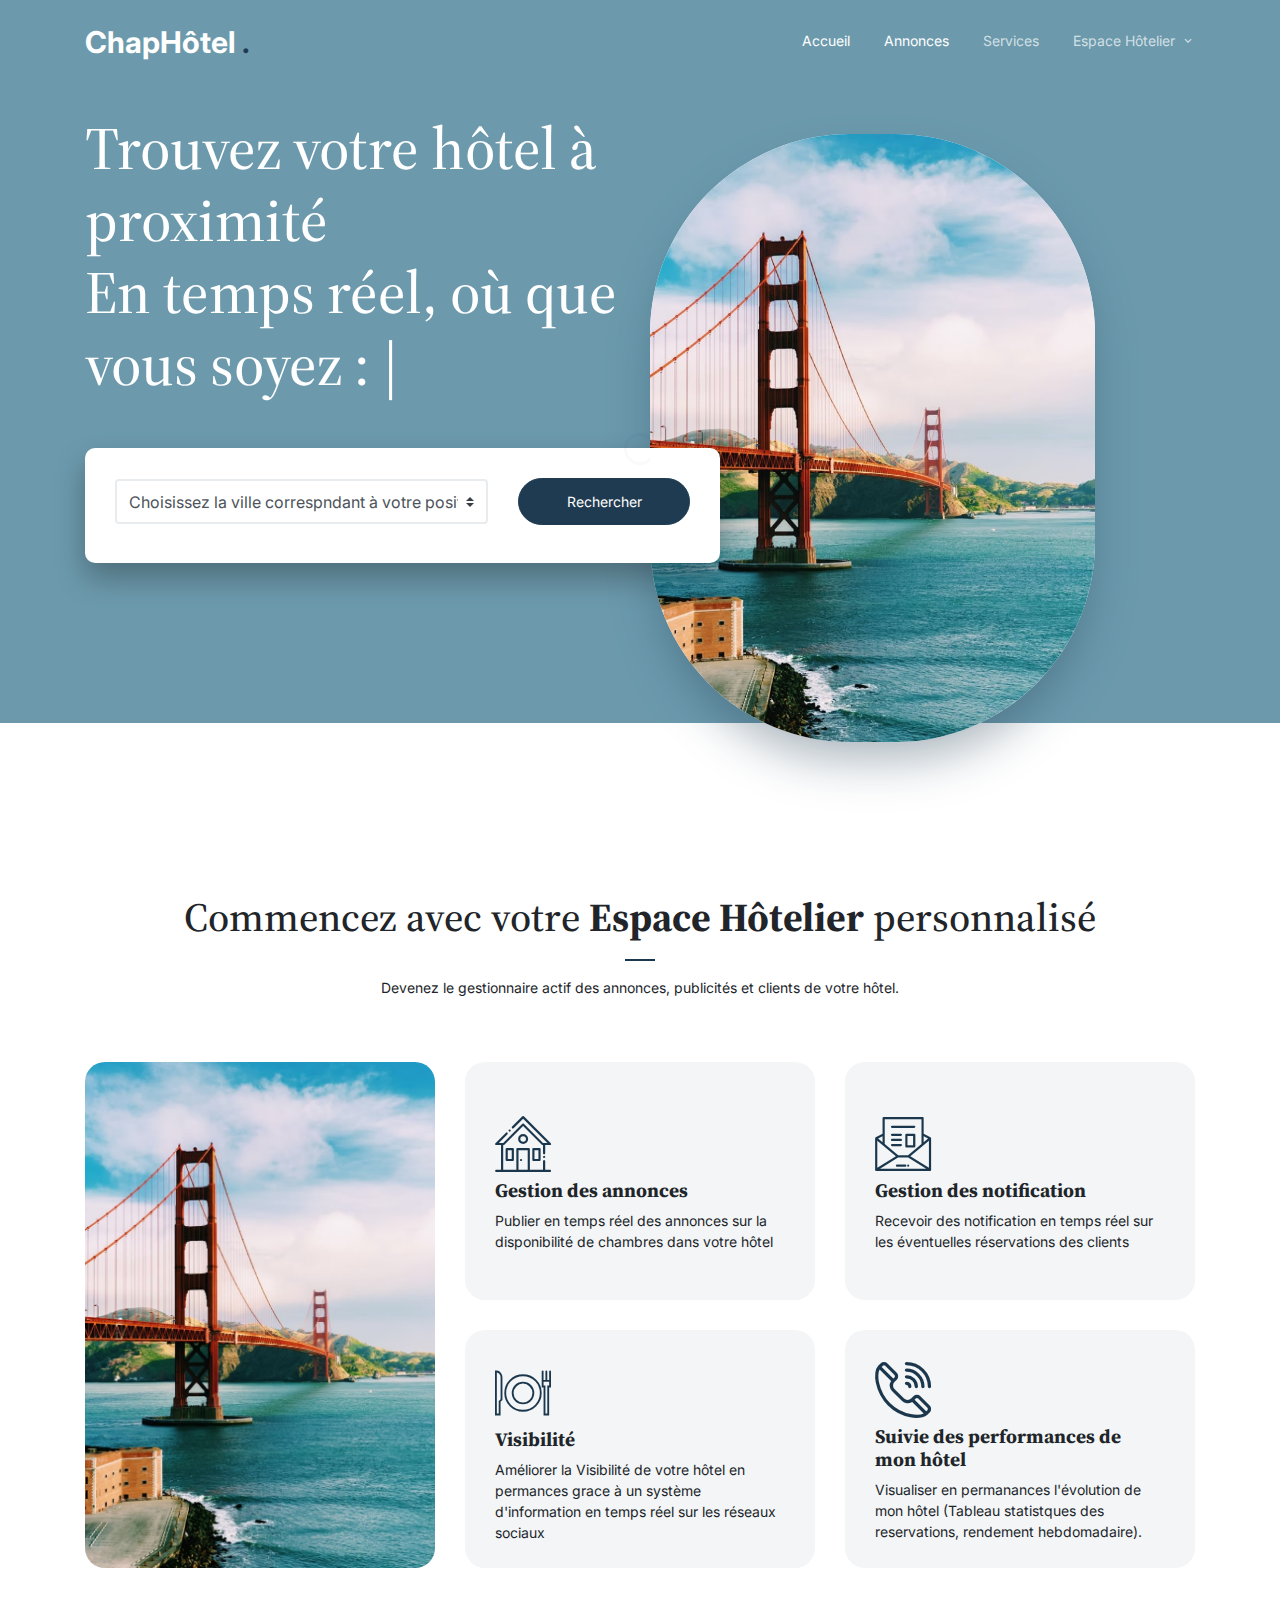
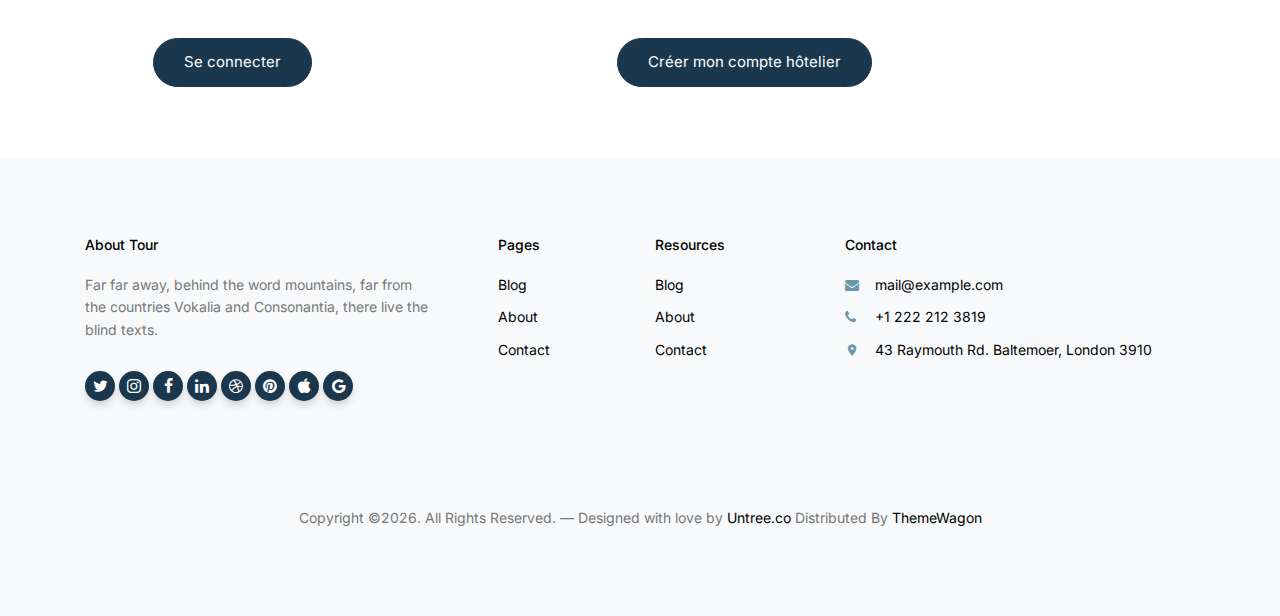
==== commit 404a88e8: "formulaire" ====
--- a/index.html
+++ b/index.html
@@ -5,7 +5,7 @@
 * License: https://creativecommons.org/licenses/by/3.0/
 */ -->
 <!doctype html>
-<html lang="en">
+<html lang="fr">
 <head>
 	<meta charset="utf-8">
 	<meta name="viewport" content="width=device-width, initial-scale=1, shrink-to-fit=no">
@@ -78,7 +78,7 @@
 			<div class="row align-items-center">
 				<div class="col-lg-7">
 					<div class="intro-wrap">
-						<h1 class="mb-5"><span class="d-block">Votre hôtel à proximité </span> En temps réel, où que vous soyez : <span class="typed-words"></span></h1>
+						<h1 class="mb-5"><span class="d-block">Trouvez votre hôtel à proximité </span> En temps réel, où que vous soyez : <span class="typed-words"></span></h1>
 						<div class="row">
 							<div class="col-12">
 								<form class="form">
@@ -269,7 +269,7 @@
 			})
 
 			var typed = new Typed('.typed-words', {
-				strings: ["Abidjan."," Daloa."," Bouaké.", " Gagnoa.", " Divo."],
+				strings: ["Abidjan."," Yamoussoukro."," Bouaké.", "San-Pedro.", " Korhogo."],
 				typeSpeed: 80,
 				backSpeed: 80,
 				backDelay: 4000,
